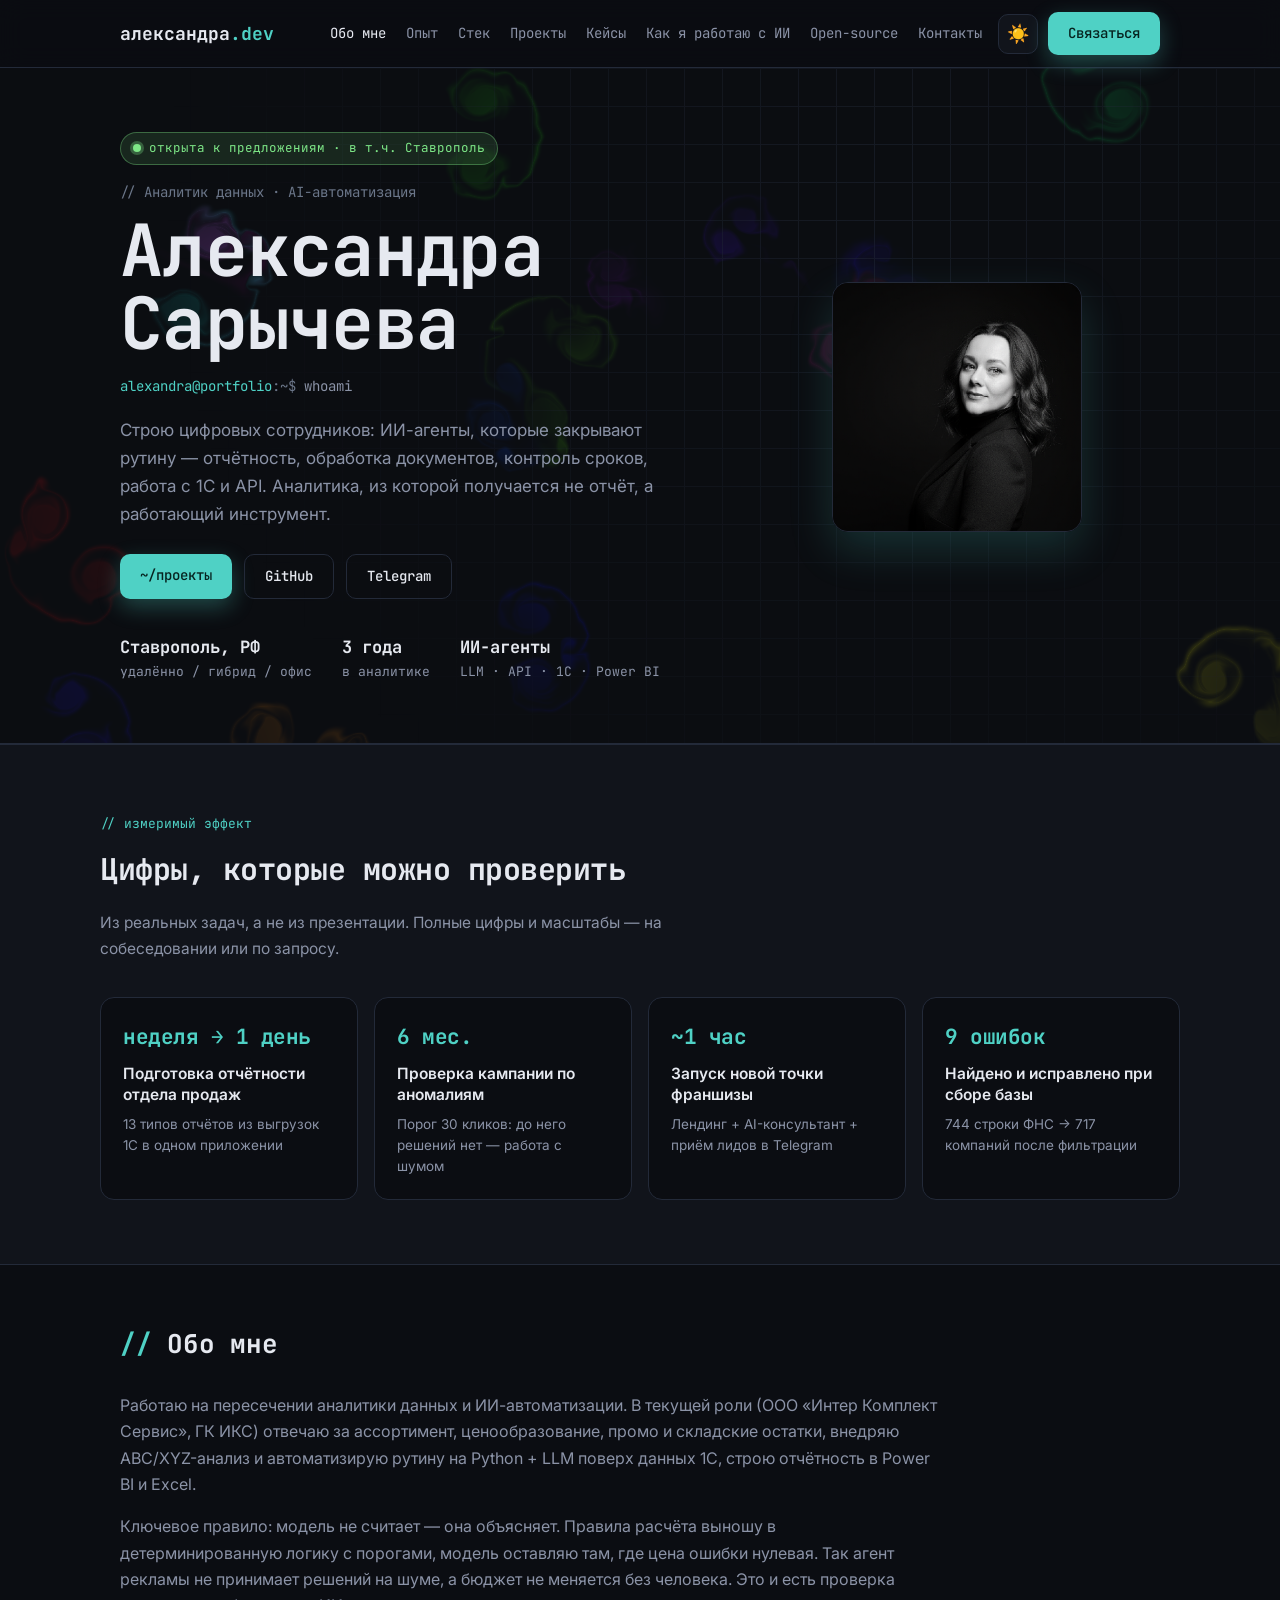
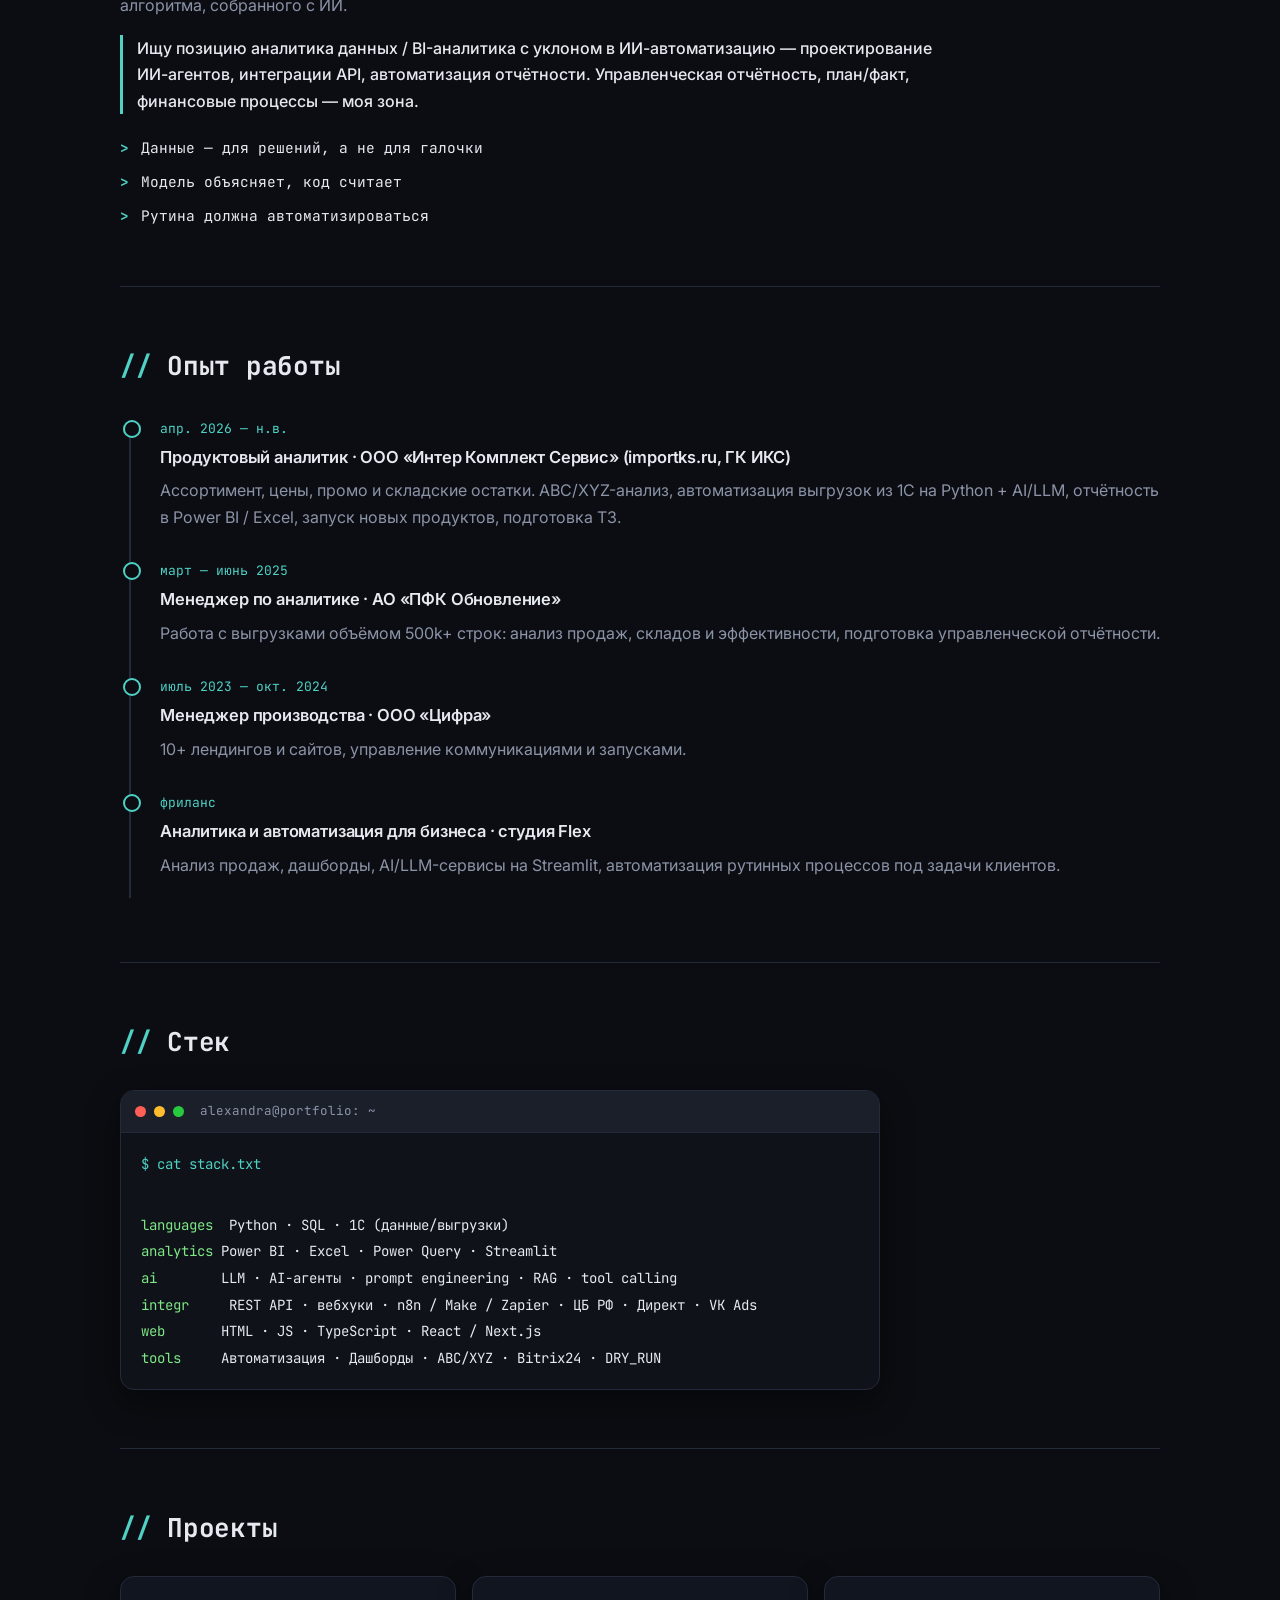
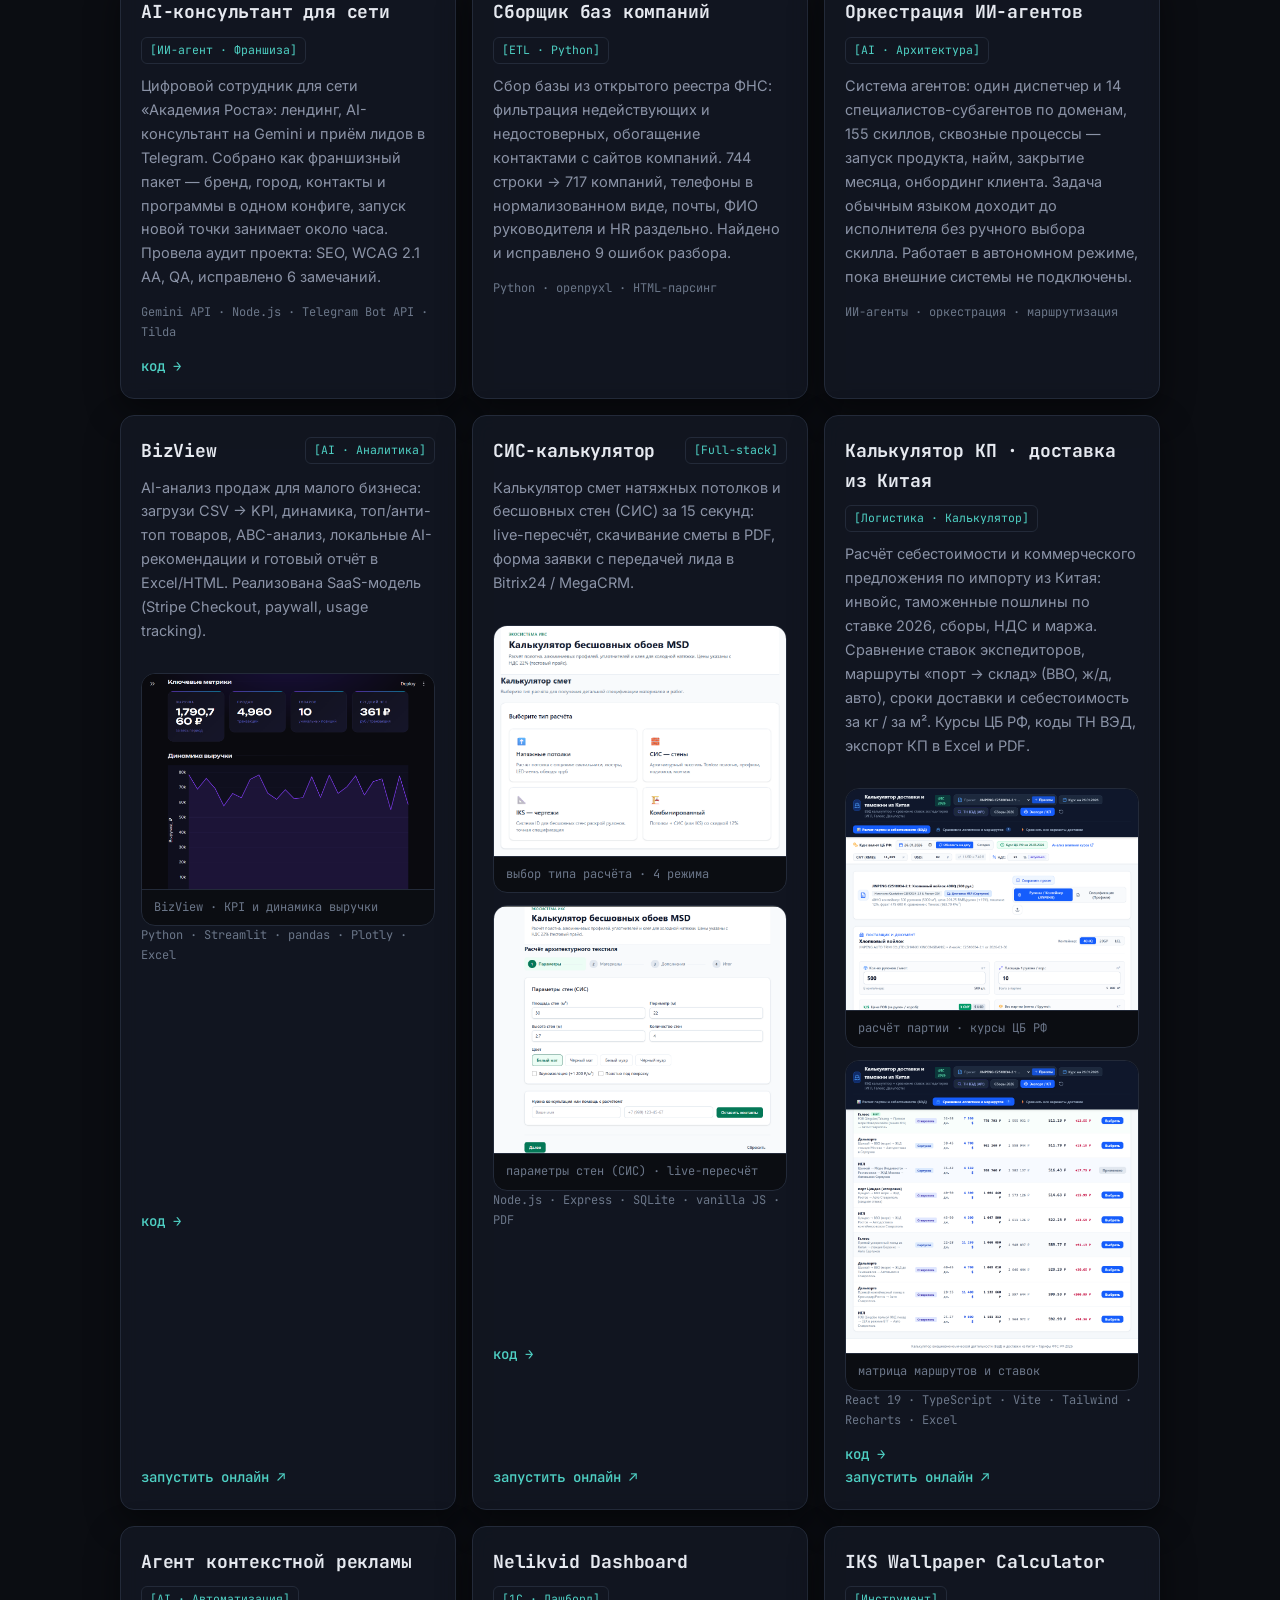
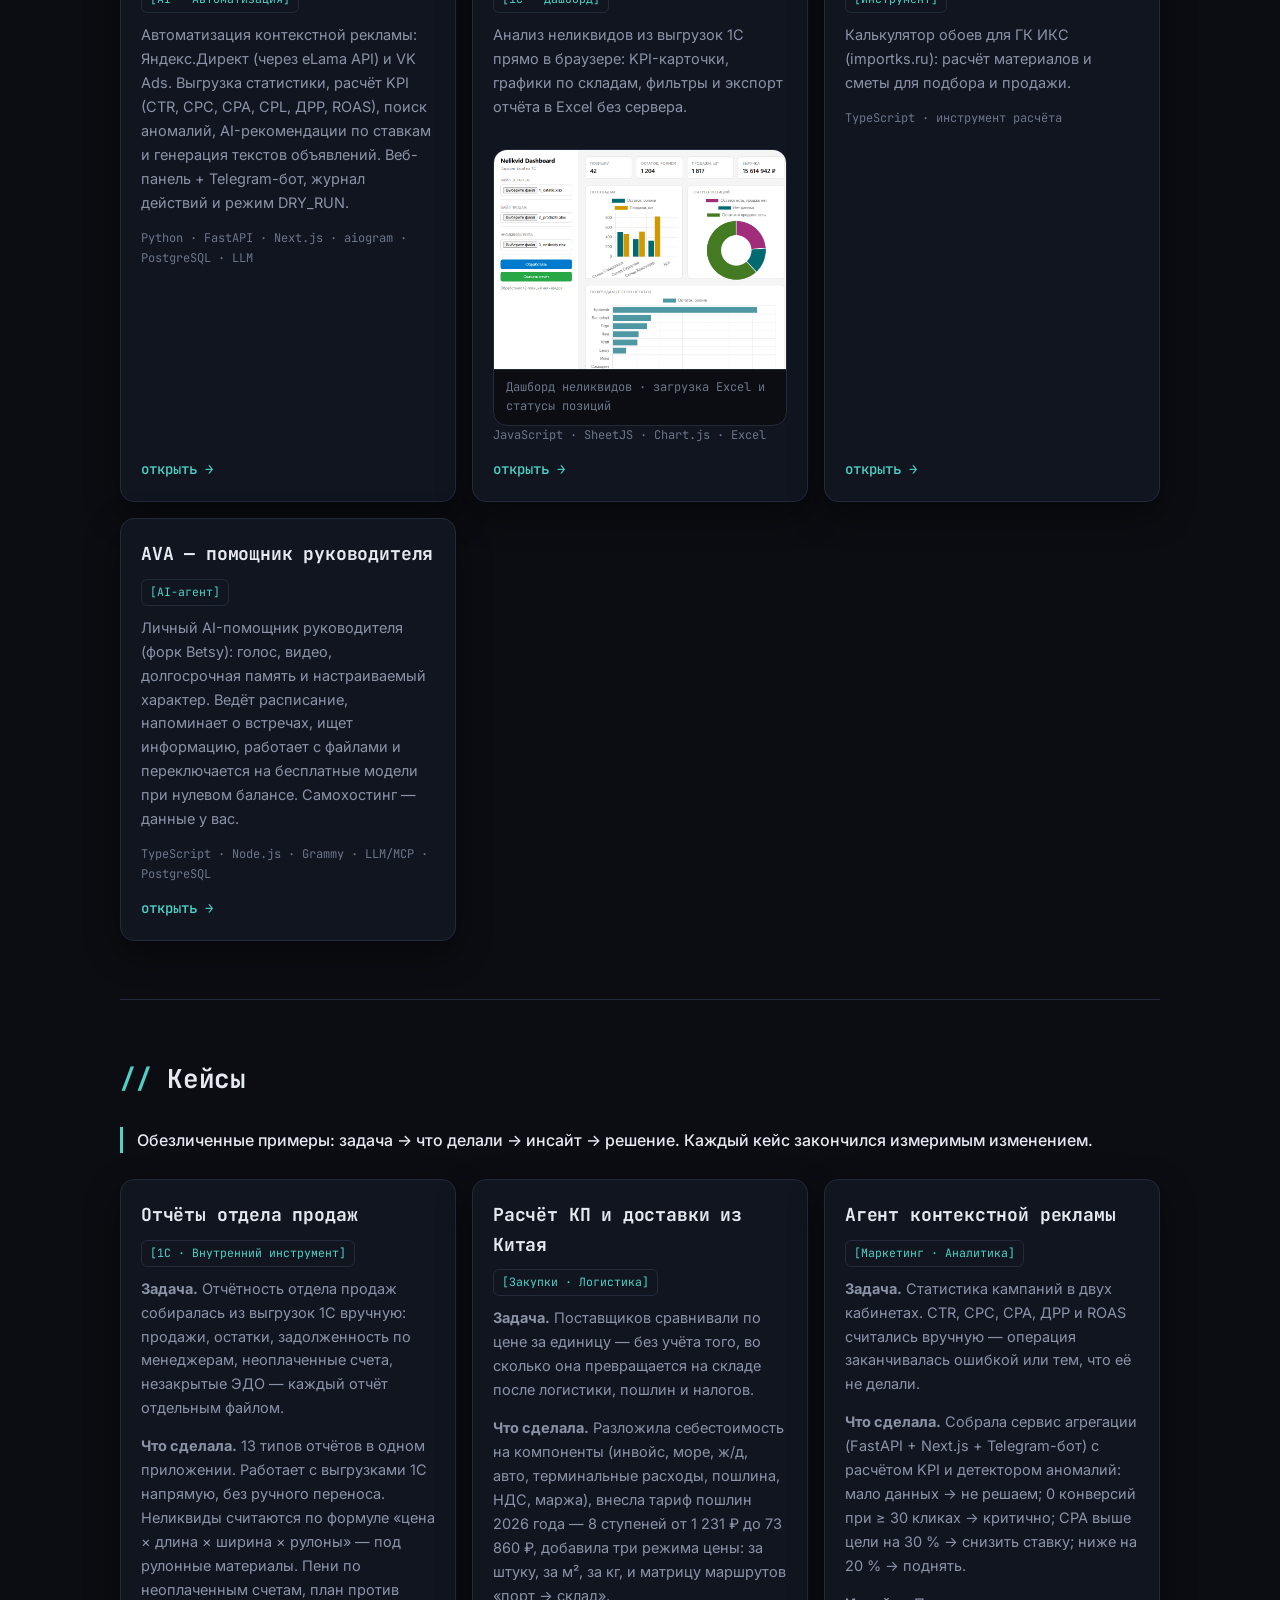
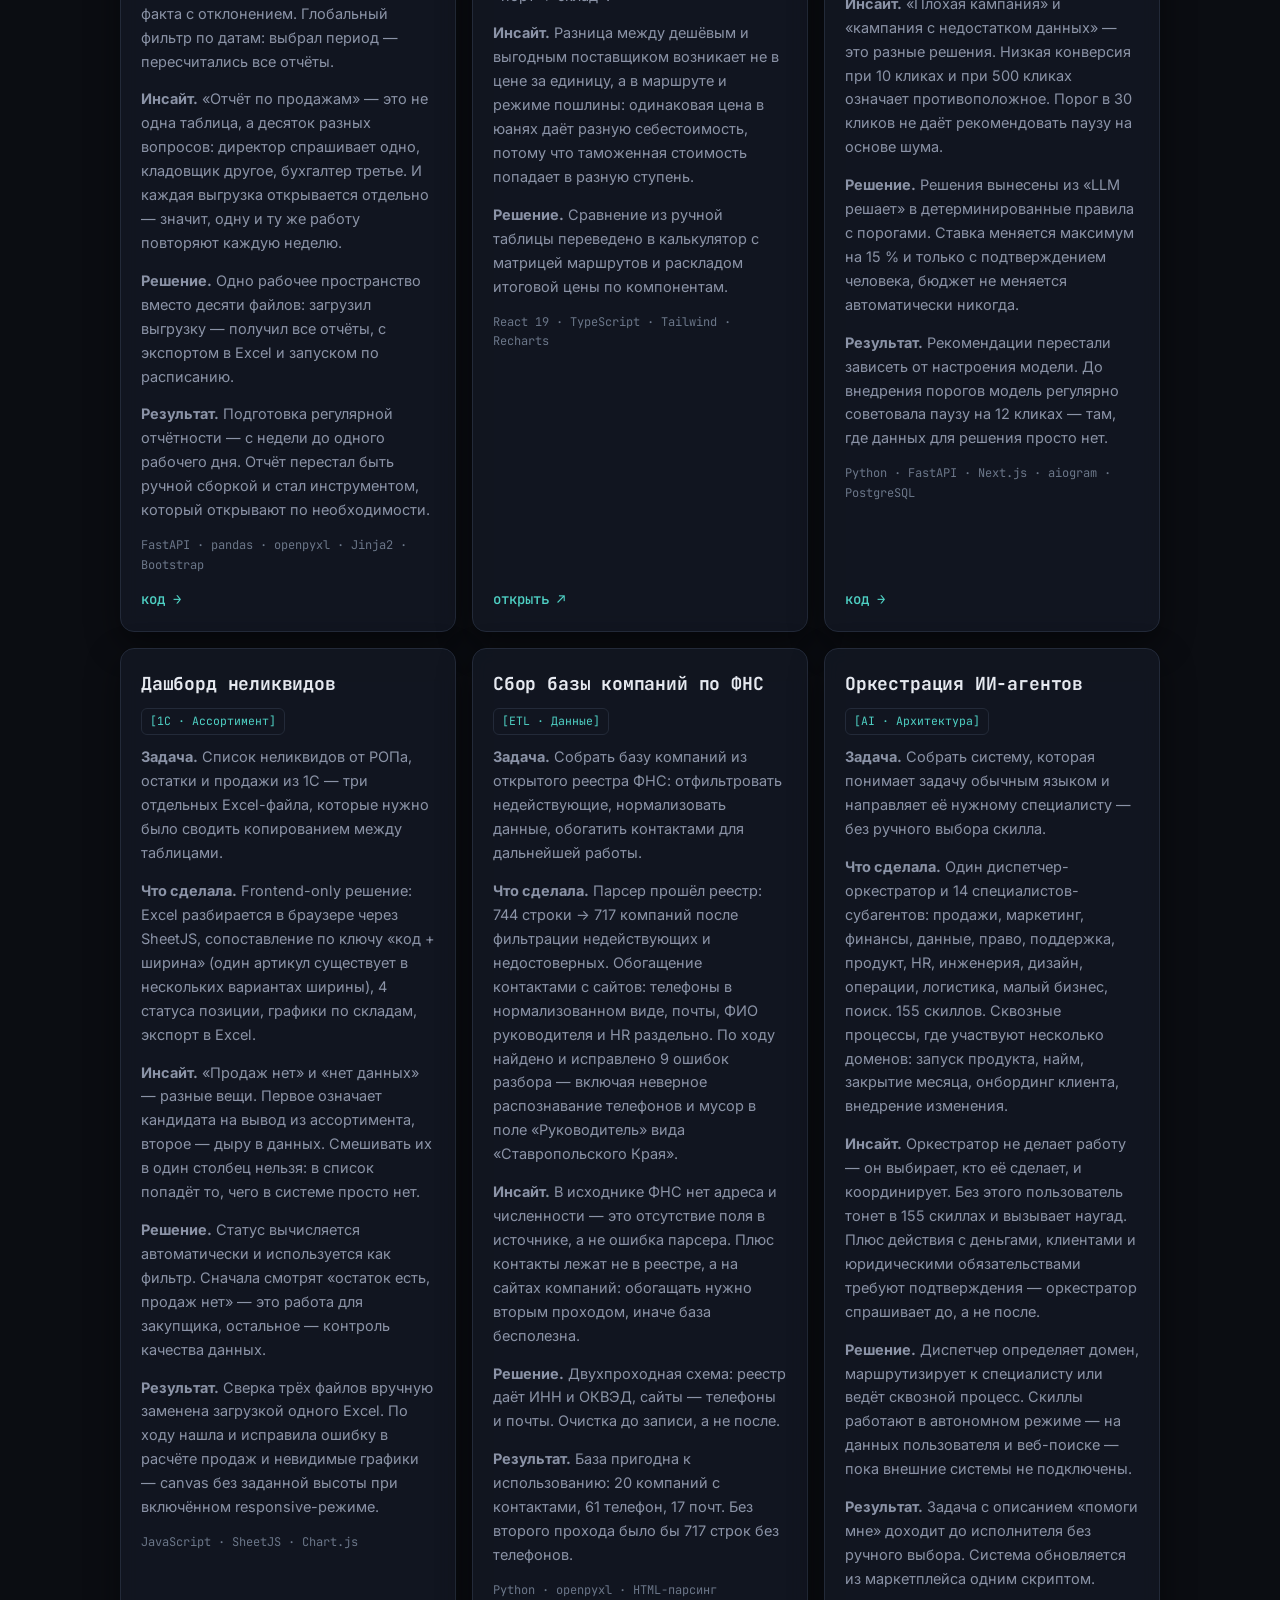
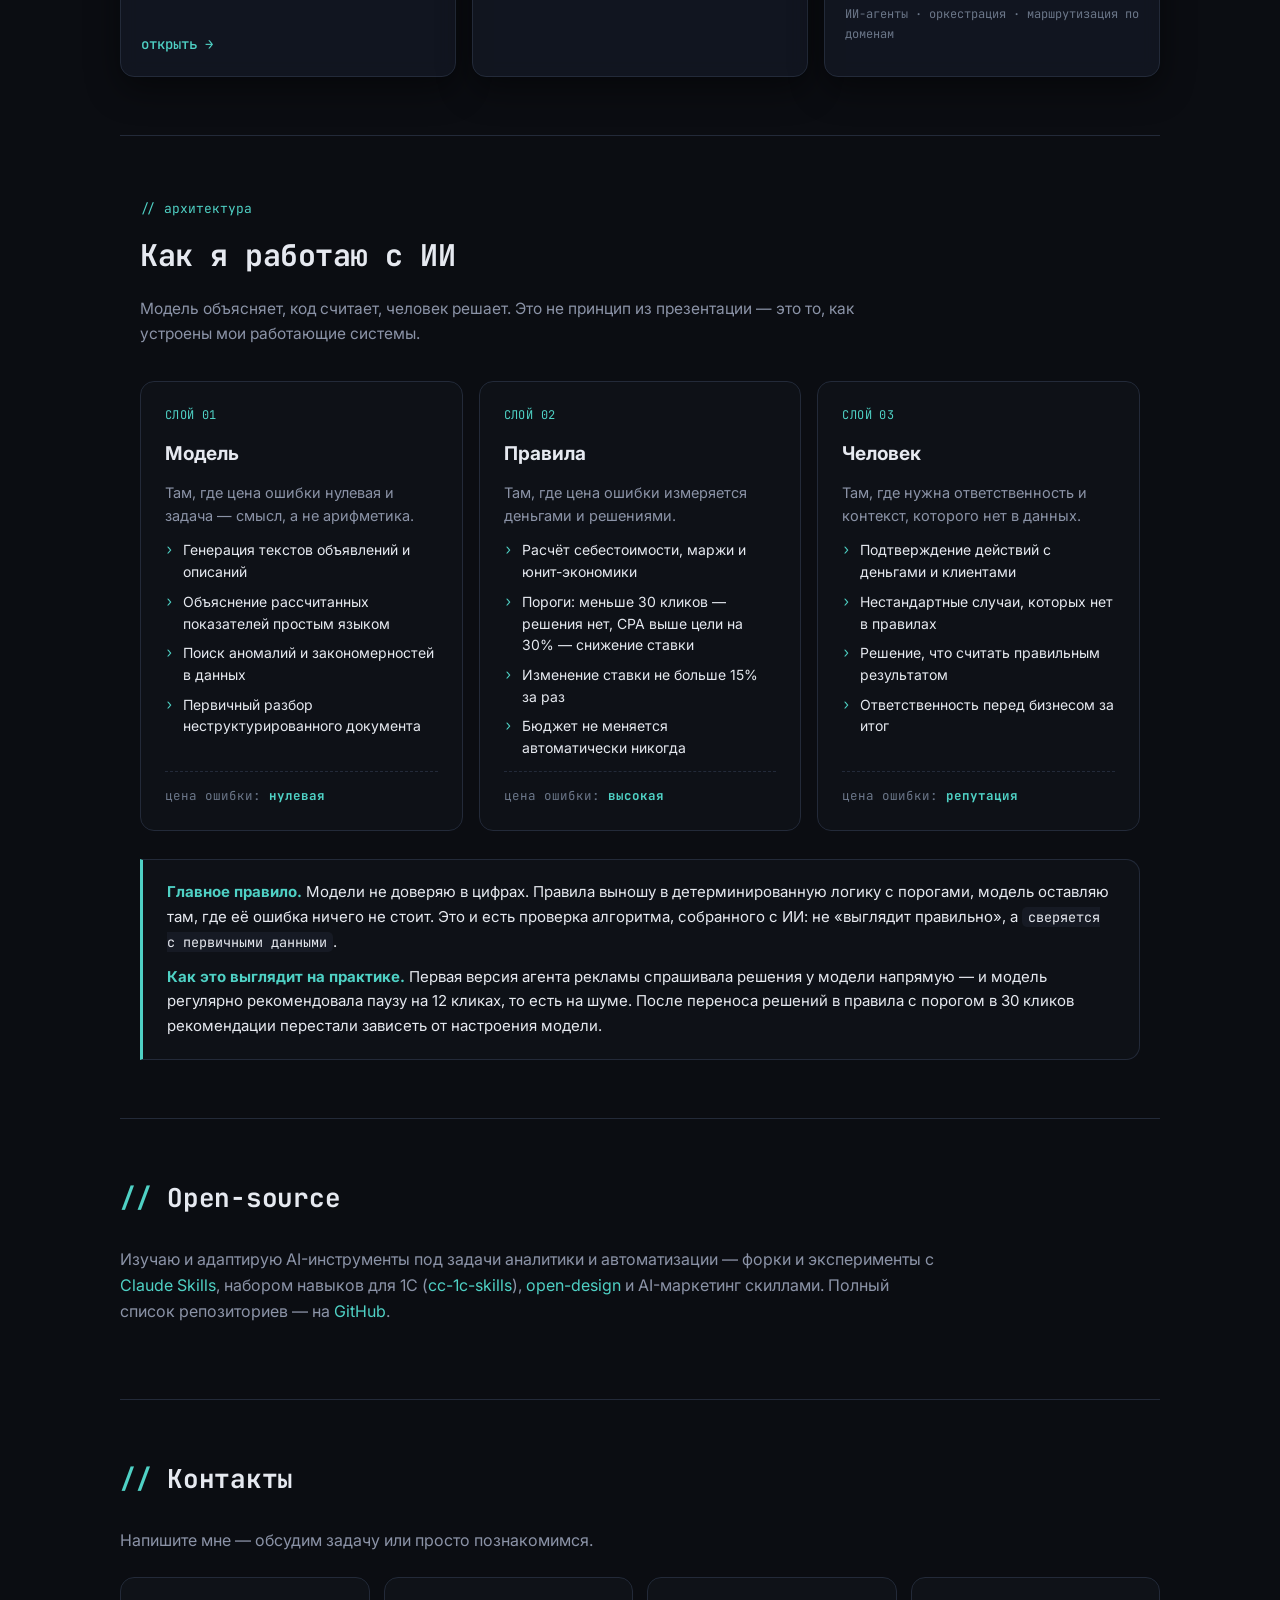
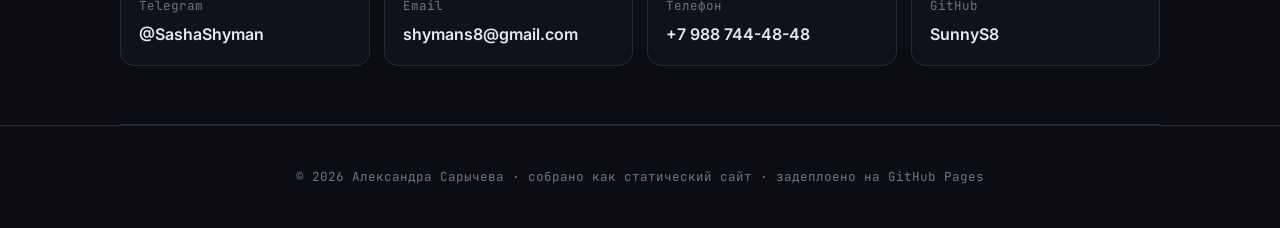
==== index.html @ 2a444028 "Add SIS calculator screenshots, stack calc shots full width" ====
<!DOCTYPE html>
<html lang="ru" data-theme="dark">
<head>
  <meta charset="UTF-8" />
  <meta name="viewport" content="width=device-width, initial-scale=1.0" />
  <title>Александра Сарычева — Аналитик данных · AI-автоматизация</title>
  <meta name="description" content="Аналитик данных и ИИ-автоматизация. Строю цифровых сотрудников: ИИ-агенты, автоматизация отчётности, интеграции API. Кейсы с измеримым эффектом: отчётность с недели до одного рабочего дня, 13 типов отчётов из 1С, калькуляторы, дашборды, AI-агент контекстной рекламы." />
  <link rel="preconnect" href="https://fonts.googleapis.com" />
  <link rel="preconnect" href="https://fonts.gstatic.com" crossorigin />
  <link href="https://fonts.googleapis.com/css2?family=Inter:wght@400;500;600;700&family=JetBrains+Mono:wght@400;500;700&display=swap" rel="stylesheet" />
  <link rel="stylesheet" href="styles.css" />
</head>
<body>
  <canvas id="fluid" aria-hidden="true"></canvas>
  <header class="nav" id="top">
    <div class="nav__inner">
      <a href="#top" class="nav__logo">александра<span>.dev</span></a>
      <nav class="nav__links" id="navLinks">
        <a href="#about">Обо мне</a>
        <a href="#experience">Опыт</a>
        <a href="#stack">Стек</a>
        <a href="#projects">Проекты</a>
        <a href="#cases">Кейсы</a>
        <a href="#ai">Как я работаю с ИИ</a>
        <a href="#opensource">Open-source</a>
        <a href="#contact">Контакты</a>
      </nav>
      <div class="nav__actions">
        <button class="theme-toggle" id="themeToggle" aria-label="Переключить тему" title="Светлая / тёмная тема">
          <span class="theme-toggle__icon">◐</span>
        </button>
        <a href="#contact" class="btn btn--primary nav__cta">Связаться</a>
        <button class="nav__burger" id="navBurger" aria-label="Меню">≡</button>
      </div>
    </div>
  </header>

  <section class="hero">
    <div class="hero__grid"></div>
    <div class="hero__inner">
      <div class="hero__text">
        <span class="badge"><span class="badge__dot"></span> открыта к предложениям · в т.ч. Ставрополь</span>
        <p class="hero__comment">// Аналитик данных · AI-автоматизация</p>
        <h1 class="hero__title">Александра<br />Сарычева</h1>
        <p class="hero__terminal"><span class="term-user">alexandra@portfolio</span><span class="term-sep">:~$</span> whoami</p>
        <p class="hero__sub">
          Строю цифровых сотрудников: ИИ-агенты, которые закрывают рутину —
          отчётность, обработка документов, контроль сроков, работа с 1С и API.
          Аналитика, из которой получается не отчёт, а работающий инструмент.
        </p>
        <div class="hero__actions">
          <a href="#projects" class="btn btn--primary">~/проекты</a>
          <a href="https://github.com/SunnyS8" target="_blank" rel="noopener" class="btn btn--ghost">GitHub</a>
          <a href="https://t.me/SashaShyman" target="_blank" rel="noopener" class="btn btn--ghost">Telegram</a>
        </div>
        <ul class="hero__facts">
          <li><strong>Ставрополь, РФ</strong><span>удалённо / гибрид / офис</span></li>
          <li><strong>3 года</strong><span>в аналитике</span></li>
          <li><strong>ИИ-агенты</strong><span>LLM · API · 1С · Power BI</span></li>
        </ul>
      </div>
      <div class="hero__media">
        <div class="photo">
          <div class="photo__fallback" aria-hidden="true">АС</div>
          <img class="photo__img" src="assets/photo.png" alt="Александра Сарычева"
               onerror="this.style.display='none'" />
        </div>
      </div>
    </div>
  </section>

  <section class="results">
    <div class="results__inner">
      <div class="results__head">
        <span class="results__label">// измеримый эффект</span>
        <h2 class="results__title">Цифры, которые можно проверить</h2>
        <p class="results__sub">Из реальных задач, а не из презентации. Полные цифры и масштабы — на собеседовании или по запросу.</p>
      </div>
      <div class="results__grid">
        <div class="result">
          <span class="result__num">неделя → 1 день</span>
          <span class="result__name">Подготовка отчётности отдела продаж</span>
          <span class="result__note">13 типов отчётов из выгрузок 1С в одном приложении</span>
        </div>
        <div class="result">
          <span class="result__num">6 мес.</span>
          <span class="result__name">Проверка кампании по аномалиям</span>
          <span class="result__note">Порог 30 кликов: до него решений нет — работа с шумом</span>
        </div>
        <div class="result">
          <span class="result__num">~1 час</span>
          <span class="result__name">Запуск новой точки франшизы</span>
          <span class="result__note">Лендинг + AI-консультант + приём лидов в Telegram</span>
        </div>
        <div class="result">
          <span class="result__num">9 ошибок</span>
          <span class="result__name">Найдено и исправлено при сборе базы</span>
          <span class="result__note">744 строки ФНС → 717 компаний после фильтрации</span>
        </div>
      </div>
    </div>
  </section>

  <main class="container">
    <section id="about" class="section">
      <h2 class="section__title">Обо мне</h2>
      <div class="about">
        <p>
          Работаю на пересечении аналитики данных и ИИ-автоматизации. В текущей роли
          (ООО «Интер Комплект Сервис», ГК ИКС) отвечаю за ассортимент, ценообразование,
          промо и складские остатки, внедряю ABC/XYZ-анализ и автоматизирую рутину
          на Python + LLM поверх данных 1С, строю отчётность в Power BI и Excel.
        </p>
        <p>
          Ключевое правило: модель не считает — она объясняет. Правила расчёта выношу
          в детерминированную логику с порогами, модель оставляю там, где цена ошибки
          нулевая. Так агент рекламы не принимает решений на шуме, а бюджет не меняется
          без человека. Это и есть проверка алгоритма, собранного с ИИ.
        </p>
        <p class="about__note">
          Ищу позицию аналитика данных / BI-аналитика с уклоном в ИИ-автоматизацию —
          проектирование ИИ-агентов, интеграции API, автоматизация отчётности.
          Управленческая отчётность, план/факт, финансовые процессы — моя зона.
        </p>
        <ul class="values">
          <li><span class="val-mark">&gt;</span> Данные — для решений, а не для галочки</li>
          <li><span class="val-mark">&gt;</span> Модель объясняет, код считает</li>
          <li><span class="val-mark">&gt;</span> Рутина должна автоматизироваться</li>
        </ul>
      </div>
    </section>

    <section id="experience" class="section">
      <h2 class="section__title">Опыт работы</h2>
      <ol class="timeline">
        <li class="timeline__item">
          <span class="timeline__date">апр. 2026 — н.в.</span>
          <h3>Продуктовый аналитик · ООО «Интер Комплект Сервис» (importks.ru, ГК ИКС)</h3>
          <p>Ассортимент, цены, промо и складские остатки. ABC/XYZ-анализ, автоматизация
            выгрузок из 1С на Python + AI/LLM, отчётность в Power BI / Excel, запуск
            новых продуктов, подготовка ТЗ.</p>
        </li>
        <li class="timeline__item">
          <span class="timeline__date">март — июнь 2025</span>
          <h3>Менеджер по аналитике · АО «ПФК Обновление»</h3>
          <p>Работа с выгрузками объёмом 500k+ строк: анализ продаж, складов и
            эффективности, подготовка управленческой отчётности.</p>
        </li>
        <li class="timeline__item">
          <span class="timeline__date">июль 2023 — окт. 2024</span>
          <h3>Менеджер производства · ООО «Цифра»</h3>
          <p>10+ лендингов и сайтов, управление коммуникациями и запусками.</p>
        </li>
        <li class="timeline__item">
          <span class="timeline__date">фриланс</span>
          <h3>Аналитика и автоматизация для бизнеса · студия Flex</h3>
          <p>Анализ продаж, дашборды, AI/LLM-сервисы на Streamlit, автоматизация
            рутинных процессов под задачи клиентов.</p>
        </li>
      </ol>
    </section>

    <section id="stack" class="section">
      <h2 class="section__title">Стек</h2>
      <div class="terminal">
        <div class="terminal__bar">
          <span class="tdot r"></span><span class="tdot y"></span><span class="tdot g"></span>
          <span class="terminal__title">alexandra@portfolio: ~</span>
        </div>
        <pre class="terminal__body"><span class="term-cmd">$ cat stack.txt</span>
<span class="k">languages</span>  Python · SQL · 1C (данные/выгрузки)
<span class="k">analytics</span> Power BI · Excel · Power Query · Streamlit
<span class="k">ai</span>        LLM · AI-агенты · prompt engineering · RAG · tool calling
<span class="k">integr</span>     REST API · вебхуки · n8n / Make / Zapier · ЦБ РФ · Директ · VK Ads
<span class="k">web</span>       HTML · JS · TypeScript · React / Next.js
<span class="k">tools</span>     Автоматизация · Дашборды · ABC/XYZ · Bitrix24 · DRY_RUN</pre>
      </div>
    </section>

    <section id="projects" class="section">
      <h2 class="section__title">Проекты</h2>
      <div class="grid">
        <article class="card">
          <div class="card__head"><h3>AI-консультант для сети</h3><span class="card__tag">[ИИ-агент · Франшиза]</span></div>
          <p>Цифровой сотрудник для сети «Академия Роста»: лендинг, AI-консультант на Gemini и приём лидов в Telegram. Собрано как франшизный пакет — бренд, город, контакты и программы в одном конфиге, запуск новой точки занимает около часа. Провела аудит проекта: SEO, WCAG 2.1 AA, QA, исправлено 6 замечаний.</p>
          <div class="card__tech">Gemini API · Node.js · Telegram Bot API · Tilda</div>
          <a class="card__link" href="https://github.com/SunnyS8/akademiya-rosta" target="_blank" rel="noopener">код →</a>
        </article>

        <article class="card">
          <div class="card__head"><h3>Сборщик баз компаний</h3><span class="card__tag">[ETL · Python]</span></div>
          <p>Сбор базы из открытого реестра ФНС: фильтрация недействующих и недостоверных, обогащение контактами с сайтов компаний. 744 строки → 717 компаний, телефоны в нормализованном виде, почты, ФИО руководителя и HR раздельно. Найдено и исправлено 9 ошибок разбора.</p>
          <div class="card__tech">Python · openpyxl · HTML-парсинг</div>
        </article>

        <article class="card">
          <div class="card__head"><h3>Оркестрация ИИ-агентов</h3><span class="card__tag">[AI · Архитектура]</span></div>
          <p>Система агентов: один диспетчер и 14 специалистов-субагентов по доменам, 155 скиллов, сквозные процессы — запуск продукта, найм, закрытие месяца, онбординг клиента. Задача обычным языком доходит до исполнителя без ручного выбора скилла. Работает в автономном режиме, пока внешние системы не подключены.</p>
          <div class="card__tech">ИИ-агенты · оркестрация · маршрутизация</div>
        </article>

        <article class="card">
          <div class="card__head"><h3>BizView</h3><span class="card__tag">[AI · Аналитика]</span></div>
          <p>AI-анализ продаж для малого бизнеса: загрузи CSV → KPI, динамика, топ/анти-топ
            товаров, ABC-анализ, локальные AI-рекомендации и готовый отчёт в Excel/HTML.
            Реализована SaaS-модель (Stripe Checkout, paywall, usage tracking).</p>
          <figure class="card__shot">
            <img src="assets/shots/bizview-kpi.png" alt="BizView — ключевые метрики и динамика выручки" loading="lazy" />
            <figcaption>BizView · KPI и динамика выручки</figcaption>
          </figure>
          <div class="card__tech">Python · Streamlit · pandas · Plotly · Excel</div>
          <a class="card__link" href="https://github.com/SunnyS8/BizView" target="_blank" rel="noopener">код →</a>
          <a class="card__link" href="https://bizview-ekjr.onrender.com/" target="_blank" rel="noopener">запустить онлайн ↗</a>
        </article>

        <article class="card">
          <div class="card__head"><h3>СИС-калькулятор</h3><span class="card__tag">[Full-stack]</span></div>
          <p>Калькулятор смет натяжных потолков и бесшовных стен (СИС) за 15 секунд:
            live-пересчёт, скачивание сметы в PDF, форма заявки с передачей лида в
            Bitrix24 / MegaCRM.</p>
          <div class="card__shots">
            <figure class="card__shot">
              <img src="assets/shots/sis-types.png" alt="Калькулятор смет — выбор типа расчёта: потолки, СИС, IKS, комбинированный" loading="lazy" />
              <figcaption>выбор типа расчёта · 4 режима</figcaption>
            </figure>
            <figure class="card__shot">
              <img src="assets/shots/sis-calc.png" alt="Расчёт архитектурного текстиля СИС — параметры стен, цвет, опции" loading="lazy" />
              <figcaption>параметры стен (СИС) · live-пересчёт</figcaption>
            </figure>
          </div>
          <div class="card__tech">Node.js · Express · SQLite · vanilla JS · PDF</div>
          <a class="card__link" href="https://github.com/SunnyS8/potolok-party" target="_blank" rel="noopener">код →</a>
          <a class="card__link" href="https://potolok-party.vercel.app" target="_blank" rel="noopener">запустить онлайн ↗</a>
        </article>

        <article class="card">
          <div class="card__head"><h3>Калькулятор КП · доставка из Китая</h3><span class="card__tag">[Логистика · Калькулятор]</span></div>
          <p>Расчёт себестоимости и коммерческого предложения по импорту из Китая: инвойс,
            таможенные пошлины по ставке 2026, сборы, НДС и маржа. Сравнение ставок
            экспедиторов, маршруты «порт → склад» (ВВО, ж/д, авто), сроки доставки и
            себестоимость за кг / за м². Курсы ЦБ РФ, коды ТН ВЭД, экспорт КП в Excel и PDF.</p>
          <div class="card__shots">
            <figure class="card__shot">
              <img src="assets/shots/calc-main.png" alt="Калькулятор КП — курсы ЦБ РФ и расчёт партии" loading="lazy" />
              <figcaption>расчёт партии · курсы ЦБ РФ</figcaption>
            </figure>
            <figure class="card__shot">
              <img src="assets/shots/calc-matrix.png" alt="Калькулятор КП — матрица маршрутов и ставок" loading="lazy" />
              <figcaption>матрица маршрутов и ставок</figcaption>
            </figure>
          </div>
          <div class="card__tech">React 19 · TypeScript · Vite · Tailwind · Recharts · Excel</div>
          <a class="card__link" href="https://github.com/SunnyS8/Tonlos" target="_blank" rel="noopener">код →</a>
          <a class="card__link" href="https://chinacalc.ai.studio/" target="_blank" rel="noopener">запустить онлайн ↗</a>
        </article>

        <article class="card">
          <div class="card__head"><h3>Агент контекстной рекламы</h3><span class="card__tag">[AI · Автоматизация]</span></div>
          <p>Автоматизация контекстной рекламы: Яндекс.Директ (через eLama API) и VK Ads.
            Выгрузка статистики, расчёт KPI (CTR, CPC, CPA, CPL, ДРР, ROAS), поиск аномалий,
            AI-рекомендации по ставкам и генерация текстов объявлений. Веб-панель + Telegram-бот,
            журнал действий и режим DRY_RUN.</p>
          <div class="card__tech">Python · FastAPI · Next.js · aiogram · PostgreSQL · LLM</div>
          <a class="card__link" href="https://github.com/SunnyS8/ads-context-agent" target="_blank" rel="noopener">открыть →</a>
        </article>

        <article class="card">
          <div class="card__head"><h3>Nelikvid Dashboard</h3><span class="card__tag">[1С · Дашборд]</span></div>
          <p>Анализ неликвидов из выгрузок 1С прямо в браузере: KPI-карточки, графики
            по складам, фильтры и экспорт отчёта в Excel без сервера.</p>
          <figure class="card__shot">
            <img src="assets/shots/nelikvid.png" alt="Дашборд неликвидов — загрузка Excel, статусы позиций, графики по складам" loading="lazy" />
            <figcaption>Дашборд неликвидов · загрузка Excel и статусы позиций</figcaption>
          </figure>
          <div class="card__tech">JavaScript · SheetJS · Chart.js · Excel</div>
          <a class="card__link" href="https://github.com/SunnyS8/nelikvid-dashboard" target="_blank" rel="noopener">открыть →</a>
        </article>

        <article class="card">
          <div class="card__head"><h3>IKS Wallpaper Calculator</h3><span class="card__tag">[Инструмент]</span></div>
          <p>Калькулятор обоев для ГК ИКС (importks.ru): расчёт материалов и сметы
            для подбора и продажи.</p>
          <div class="card__tech">TypeScript · инструмент расчёта</div>
          <a class="card__link" href="https://github.com/SunnyS8/iks-wallpaper-calculator" target="_blank" rel="noopener">открыть →</a>
        </article>

        <article class="card">
            <div class="card__head"><h3>AVA — помощник руководителя</h3><span class="card__tag">[AI-агент]</span></div>
            <p>Личный AI-помощник руководителя (форк Betsy): голос, видео, долгосрочная память
              и настраиваемый характер. Ведёт расписание, напоминает о встречах, ищет информацию,
              работает с файлами и переключается на бесплатные модели при нулевом балансе. Самохостинг — данные у вас.</p>
            <div class="card__tech">TypeScript · Node.js · Grammy · LLM/MCP · PostgreSQL</div>
            <a class="card__link" href="https://github.com/SunnyS8/AVA" target="_blank" rel="noopener">открыть →</a>
          </article>
        </div>
    </section>

    <section id="cases" class="section">
      <h2 class="section__title">Кейсы</h2>
      <p class="about__note" style="margin-bottom: 26px;">
        Обезличенные примеры: задача → что делали → инсайт → решение.
        Каждый кейс закончился измеримым изменением.
      </p>
      <div class="grid">

        <article class="card">
          <div class="card__head"><h3>Отчёты отдела продаж</h3><span class="card__tag">[1С · Внутренний инструмент]</span></div>
          <p><strong>Задача.</strong> Отчётность отдела продаж собиралась из выгрузок 1С вручную:
            продажи, остатки, задолженность по менеджерам, неоплаченные счета, незакрытые ЭДО —
            каждый отчёт отдельным файлом.</p>
          <p><strong>Что сделала.</strong> 13 типов отчётов в одном приложении. Работает с выгрузками
            1С напрямую, без ручного переноса. Неликвиды считаются по формуле
            «цена × длина × ширина × рулоны» — под рулонные материалы. Пени по неоплаченным
            счетам, план против факта с отклонением. Глобальный фильтр по датам: выбрал период —
            пересчитались все отчёты.</p>
          <p><strong>Инсайт.</strong> «Отчёт по продажам» — это не одна таблица, а десяток разных
            вопросов: директор спрашивает одно, кладовщик другое, бухгалтер третье. И каждая
            выгрузка открывается отдельно — значит, одну и ту же работу повторяют каждую неделю.</p>
          <p><strong>Решение.</strong> Одно рабочее пространство вместо десяти файлов: загрузил
            выгрузку — получил все отчёты, с экспортом в Excel и запуском по расписанию.</p>
          <p><strong>Результат.</strong> Подготовка регулярной отчётности — с недели
            до одного рабочего дня. Отчёт перестал быть ручной сборкой и стал инструментом,
            который открывают по необходимости.</p>
          <div class="card__tech">FastAPI · pandas · openpyxl · Jinja2 · Bootstrap</div>
          <a class="card__link" href="https://github.com/SunnyS8/-kapitan-reports" target="_blank" rel="noopener">код →</a>
        </article>

        <article class="card">
          <div class="card__head"><h3>Расчёт КП и доставки из Китая</h3><span class="card__tag">[Закупки · Логистика]</span></div>
          <p><strong>Задача.</strong> Поставщиков сравнивали по цене за единицу — без учёта того,
            во сколько она превращается на складе после логистики, пошлин и налогов.</p>
          <p><strong>Что сделала.</strong> Разложила себестоимость на компоненты (инвойс, море, ж/д,
            авто, терминальные расходы, пошлина, НДС, маржа), внесла тариф пошлин 2026 года —
            8 ступеней от 1 231 ₽ до 73 860 ₽, добавила три режима цены: за штуку, за м², за кг,
            и матрицу маршрутов «порт → склад».</p>
          <p><strong>Инсайт.</strong> Разница между дешёвым и выгодным поставщиком возникает
            не в цене за единицу, а в маршруте и режиме пошлины: одинаковая цена в юанях даёт
            разную себестоимость, потому что таможенная стоимость попадает в разную ступень.</p>
          <p><strong>Решение.</strong> Сравнение из ручной таблицы переведено в калькулятор
            с матрицей маршрутов и раскладом итоговой цены по компонентам.</p>
          <div class="card__tech">React 19 · TypeScript · Tailwind · Recharts</div>
          <a class="card__link" href="https://chinacalc.ai.studio/" target="_blank" rel="noopener">открыть ↗</a>
        </article>

        <article class="card">
          <div class="card__head"><h3>Агент контекстной рекламы</h3><span class="card__tag">[Маркетинг · Аналитика]</span></div>
          <p><strong>Задача.</strong> Статистика кампаний в двух кабинетах. CTR, CPC, CPA, ДРР и ROAS
            считались вручную — операция заканчивалась ошибкой или тем, что её не делали.</p>
          <p><strong>Что сделала.</strong> Собрала сервис агрегации (FastAPI + Next.js + Telegram-бот)
            с расчётом KPI и детектором аномалий: мало данных → не решаем; 0 конверсий при ≥ 30 кликах
            → критично; CPA выше цели на 30 % → снизить ставку; ниже на 20 % → поднять.</p>
          <p><strong>Инсайт.</strong> «Плохая кампания» и «кампания с недостатком данных» —
            это разные решения. Низкая конверсия при 10 кликах и при 500 кликах означает
            противоположное. Порог в 30 кликов не даёт рекомендовать паузу на основе шума.</p>
          <p><strong>Решение.</strong> Решения вынесены из «LLM решает» в детерминированные правила
            с порогами. Ставка меняется максимум на 15 % и только с подтверждением человека,
            бюджет не меняется автоматически никогда.</p>
          <p><strong>Результат.</strong> Рекомендации перестали зависеть от настроения модели.
            До внедрения порогов модель регулярно советовала паузу на 12 кликах —
            там, где данных для решения просто нет.</p>
          <div class="card__tech">Python · FastAPI · Next.js · aiogram · PostgreSQL</div>
          <a class="card__link" href="https://github.com/SunnyS8/ads-context-agent" target="_blank" rel="noopener">код →</a>
        </article>

        <article class="card">
          <div class="card__head"><h3>Дашборд неликвидов</h3><span class="card__tag">[1С · Ассортимент]</span></div>
          <p><strong>Задача.</strong> Список неликвидов от РОПа, остатки и продажи из 1С —
            три отдельных Excel-файла, которые нужно было сводить копированием между таблицами.</p>
          <p><strong>Что сделала.</strong> Frontend-only решение: Excel разбирается в браузере через
            SheetJS, сопоставление по ключу «код + ширина» (один артикул существует в нескольких
            вариантах ширины), 4 статуса позиции, графики по складам, экспорт в Excel.</p>
          <p><strong>Инсайт.</strong> «Продаж нет» и «нет данных» — разные вещи. Первое означает
            кандидата на вывод из ассортимента, второе — дыру в данных. Смешивать их в один
            столбец нельзя: в список попадёт то, чего в системе просто нет.</p>
          <p><strong>Решение.</strong> Статус вычисляется автоматически и используется как фильтр.
            Сначала смотрят «остаток есть, продаж нет» — это работа для закупщика, остальное —
            контроль качества данных.</p>
          <p><strong>Результат.</strong> Сверка трёх файлов вручную заменена загрузкой одного Excel.
            По ходу нашла и исправила ошибку в расчёте продаж и невидимые графики —
            canvas без заданной высоты при включённом responsive-режиме.</p>
          <div class="card__tech">JavaScript · SheetJS · Chart.js</div>
          <a class="card__link" href="https://github.com/SunnyS8/nelikvid-dashboard" target="_blank" rel="noopener">открыть →</a>
        </article>

        <article class="card">
          <div class="card__head"><h3>Сбор базы компаний по ФНС</h3><span class="card__tag">[ETL · Данные]</span></div>
          <p><strong>Задача.</strong> Собрать базу компаний из открытого реестра ФНС: отфильтровать недействующие, нормализовать данные, обогатить контактами для дальнейшей работы.</p>
          <p><strong>Что сделала.</strong> Парсер прошёл реестр: 744 строки → 717 компаний после фильтрации недействующих и недостоверных. Обогащение контактами с сайтов: телефоны в нормализованном виде, почты, ФИО руководителя и HR раздельно. По ходу найдено и исправлено 9 ошибок разбора — включая неверное распознавание телефонов и мусор в поле «Руководитель» вида «Ставропольского Края».</p>
          <p><strong>Инсайт.</strong> В исходнике ФНС нет адреса и численности — это отсутствие поля в источнике, а не ошибка парсера. Плюс контакты лежат не в реестре, а на сайтах компаний: обогащать нужно вторым проходом, иначе база бесполезна.</p>
          <p><strong>Решение.</strong> Двухпроходная схема: реестр даёт ИНН и ОКВЭД, сайты — телефоны и почты. Очистка до записи, а не после.</p>
          <p><strong>Результат.</strong> База пригодна к использованию: 20 компаний с контактами, 61 телефон, 17 почт. Без второго прохода было бы 717 строк без телефонов.</p>
          <div class="card__tech">Python · openpyxl · HTML-парсинг</div>
        </article>

        <article class="card">
          <div class="card__head"><h3>Оркестрация ИИ-агентов</h3><span class="card__tag">[AI · Архитектура]</span></div>
          <p><strong>Задача.</strong> Собрать систему, которая понимает задачу обычным языком и направляет её нужному специалисту — без ручного выбора скилла.</p>
          <p><strong>Что сделала.</strong> Один диспетчер-оркестратор и 14 специалистов-субагентов: продажи, маркетинг, финансы, данные, право, поддержка, продукт, HR, инженерия, дизайн, операции, логистика, малый бизнес, поиск. 155 скиллов. Сквозные процессы, где участвуют несколько доменов: запуск продукта, найм, закрытие месяца, онбординг клиента, внедрение изменения.</p>
          <p><strong>Инсайт.</strong> Оркестратор не делает работу — он выбирает, кто её сделает, и координирует. Без этого пользователь тонет в 155 скиллах и вызывает наугад. Плюс действия с деньгами, клиентами и юридическими обязательствами требуют подтверждения — оркестратор спрашивает до, а не после.</p>
          <p><strong>Решение.</strong> Диспетчер определяет домен, маршрутизирует к специалисту или ведёт сквозной процесс. Скиллы работают в автономном режиме — на данных пользователя и веб-поиске — пока внешние системы не подключены.</p>
          <p><strong>Результат.</strong> Задача с описанием «помоги мне» доходит до исполнителя без ручного выбора. Система обновляется из маркетплейса одним скриптом.</p>
          <div class="card__tech">ИИ-агенты · оркестрация · маршрутизация по доменам</div>
        </article>

      </div>
    </section>

    <section id="ai" class="ai">
      <div class="container">
        <div class="ai__head">
          <span class="ai__label">// архитектура</span>
          <h2 class="ai__title">Как я работаю с ИИ</h2>
          <p class="ai__sub">Модель объясняет, код считает, человек решает. Это не принцип из презентации — это то, как устроены мои работающие системы.</p>
        </div>

        <div class="ai__layers">
          <div class="layer">
            <span class="layer__tag">слой 01</span>
            <span class="layer__name">Модель</span>
            <span class="layer__role">Там, где цена ошибки нулевая и задача — смысл, а не арифметика.</span>
            <ul class="layer__list">
              <li>Генерация текстов объявлений и описаний</li>
              <li>Объяснение рассчитанных показателей простым языком</li>
              <li>Поиск аномалий и закономерностей в данных</li>
              <li>Первичный разбор неструктурированного документа</li>
            </ul>
            <span class="layer__cost">цена ошибки: <b>нулевая</b></span>
          </div>

          <div class="layer">
            <span class="layer__tag">слой 02</span>
            <span class="layer__name">Правила</span>
            <span class="layer__role">Там, где цена ошибки измеряется деньгами и решениями.</span>
            <ul class="layer__list">
              <li>Расчёт себестоимости, маржи и юнит-экономики</li>
              <li>Пороги: меньше 30 кликов — решения нет, CPA выше цели на 30% — снижение ставки</li>
              <li>Изменение ставки не больше 15% за раз</li>
              <li>Бюджет не меняется автоматически никогда</li>
            </ul>
            <span class="layer__cost">цена ошибки: <b>высокая</b></span>
          </div>

          <div class="layer">
            <span class="layer__tag">слой 03</span>
            <span class="layer__name">Человек</span>
            <span class="layer__role">Там, где нужна ответственность и контекст, которого нет в данных.</span>
            <ul class="layer__list">
              <li>Подтверждение действий с деньгами и клиентами</li>
              <li>Нестандартные случаи, которых нет в правилах</li>
              <li>Решение, что считать правильным результатом</li>
              <li>Ответственность перед бизнесом за итог</li>
            </ul>
            <span class="layer__cost">цена ошибки: <b>репутация</b></span>
          </div>
        </div>

        <div class="ai__rule">
          <p><strong>Главное правило.</strong> Модели не доверяю в цифрах. Правила выношу в детерминированную логику с порогами, модель оставляю там, где её ошибка ничего не стоит. Это и есть проверка алгоритма, собранного с ИИ: не «выглядит правильно», а <code>сверяется с первичными данными</code>.</p>
          <p><strong>Как это выглядит на практике.</strong> Первая версия агента рекламы спрашивала решения у модели напрямую — и модель регулярно рекомендовала паузу на 12 кликах, то есть на шуме. После переноса решений в правила с порогом в 30 кликов рекомендации перестали зависеть от настроения модели.</p>
        </div>
      </div>
    </section>

    <section id="opensource" class="section">
      <h2 class="section__title">Open-source</h2>
      <p class="opensource__text">
        Изучаю и адаптирую AI-инструменты под задачи аналитики и автоматизации —
        форки и эксперименты с <a href="https://github.com/SunnyS8/claude-skills" target="_blank" rel="noopener">Claude Skills</a>,
        набором навыков для 1С (<a href="https://github.com/SunnyS8/cc-1c-skills" target="_blank" rel="noopener">cc-1c-skills</a>),
        <a href="https://github.com/SunnyS8/open-design" target="_blank" rel="noopener">open-design</a> и AI-маркетинг скиллами.
        Полный список репозиториев — на
        <a href="https://github.com/SunnyS8?tab=repositories" target="_blank" rel="noopener">GitHub</a>.
      </p>
    </section>

    <section id="contact" class="section contact">
      <h2 class="section__title">Контакты</h2>
      <p class="contact__lead">Напишите мне — обсудим задачу или просто познакомимся.</p>
      <div class="contact__grid">
        <a class="contact__item" href="https://t.me/SashaShyman" target="_blank" rel="noopener">
          <span class="contact__label">Telegram</span><span class="contact__value">@SashaShyman</span>
        </a>
        <a class="contact__item" href="mailto:shymans8@gmail.com">
          <span class="contact__label">Email</span><span class="contact__value">shymans8@gmail.com</span>
        </a>
        <a class="contact__item" href="tel:+79887444848">
          <span class="contact__label">Телефон</span><span class="contact__value">+7 988 744-48-48</span>
        </a>
        <a class="contact__item" href="https://github.com/SunnyS8" target="_blank" rel="noopener">
          <span class="contact__label">GitHub</span><span class="contact__value">SunnyS8</span>
        </a>
      </div>
    </section>
  </main>

  <footer class="footer">
    <p>© 2026 Александра Сарычева · собрано как статический сайт · задеплоено на GitHub Pages</p>
  </footer>

  <script src="main.js"></script>
  <script>window.ga = function () {};</script>
  <script src="assets/fluid.js"></script>
  <script src="assets/fluid-init.js"></script>
</body>
</html>
---- styles.css ----
﻿:root {
  --bg: #0b0d12;
  --bg-soft: #11141b;
  --card: #141925;
  --text: #e6e9f0;
  --muted: #8b93a7;
  --accent: #4fd1c5;
  --accent-2: #7ee787;
  --comment: #6b7689;
  --line: #232a39;
  --shadow: 0 12px 34px rgba(0, 0, 0, 0.45);
  --shadow-hover: 0 18px 44px rgba(79, 209, 197, 0.18);
  --radius: 14px;
  --maxw: 1080px;
  --font-head: "JetBrains Mono", ui-monospace, "Cascadia Code", Consolas, monospace;
  --font-body: "Inter", -apple-system, BlinkMacSystemFont, "Segoe UI", Roboto, Arial, sans-serif;
  --font-mono: "JetBrains Mono", ui-monospace, Consolas, monospace;
}

[data-theme="light"] {
  --bg: #f4f6f8;
  --bg-soft: #ffffff;
  --card: #ffffff;
  --text: #1b1f27;
  --muted: #5a6275;
  --accent: #0d9488;
  --accent-2: #15803d;
  --comment: #8a93a6;
  --line: #e3e7ec;
  --shadow: 0 10px 30px rgba(20, 30, 50, 0.08);
  --shadow-hover: 0 18px 40px rgba(13, 148, 136, 0.16);
}

* { box-sizing: border-box; }
html { scroll-behavior: smooth; }
body {
  margin: 0;
  font-family: var(--font-body);
  background: var(--bg);
  color: var(--text);
  line-height: 1.65;
  -webkit-font-smoothing: antialiased;
  transition: background 0.35s ease, color 0.35s ease;
}

/* ---------- WebGL fluid background ---------- */
#fluid {
  position: fixed;
  inset: 0;
  width: 100%;
  height: 100%;
  z-index: -2;
  display: block;
  pointer-events: none;
}
body::before {
  content: "";
  position: fixed;
  inset: 0;
  z-index: -1;
  pointer-events: none;
  background: color-mix(in srgb, var(--bg) 72%, transparent);
}
@media (prefers-reduced-motion: reduce) {
  #fluid { display: none; }
  body::before { background: transparent; }
}
a { color: inherit; text-decoration: none; }
h1, h2, h3 { font-family: var(--font-head); letter-spacing: -0.01em; }

/* ---------- Nav ---------- */
.nav {
  position: sticky; top: 0; z-index: 50;
  backdrop-filter: blur(12px);
  background: color-mix(in srgb, var(--bg) 84%, transparent);
  border-bottom: 1px solid var(--line);
}
.nav__inner { max-width: var(--maxw); margin: 0 auto; padding: 12px 20px; display: flex; align-items: center; gap: 16px; }
.nav__logo { font-family: var(--font-mono); font-weight: 700; font-size: 18px; }
.nav__logo span { color: var(--accent); }
.nav__links { display: flex; gap: 20px; margin-left: auto; font-family: var(--font-mono); font-size: 14px; color: var(--muted); }
.nav__links a { transition: color 0.15s ease; }
.nav__links a:hover { color: var(--text); }
.nav__actions { display: flex; align-items: center; gap: 10px; }
.theme-toggle {
  border: 1px solid var(--line); background: var(--bg-soft); color: var(--text);
  width: 40px; height: 40px; border-radius: 10px; cursor: pointer; font-size: 18px;
  display: grid; place-items: center; transition: transform 0.15s ease, border-color 0.15s ease;
}
.theme-toggle:hover { transform: rotate(-15deg); border-color: var(--accent); }
.nav__burger { display: none; border: 1px solid var(--line); background: var(--bg-soft); color: var(--text); width: 40px; height: 40px; border-radius: 10px; font-size: 20px; cursor: pointer; }

/* ---------- Buttons ---------- */
.btn {
  display: inline-block; padding: 10px 20px; border-radius: 10px;
  font-family: var(--font-mono); font-weight: 500; font-size: 14px;
  transition: transform 0.15s ease, opacity 0.15s ease, box-shadow 0.15s ease; cursor: pointer;
}
.btn:hover { transform: translateY(-2px); }
.btn--primary { background: var(--accent); color: #06231f; box-shadow: 0 8px 22px rgba(79, 209, 197, 0.3); }
.btn--ghost { border: 1px solid var(--line); color: var(--text); }
.btn--ghost:hover { border-color: var(--accent); color: var(--accent); }

/* ---------- Hero ---------- */
.hero { position: relative; overflow: hidden; border-bottom: 1px solid var(--line); }
.hero__grid {
  position: absolute; inset: 0; z-index: 0; opacity: 0.5;
  background-image:
    linear-gradient(to right, var(--line) 1px, transparent 1px),
    linear-gradient(to bottom, var(--line) 1px, transparent 1px);
  background-size: 38px 38px;
  -webkit-mask-image: radial-gradient(circle at 70% 20%, #000, transparent 70%);
          mask-image: radial-gradient(circle at 70% 20%, #000, transparent 70%);
}
.hero__inner {
  position: relative; z-index: 1;
  max-width: var(--maxw); margin: 0 auto; padding: 64px 20px 60px;
  display: grid; grid-template-columns: 1.3fr 0.9fr; gap: 48px; align-items: center;
}
.badge {
  display: inline-flex; align-items: center; gap: 8px; font-family: var(--font-mono);
  font-size: 12.5px; color: var(--accent-2);
  background: color-mix(in srgb, var(--accent-2) 12%, transparent);
  border: 1px solid color-mix(in srgb, var(--accent-2) 35%, transparent);
  padding: 5px 12px; border-radius: 999px; margin-bottom: 16px;
}
.badge__dot { width: 8px; height: 8px; border-radius: 50%; background: var(--accent-2); box-shadow: 0 0 0 3px color-mix(in srgb, var(--accent-2) 30%, transparent); }
.hero__comment { font-family: var(--font-mono); color: var(--comment); font-size: 14px; margin: 0 0 10px; }
.hero__title { font-size: clamp(40px, 7vw, 72px); line-height: 1.02; margin: 0 0 14px; font-weight: 700; }
.hero__terminal { font-family: var(--font-mono); font-size: 14px; color: var(--muted); margin: 0 0 18px; }
.term-user { color: var(--accent); }
.term-sep { color: var(--comment); }
.hero__sub { color: var(--muted); font-size: 17px; margin: 0 0 26px; max-width: 560px; }
.hero__actions { display: flex; flex-wrap: wrap; gap: 12px; margin-bottom: 34px; }
.hero__facts { list-style: none; display: flex; flex-wrap: wrap; gap: 30px; padding: 0; margin: 0; font-family: var(--font-mono); }
.hero__facts li { display: flex; flex-direction: column; }
.hero__facts strong { font-size: 17px; }
.hero__facts span { color: var(--muted); font-size: 13px; }

/* ---------- Hero photo ---------- */
.hero__media { display: flex; flex-direction: column; align-items: center; gap: 12px; }
.photo { position: relative; width: 250px; height: 250px; border-radius: 16px; overflow: hidden; box-shadow: var(--shadow-hover); border: 1px solid var(--line); }
.photo__fallback, .photo__img { position: absolute; inset: 0; width: 100%; height: 100%; object-fit: cover; }
.photo__fallback { display: grid; place-items: center; background: var(--bg-soft); color: var(--accent); font-family: var(--font-mono); font-size: 84px; font-weight: 700; }
.photo__caption { font-family: var(--font-mono); color: var(--comment); font-size: 13px; margin: 0; }

/* ---------- Layout ---------- */
.container { max-width: var(--maxw); margin: 0 auto; padding: 0 20px; }
.section { padding: 58px 0; border-bottom: 1px solid var(--line); }
.section__title { font-size: 26px; margin: 0 0 26px; font-weight: 700; }
.section__title::before { content: "// "; color: var(--accent); }

/* ---------- About ---------- */
.about { max-width: 820px; color: var(--muted); }
.about p { margin: 0 0 16px; }
.about__note { color: var(--text); border-left: 3px solid var(--accent); padding-left: 14px; font-weight: 500; }
.values { list-style: none; padding: 0; margin: 22px 0 0; display: grid; gap: 10px; font-family: var(--font-mono); }
.values li { display: flex; align-items: center; gap: 12px; color: var(--text); font-size: 14.5px; }
.val-mark { color: var(--accent); font-weight: 700; }

/* ---------- Timeline ---------- */
.timeline { list-style: none; margin: 0; padding: 0; position: relative; }
.timeline::before { content: ""; position: absolute; left: 9px; top: 6px; bottom: 6px; width: 2px; background: var(--line); }
.timeline__item { position: relative; padding: 0 0 26px 40px; }
.timeline__item::before { content: ""; position: absolute; left: 3px; top: 6px; width: 14px; height: 14px; border-radius: 50%; background: var(--bg); border: 2px solid var(--accent); }
.timeline__date { font-family: var(--font-mono); color: var(--accent); font-size: 13px; }
.timeline__item h3 { margin: 4px 0 6px; font-size: 16.5px; font-family: var(--font-body); font-weight: 600; }
.timeline__item p { margin: 0; color: var(--muted); }

/* ---------- Terminal / Stack ---------- */
.terminal { border: 1px solid var(--line); border-radius: var(--radius); overflow: hidden; background: color-mix(in srgb, var(--bg-soft) 80%, transparent); backdrop-filter: blur(9px); -webkit-backdrop-filter: blur(9px); box-shadow: var(--shadow); max-width: 760px; }
.terminal__bar { display: flex; align-items: center; gap: 8px; padding: 10px 14px; background: color-mix(in srgb, var(--line) 50%, var(--bg-soft)); border-bottom: 1px solid var(--line); }
.tdot { width: 11px; height: 11px; border-radius: 50%; }
.tdot.r { background: #ff5f56; } .tdot.y { background: #ffbd2e; } .tdot.g { background: #27c93f; }
.terminal__title { font-family: var(--font-mono); font-size: 12.5px; color: var(--muted); margin-left: 8px; }
.terminal__body { margin: 0; padding: 18px 20px; font-family: var(--font-mono); font-size: 14px; line-height: 1.9; color: var(--text); overflow-x: auto; }
.term-cmd { color: var(--accent); display: block; margin-bottom: 8px; }
.terminal__body .k { color: var(--accent-2); }

/* ---------- Projects grid ---------- */
.grid { display: grid; grid-template-columns: repeat(auto-fill, minmax(300px, 1fr)); gap: 16px; }
.card {
  background: color-mix(in srgb, var(--card) 78%, transparent);
  backdrop-filter: blur(9px); -webkit-backdrop-filter: blur(9px);
  border: 1px solid var(--line); border-radius: var(--radius);
  padding: 20px; display: flex; flex-direction: column; box-shadow: var(--shadow);
  transition: transform 0.18s ease, border-color 0.18s ease, box-shadow 0.18s ease;
}
.card:hover { transform: translateY(-4px); border-color: var(--accent); box-shadow: var(--shadow-hover); }
.card__head { display: flex; align-items: center; justify-content: space-between; gap: 10px; margin-bottom: 10px; flex-wrap: wrap; }
.card__head h3 { margin: 0; font-size: 18px; min-width: 0; }
.card__tag { font-family: var(--font-mono); font-size: 11.5px; color: var(--accent); border: 1px solid var(--line); padding: 3px 8px; border-radius: 6px; white-space: nowrap; }
.card p { color: var(--muted); margin: 0 0 14px; font-size: 14.5px; }
.card__tech { font-family: var(--font-mono); font-size: 12px; color: var(--comment); margin-bottom: 12px; }
.card__link { margin-top: auto; font-family: var(--font-mono); color: var(--accent); font-weight: 500; font-size: 14px; }
.card__link:hover { color: var(--accent-2); }

/* ---------- Open source ---------- */
.opensource__text { max-width: 820px; color: var(--muted); }
.opensource__text a { color: var(--accent); }
.opensource__text a:hover { color: var(--accent-2); }

/* ---------- Contact ---------- */
.contact__lead { color: var(--muted); margin: 0 0 24px; }
.contact__grid { display: grid; grid-template-columns: repeat(auto-fit, minmax(200px, 1fr)); gap: 14px; }
.contact__item { border: 1px solid var(--line); background: color-mix(in srgb, var(--bg-soft) 80%, transparent); backdrop-filter: blur(9px); -webkit-backdrop-filter: blur(9px); border-radius: var(--radius); padding: 18px; display: flex; flex-direction: column; gap: 4px; transition: border-color 0.18s ease, transform 0.18s ease; }
.contact__item:hover { border-color: var(--accent); transform: translateY(-3px); }
.contact__label { font-family: var(--font-mono); color: var(--comment); font-size: 12.5px; }
.contact__value { font-weight: 600; font-size: 16px; }

/* ---------- Footer ---------- */
.footer { text-align: center; font-family: var(--font-mono); color: var(--comment); font-size: 12.5px; padding: 28px 20px; border-top: 1px solid var(--line); }

/* ---------- Reveal ---------- */
.reveal { opacity: 0; transform: translateY(20px); }
.reveal.in-view { opacity: 1; transform: none; transition: opacity 0.6s ease, transform 0.6s ease; }

/* ---------- Responsive ---------- */
@media (max-width: 860px) {
  .hero__inner { grid-template-columns: 1fr; text-align: center; gap: 30px; }
  .hero__text { order: 2; }
  .hero__media { order: 1; }
  .hero__actions, .hero__facts { justify-content: center; }
  .hero__sub { margin-left: auto; margin-right: auto; }
  .hero__grid { display: none; }
}
@media (max-width: 720px) {
  .nav__links { position: absolute; top: 100%; left: 0; right: 0; flex-direction: column; gap: 0; background: var(--bg-soft); border-bottom: 1px solid var(--line); padding: 8px 20px 14px; display: none; font-family: var(--font-mono); }
  .nav__links.open { display: flex; }
  .nav__links a { padding: 10px 0; border-bottom: 1px solid var(--line); }
  .nav__cta { display: none; }
  .nav__burger { display: grid; place-items: center; }
}


/* ---------- Results ---------- */
.results { padding: 64px 20px; background: var(--bg-soft); border-top: 1px solid var(--line); border-bottom: 1px solid var(--line); }
.results__inner { max-width: 1080px; margin: 0 auto; }
.results__head { margin-bottom: 36px; }
.results__label { font-family: var(--font-mono); font-size: 13px; color: var(--accent); }
.results__title { font-size: 30px; font-weight: 700; margin: 10px 0 8px; letter-spacing: -0.5px; }
.results__sub { color: var(--muted); font-size: 15.5px; max-width: 640px; }
.results__grid { display: grid; grid-template-columns: repeat(auto-fit, minmax(230px, 1fr)); gap: 16px; }
.result {
  background: var(--bg); border: 1px solid var(--line); border-radius: var(--radius);
  padding: 22px; display: flex; flex-direction: column; gap: 8px;
  transition: border-color .18s ease, transform .18s ease;
}
.result:hover { border-color: var(--accent); transform: translateY(-3px); }
.result__num { font-family: var(--font-mono); font-size: 21px; font-weight: 700; color: var(--accent); letter-spacing: -0.5px; }
.result__name { font-size: 15.5px; font-weight: 600; line-height: 1.4; }
.result__note { font-size: 13.5px; color: var(--muted); line-height: 1.55; }


/* ---------- How I work with AI ---------- */
.ai { padding: 58px 0; border-bottom: 1px solid var(--line); }
.ai__head { max-width: 720px; margin-bottom: 34px; }
.ai__label { font-family: var(--font-mono); font-size: 13px; color: var(--accent); }
.ai__title { font-size: 30px; font-weight: 700; margin: 10px 0 8px; letter-spacing: -0.5px; }
.ai__sub { color: var(--muted); font-size: 15.5px; }
.ai__layers { display: grid; grid-template-columns: repeat(auto-fit, minmax(250px, 1fr)); gap: 16px; }
.layer {
  border: 1px solid var(--line); border-radius: var(--radius);
  background: color-mix(in srgb, var(--bg-soft) 70%, transparent);
  padding: 24px; display: flex; flex-direction: column; gap: 12px;
  transition: border-color .18s ease, transform .18s ease;
}
.layer:hover { border-color: var(--accent); transform: translateY(-3px); }
.layer__tag { font-family: var(--font-mono); font-size: 12px; color: var(--accent); letter-spacing: .4px; text-transform: uppercase; }
.layer__name { font-size: 19px; font-weight: 700; }
.layer__role { font-size: 14.5px; color: var(--muted); line-height: 1.6; }
.layer__list { list-style: none; margin: 0; padding: 0; display: flex; flex-direction: column; gap: 8px; }
.layer__list li { font-size: 14px; line-height: 1.55; color: var(--text); padding-left: 18px; position: relative; }
.layer__list li::before { content: "›"; position: absolute; left: 0; color: var(--accent); font-family: var(--font-mono); }
.layer__cost { margin-top: auto; padding-top: 14px; border-top: 1px dashed var(--line); font-family: var(--font-mono); font-size: 12.5px; color: var(--comment); }
.layer__cost b { color: var(--accent); font-weight: 700; }
.ai__rule {
  margin-top: 28px; border: 1px solid var(--line); border-left: 3px solid var(--accent);
  border-radius: 0 var(--radius) var(--radius) 0; padding: 20px 24px;
  background: color-mix(in srgb, var(--bg-soft) 70%, transparent);
}
.ai__rule p { margin: 0 0 10px; font-size: 15px; line-height: 1.65; color: var(--text); }
.ai__rule p:last-child { margin-bottom: 0; }
.ai__rule strong { color: var(--accent); }
.ai__rule code { font-family: var(--font-mono); font-size: 13.5px; background: color-mix(in srgb, var(--line) 40%, transparent); padding: 1px 6px; border-radius: 5px; }


/* ---------- Project screenshots ---------- */
.card__shot { margin: 16px 0 0; border: 1px solid var(--line); border-radius: var(--radius); overflow: hidden; background: var(--bg); }
.card__shot img { display: block; width: 100%; height: auto; }
.card__shot figcaption { font-family: var(--font-mono); font-size: 12px; color: var(--comment); padding: 8px 12px; border-top: 1px solid var(--line); }
.card__shots { display: grid; gap: 12px; margin-top: 16px; }
.card__shots--2 { grid-template-columns: 1fr 1fr; }
.card__shots .card__shot { margin: 0; }
@media (max-width: 640px) { .card__shots--2 { grid-template-columns: 1fr; } }
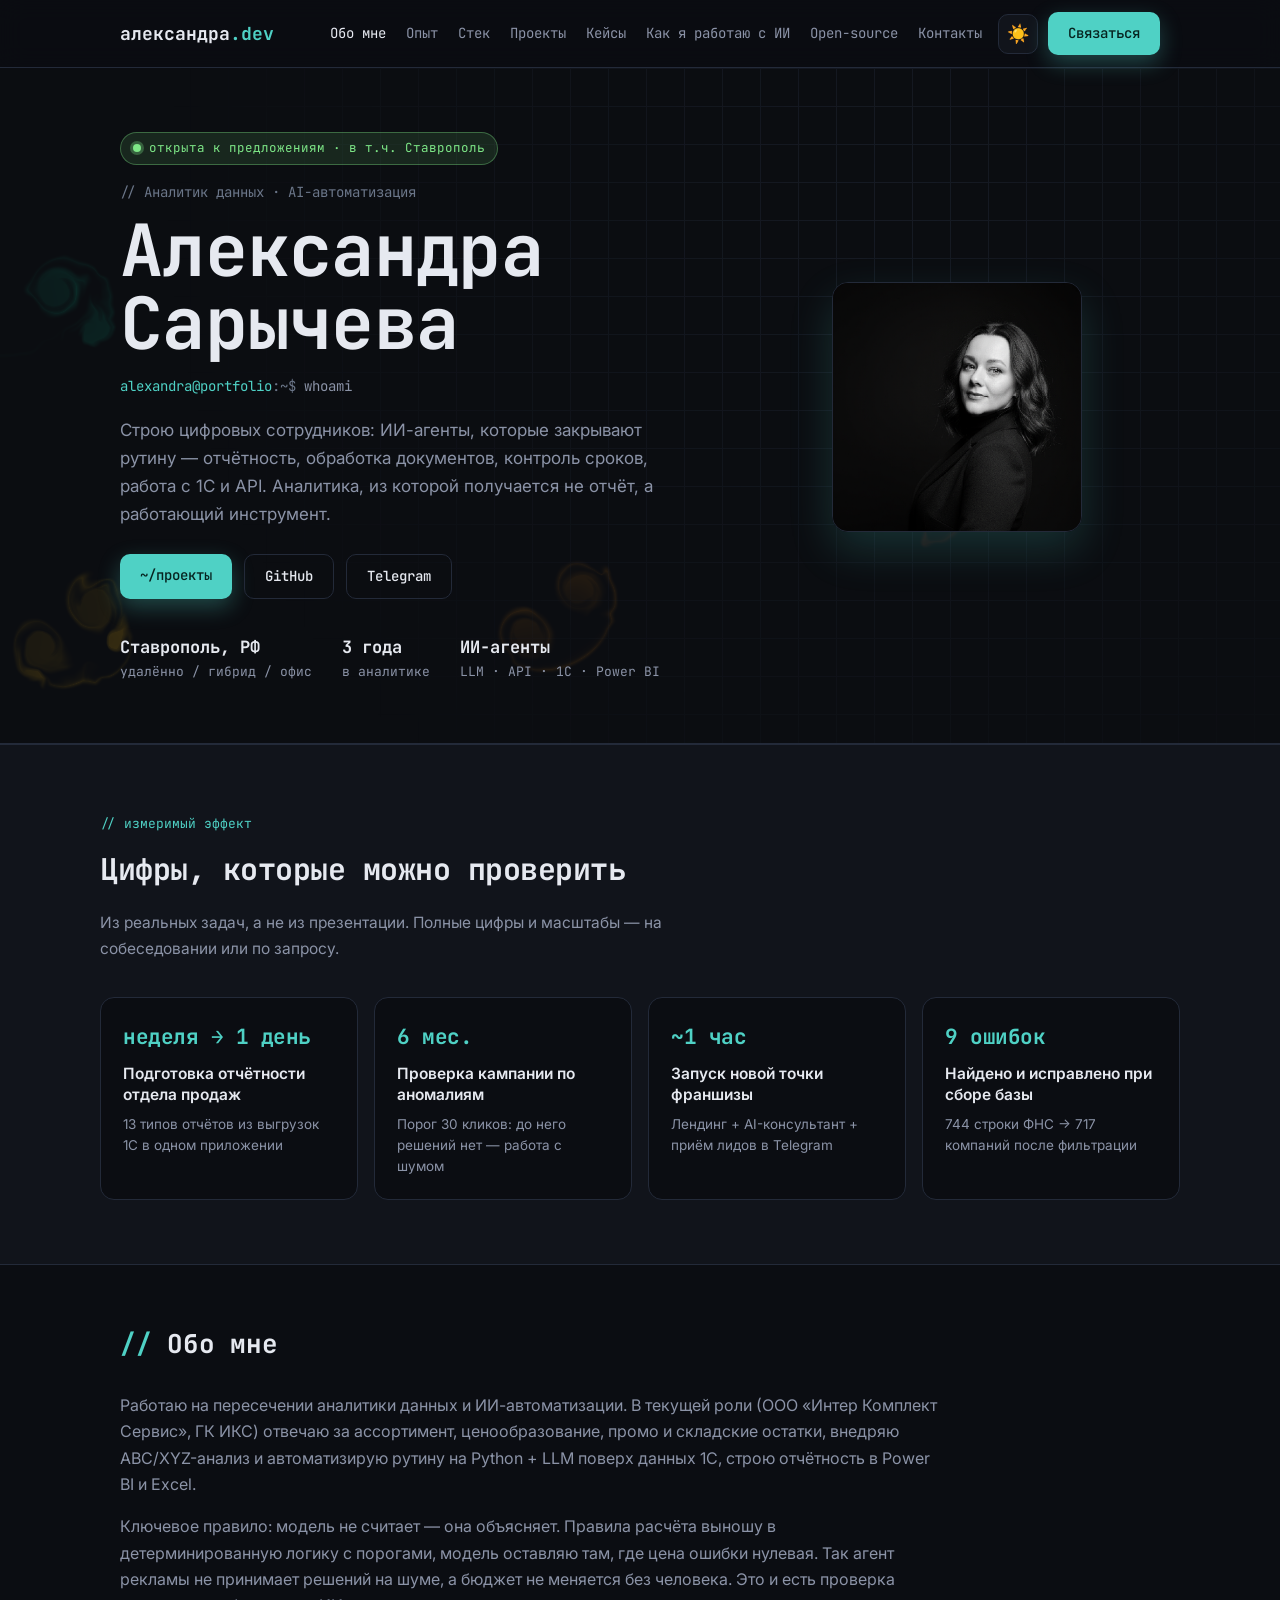
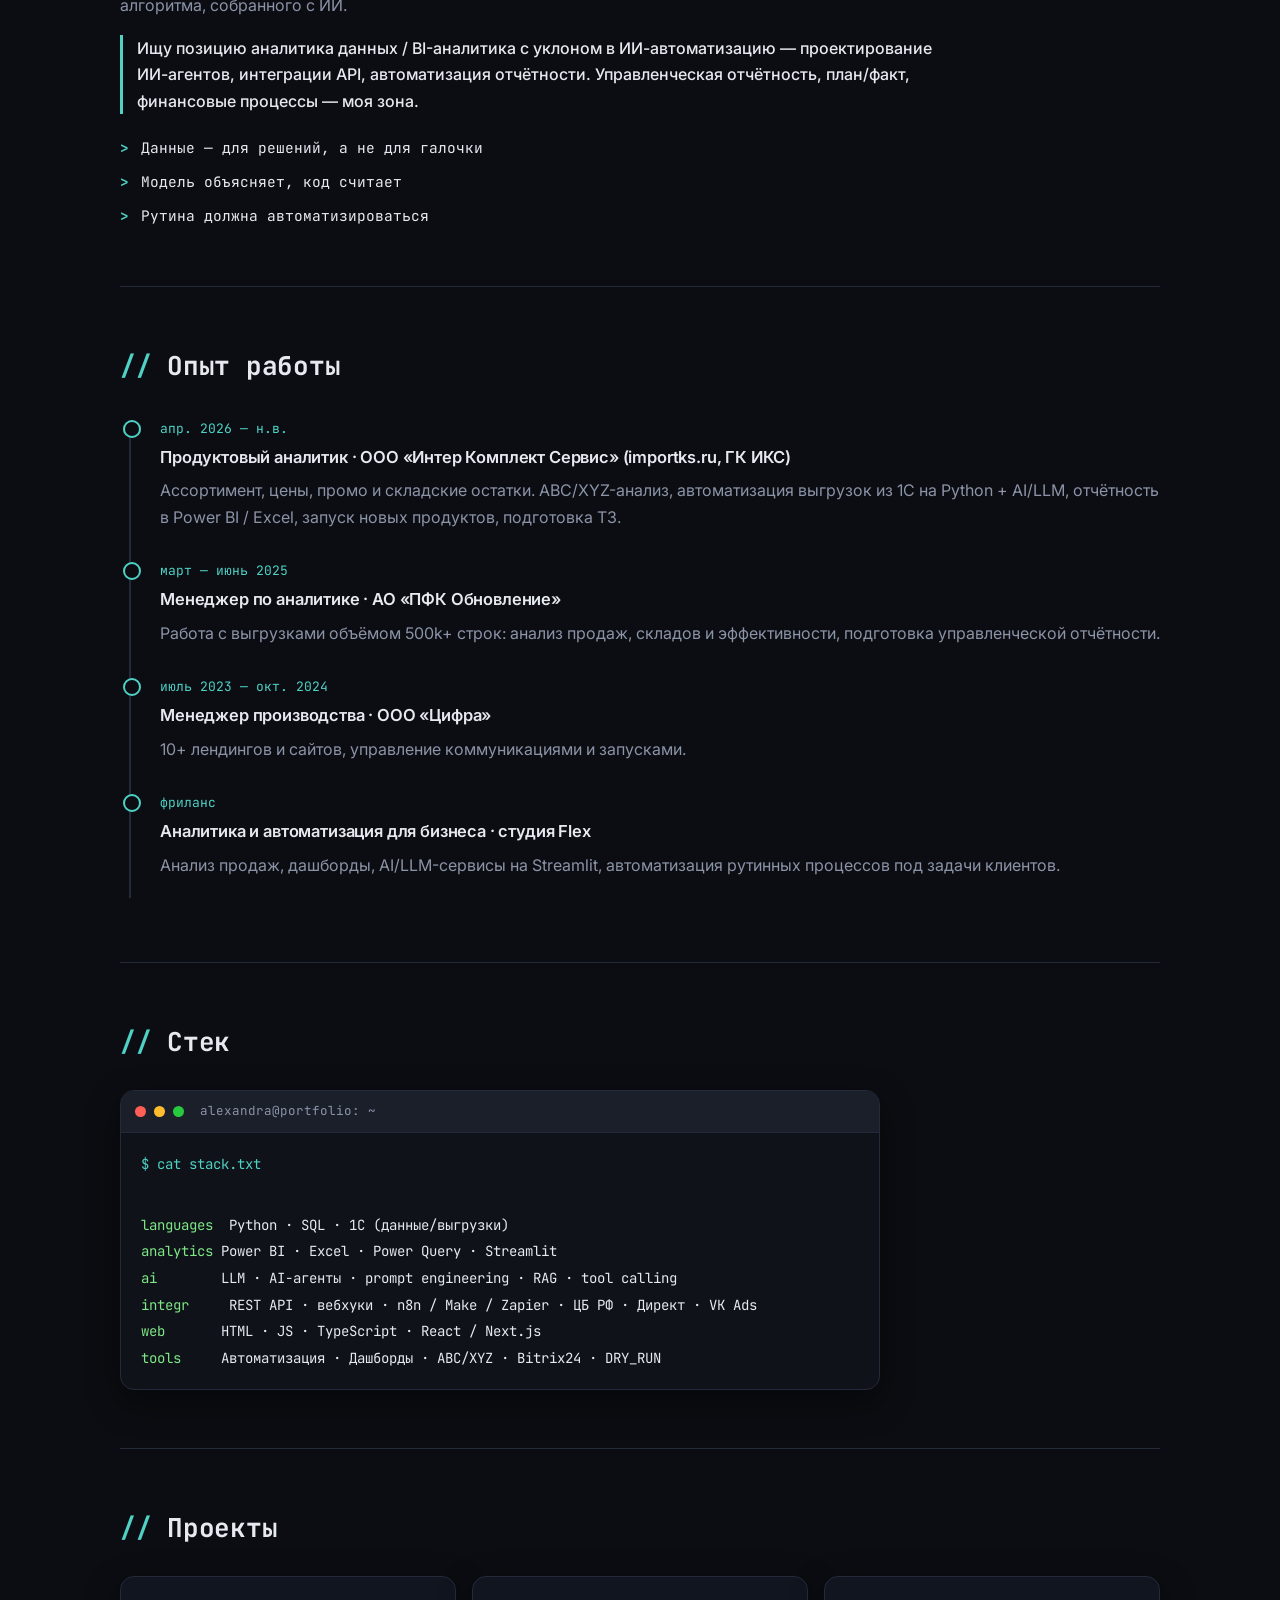
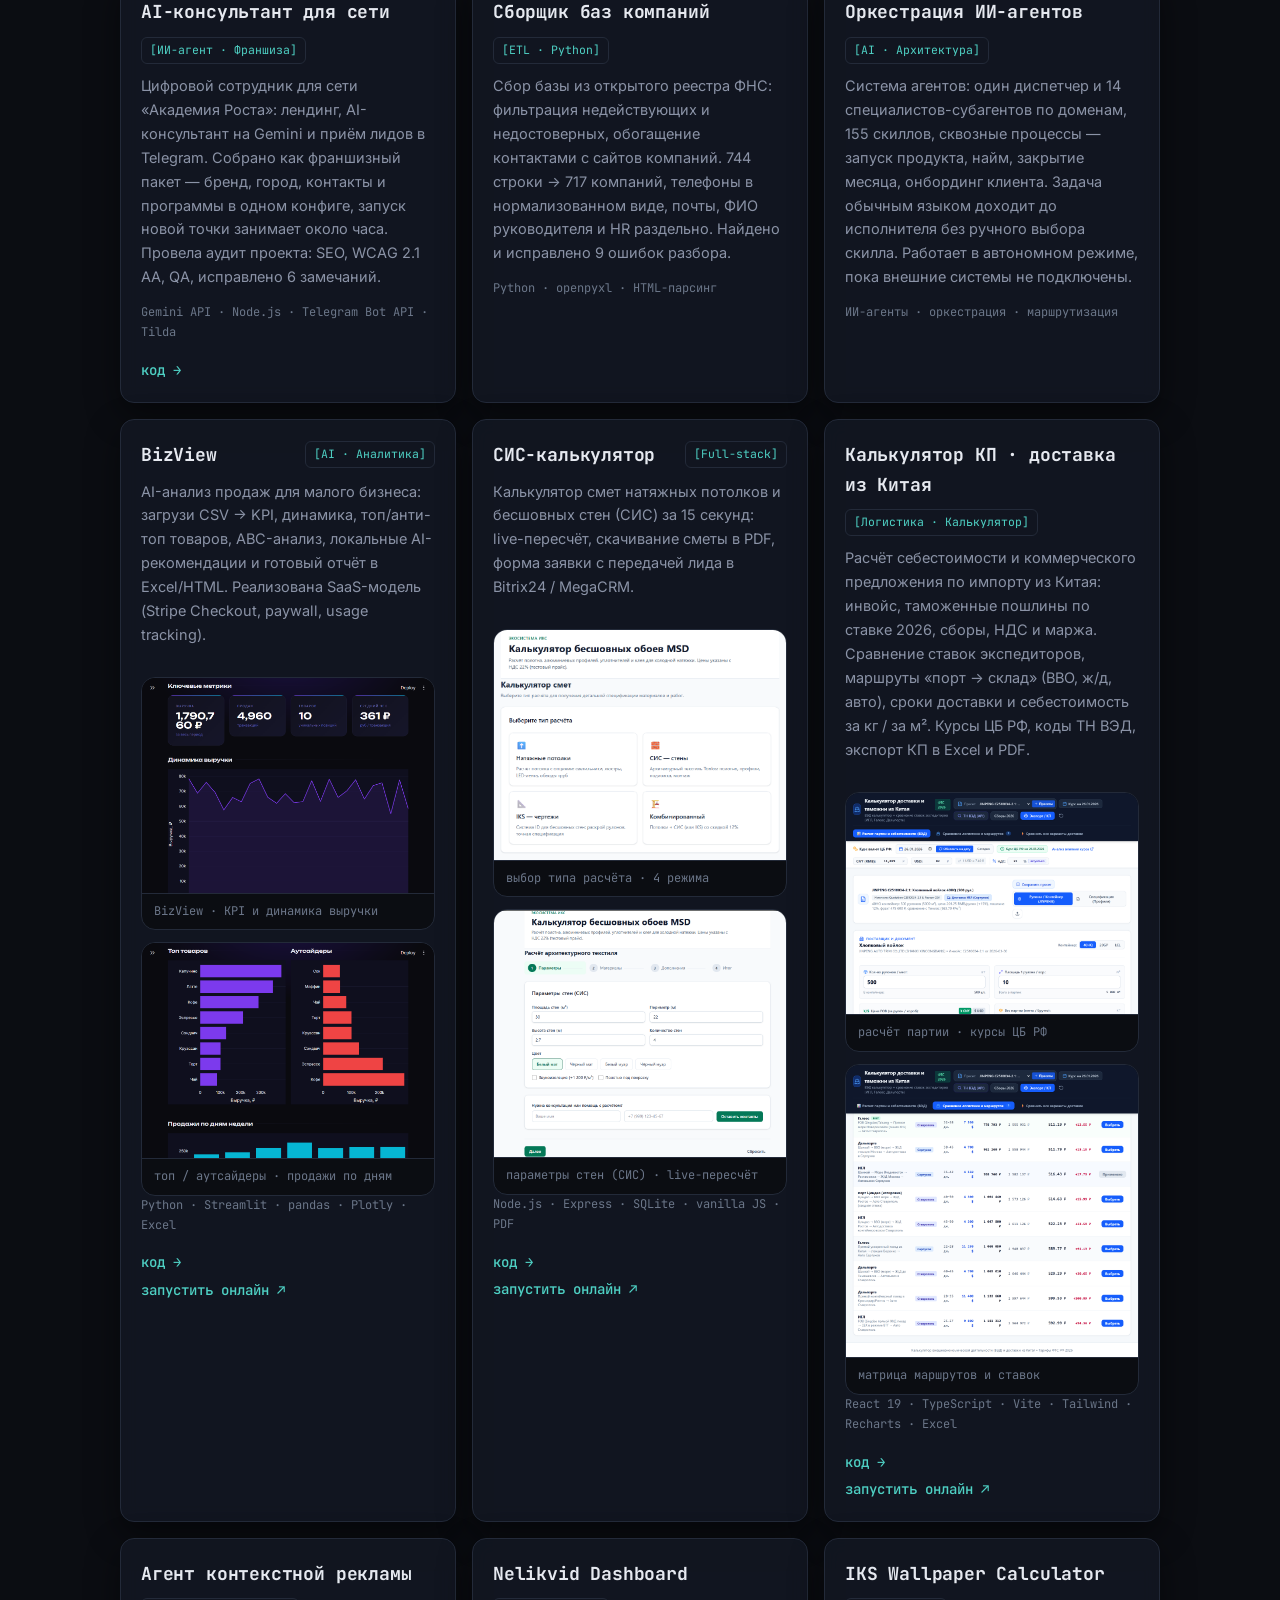
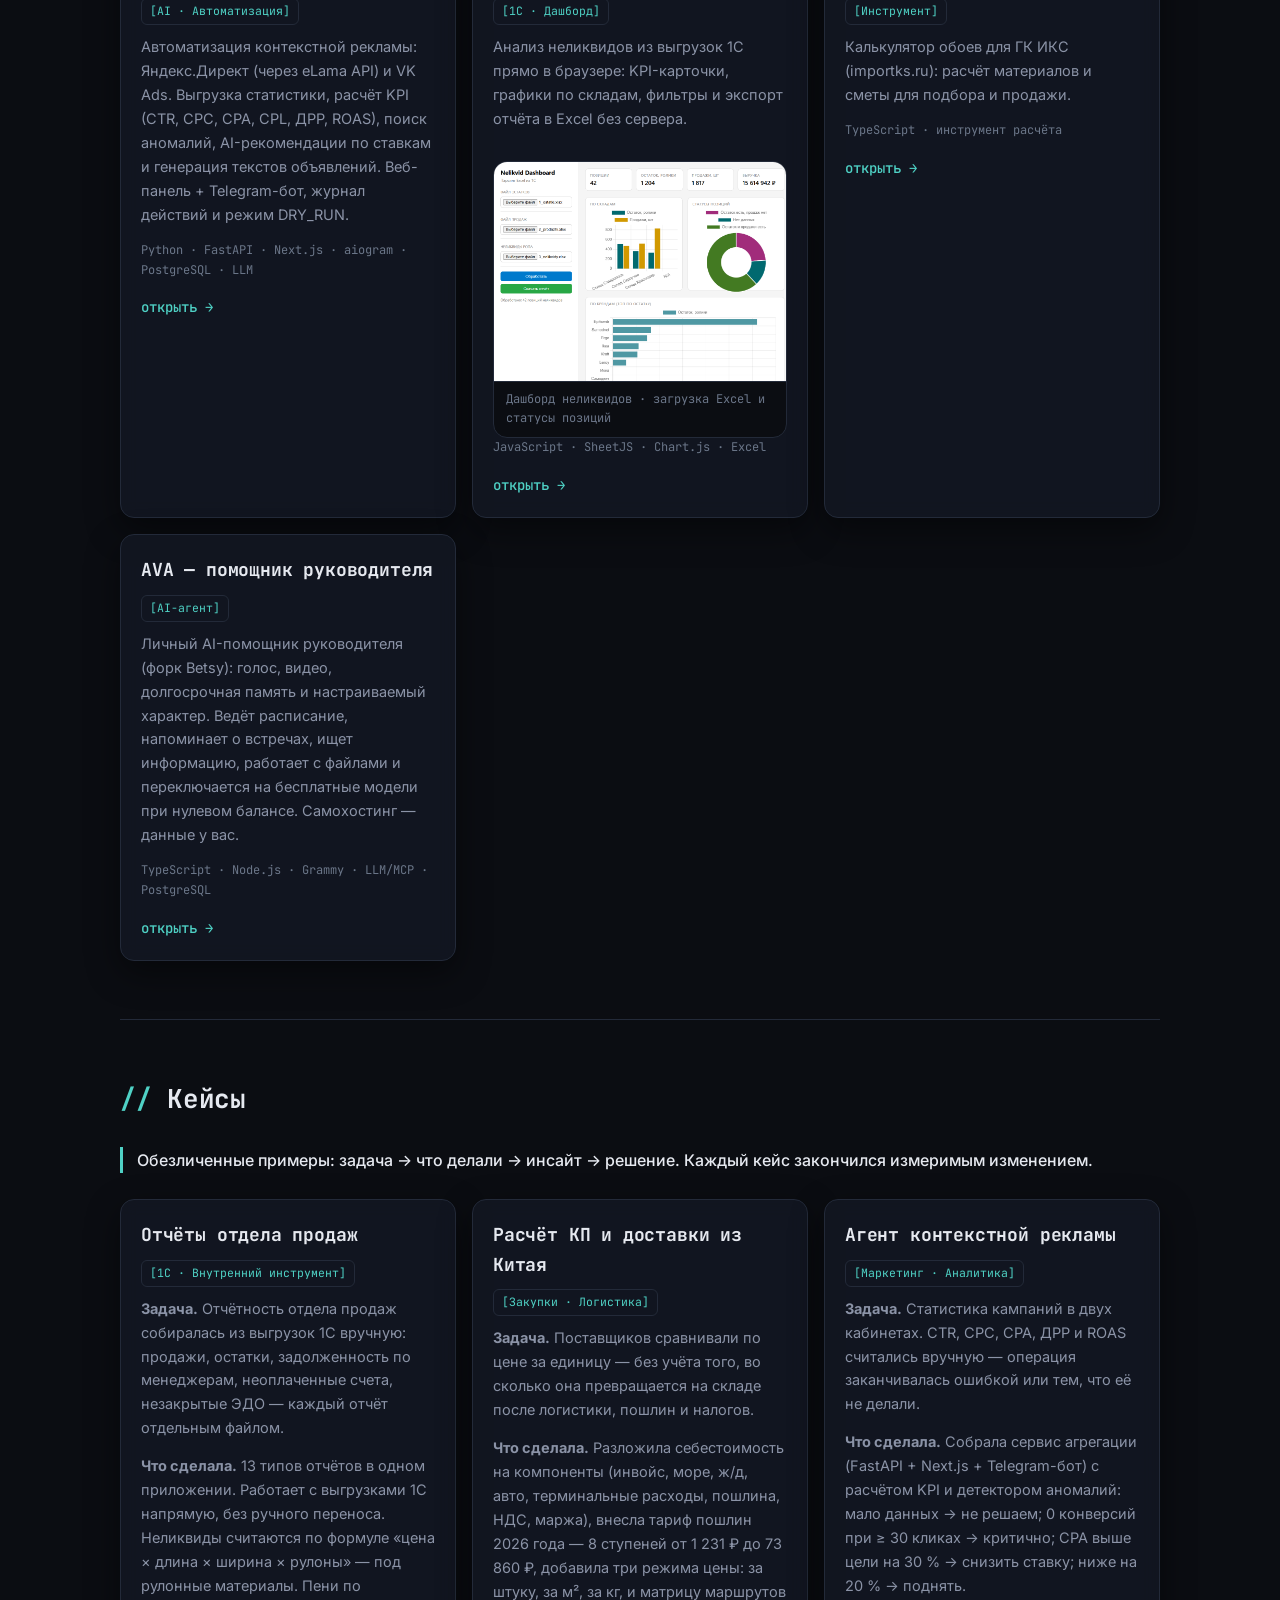
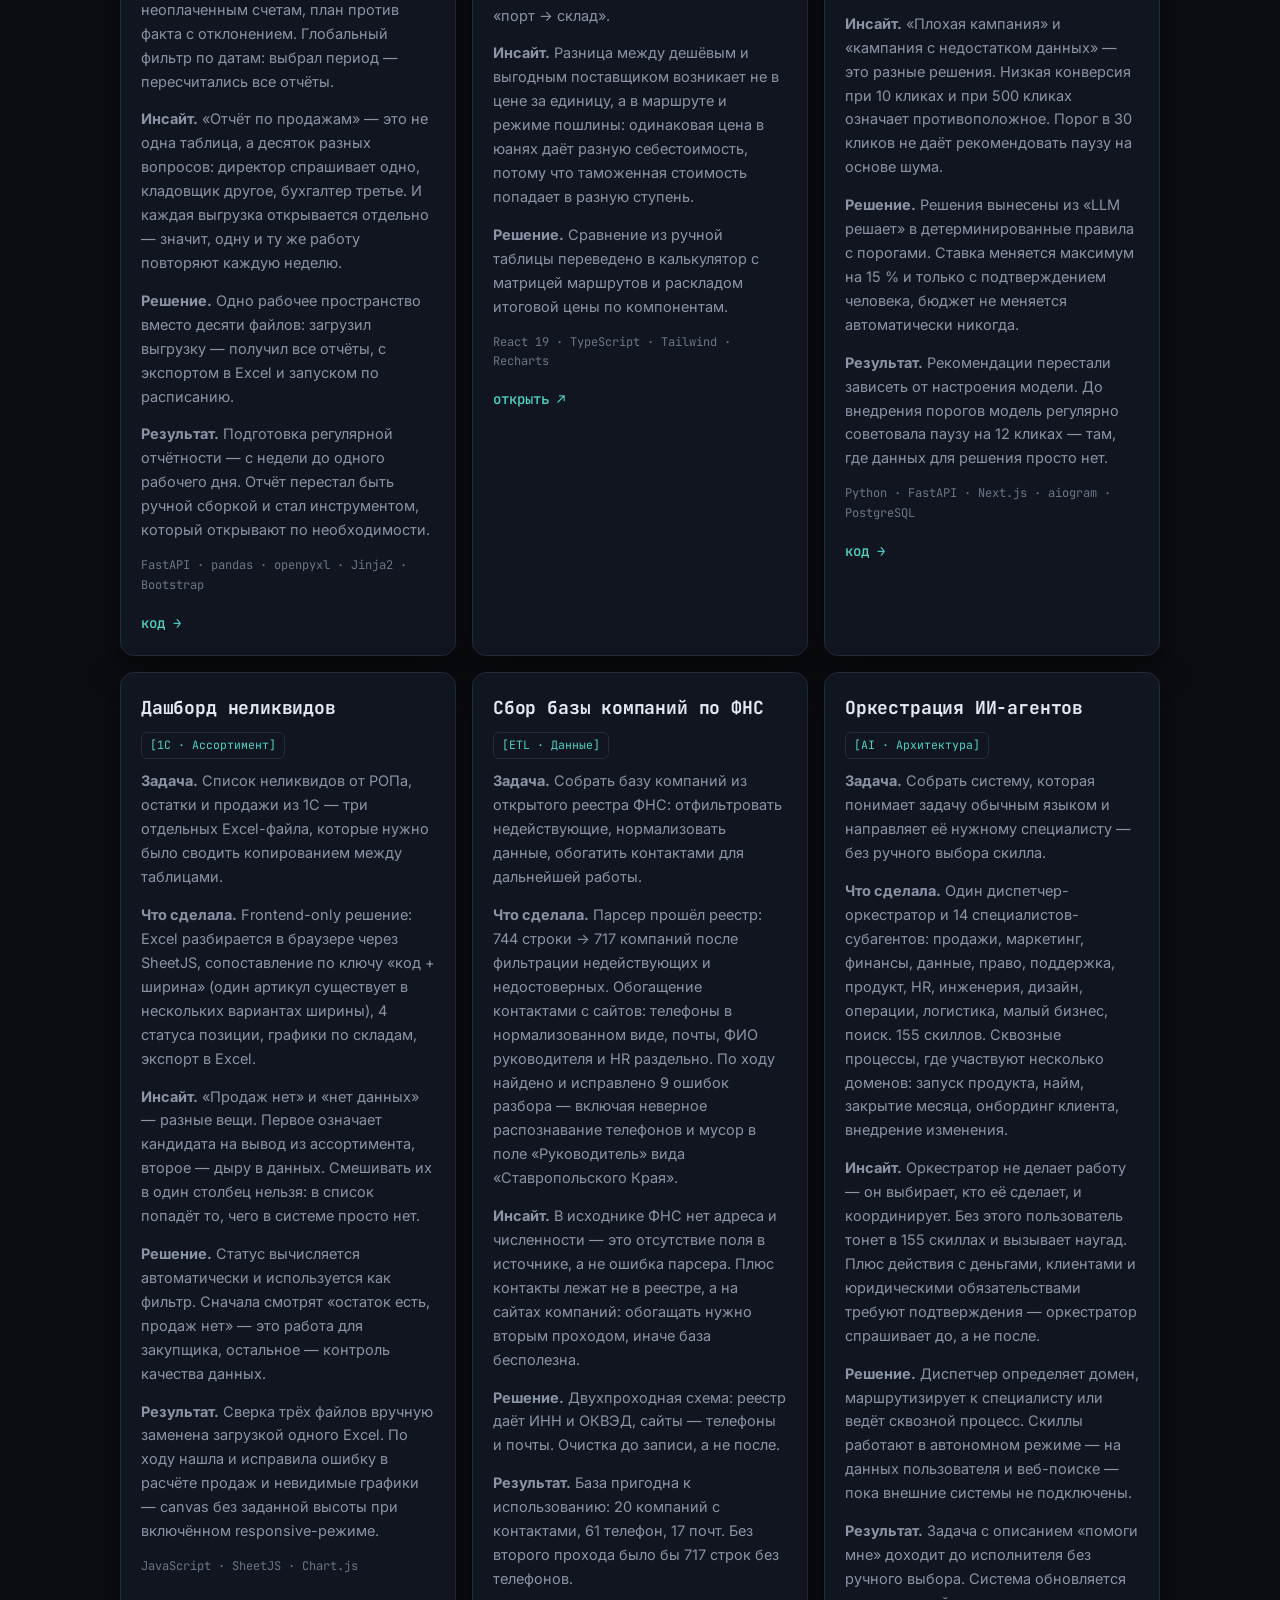
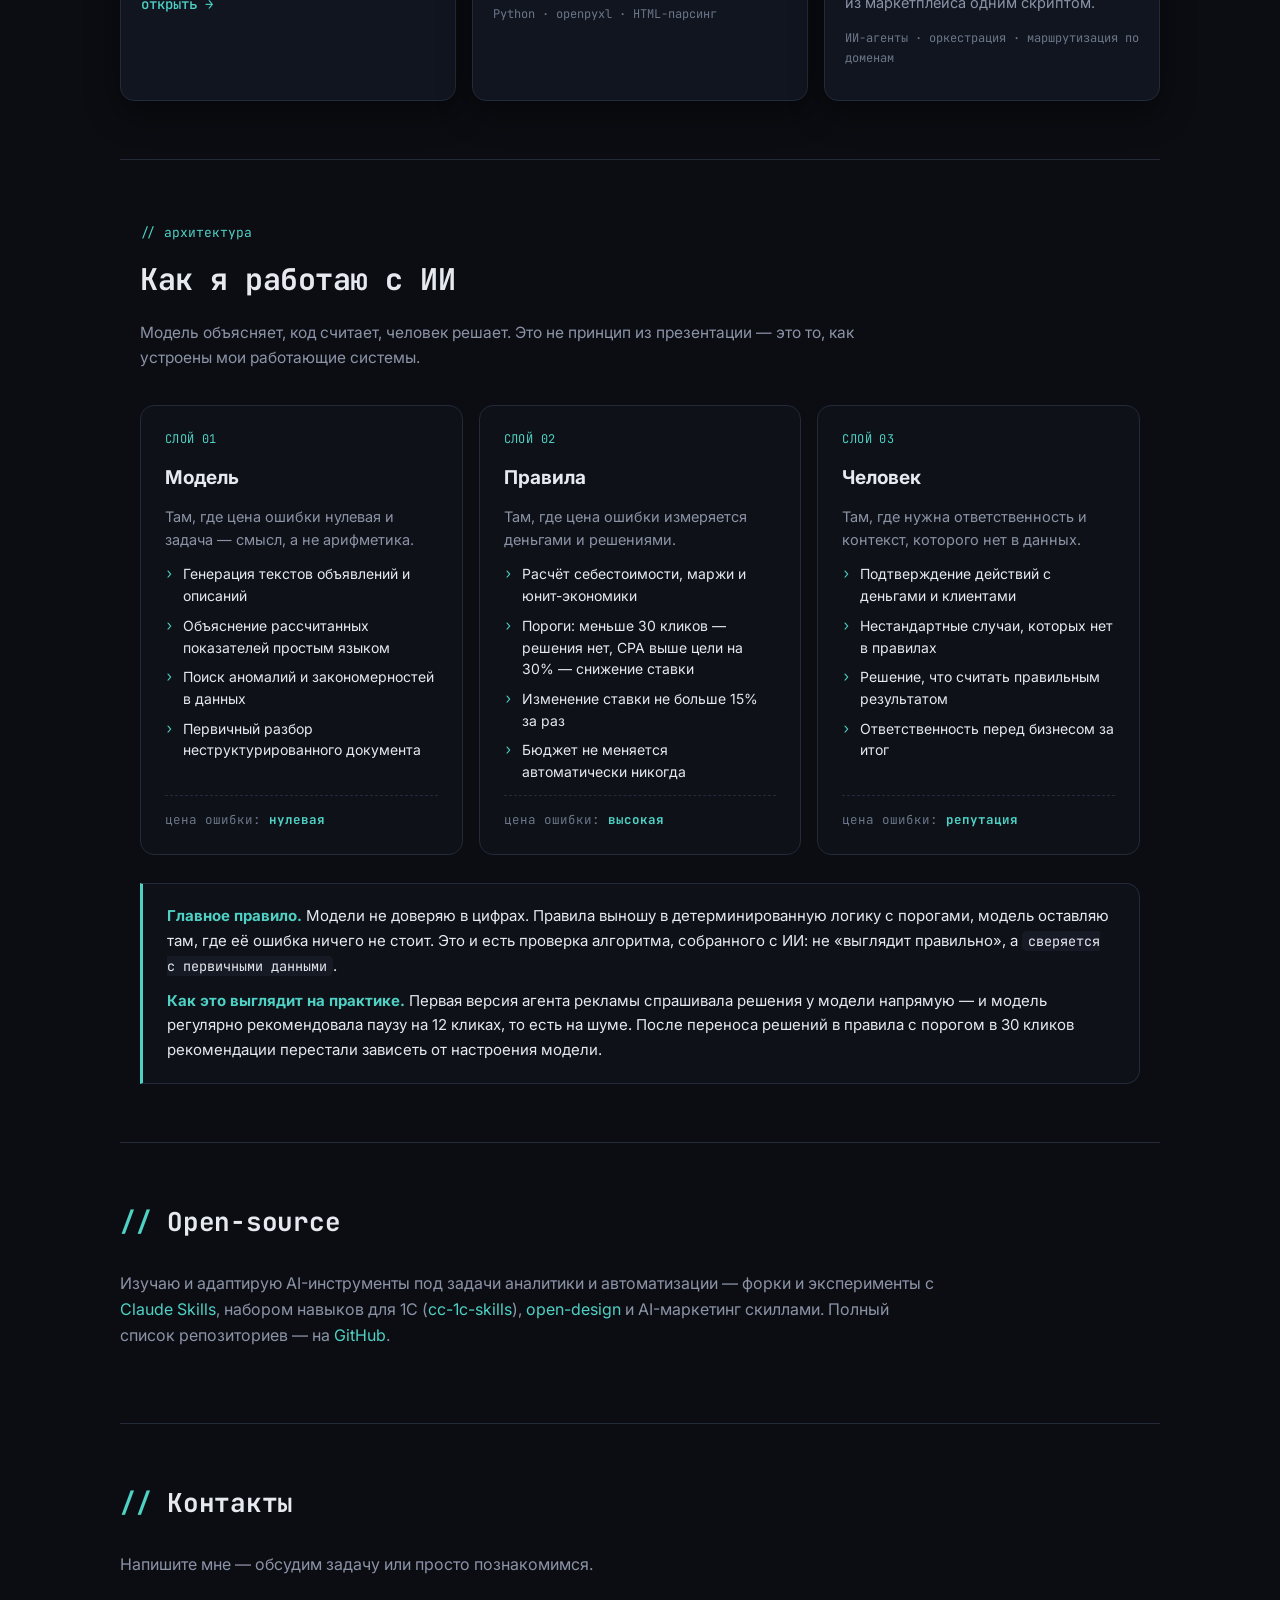
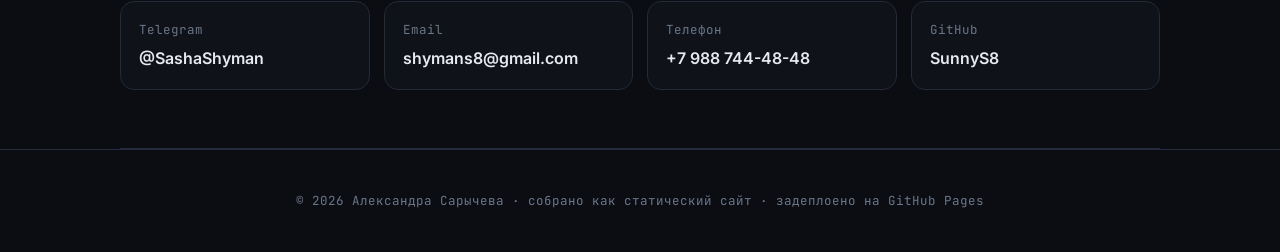
==== commit b565a3fa: "Stack card links naturally, add BizView second shot" ====
--- a/index.html
+++ b/index.html
@@ -204,10 +204,16 @@
           <p>AI-анализ продаж для малого бизнеса: загрузи CSV → KPI, динамика, топ/анти-топ
             товаров, ABC-анализ, локальные AI-рекомендации и готовый отчёт в Excel/HTML.
             Реализована SaaS-модель (Stripe Checkout, paywall, usage tracking).</p>
-          <figure class="card__shot">
-            <img src="assets/shots/bizview-kpi.png" alt="BizView — ключевые метрики и динамика выручки" loading="lazy" />
-            <figcaption>BizView · KPI и динамика выручки</figcaption>
-          </figure>
+          <div class="card__shots">
+            <figure class="card__shot">
+              <img src="assets/shots/bizview-kpi.png" alt="BizView — ключевые метрики и динамика выручки" loading="lazy" />
+              <figcaption>BizView · KPI и динамика выручки</figcaption>
+            </figure>
+            <figure class="card__shot">
+              <img src="assets/shots/bizview-top.png" alt="BizView — топ и аутсайдеры товаров, продажи по дням недели" loading="lazy" />
+              <figcaption>топ / аутсайдеры · продажи по дням</figcaption>
+            </figure>
+          </div>
           <div class="card__tech">Python · Streamlit · pandas · Plotly · Excel</div>
           <a class="card__link" href="https://github.com/SunnyS8/BizView" target="_blank" rel="noopener">код →</a>
           <a class="card__link" href="https://bizview-ekjr.onrender.com/" target="_blank" rel="noopener">запустить онлайн ↗</a>
--- a/styles.css
+++ b/styles.css
@@ -192,7 +192,7 @@
 .card__tag { font-family: var(--font-mono); font-size: 11.5px; color: var(--accent); border: 1px solid var(--line); padding: 3px 8px; border-radius: 6px; white-space: nowrap; }
 .card p { color: var(--muted); margin: 0 0 14px; font-size: 14.5px; }
 .card__tech { font-family: var(--font-mono); font-size: 12px; color: var(--comment); margin-bottom: 12px; }
-.card__link { margin-top: auto; font-family: var(--font-mono); color: var(--accent); font-weight: 500; font-size: 14px; }
+.card__link { margin-top: 4px; font-family: var(--font-mono); color: var(--accent); font-weight: 500; font-size: 14px; }
 .card__link:hover { color: var(--accent-2); }
 
 /* ---------- Open source ---------- */
@@ -290,6 +290,5 @@
 .card__shot img { display: block; width: 100%; height: auto; }
 .card__shot figcaption { font-family: var(--font-mono); font-size: 12px; color: var(--comment); padding: 8px 12px; border-top: 1px solid var(--line); }
 .card__shots { display: grid; gap: 12px; margin-top: 16px; }
-.card__shots--2 { grid-template-columns: 1fr 1fr; }
 .card__shots .card__shot { margin: 0; }
 @media (max-width: 640px) { .card__shots--2 { grid-template-columns: 1fr; } }
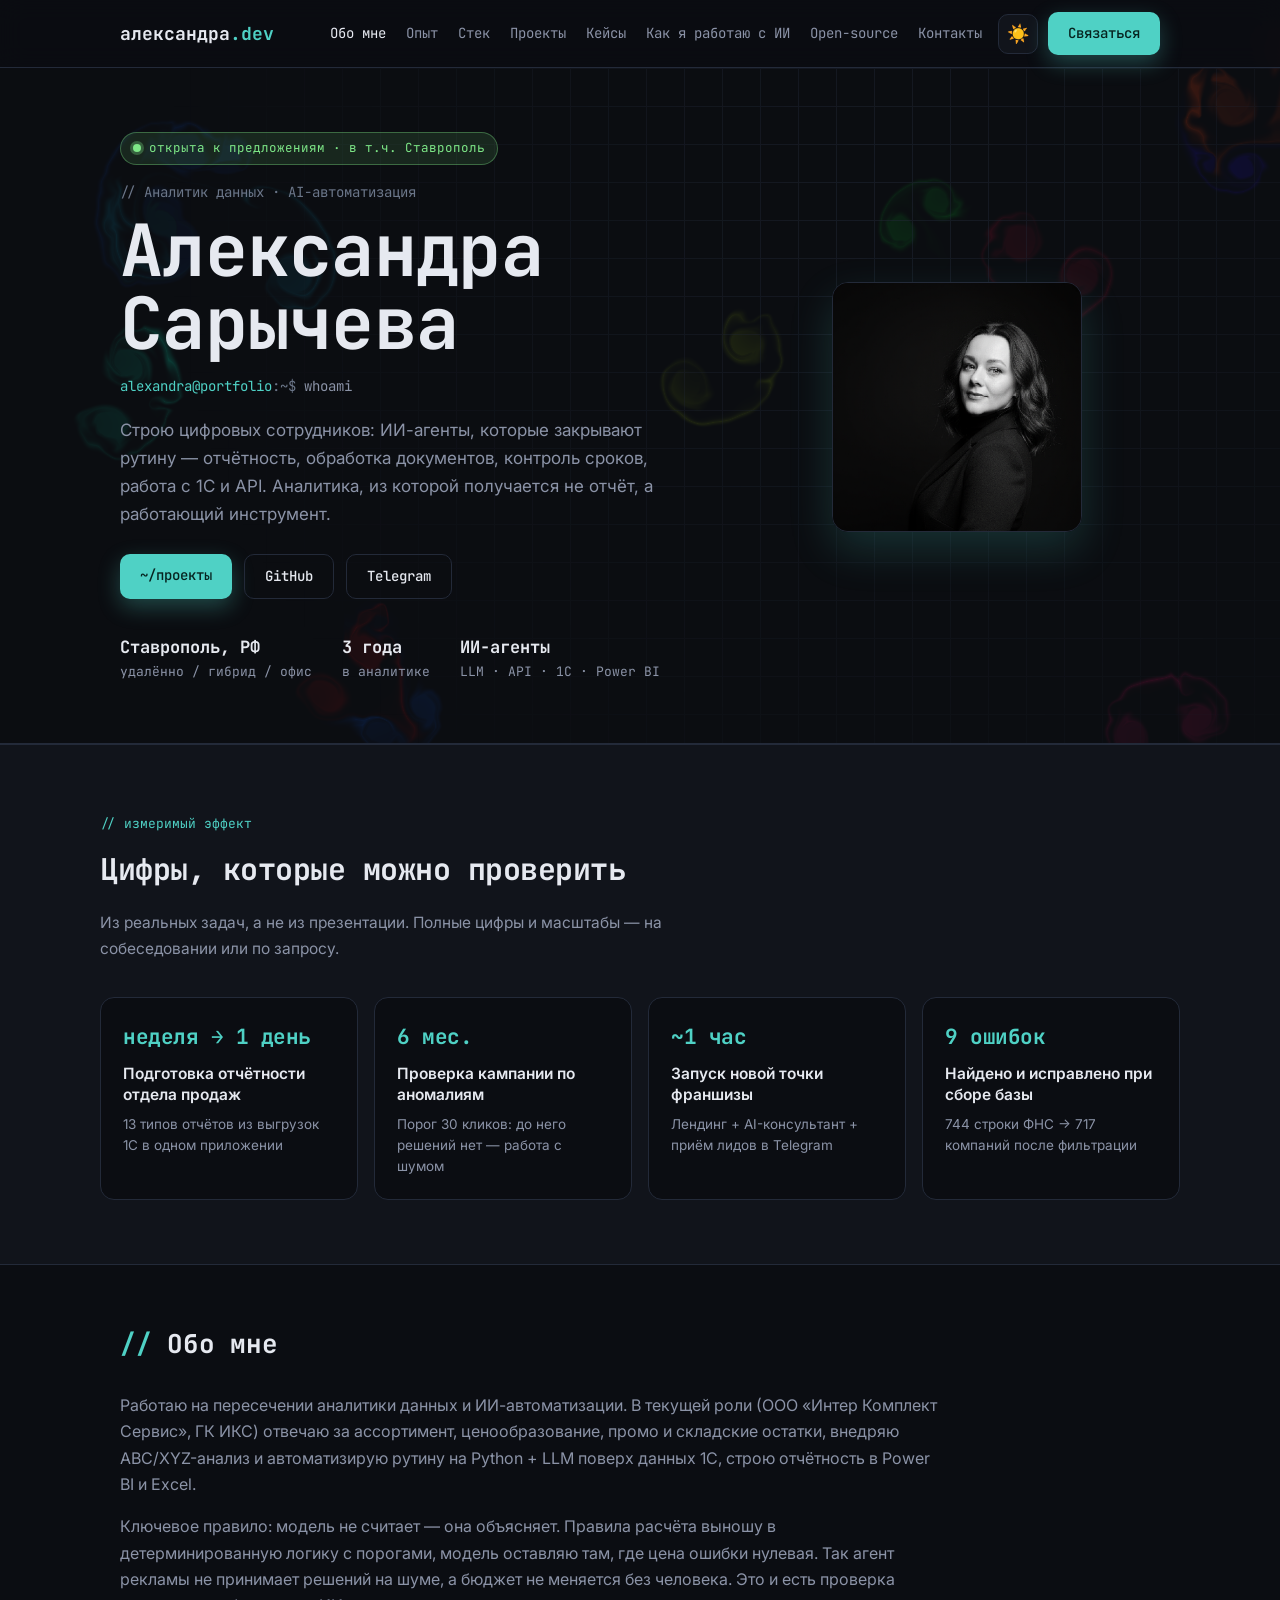
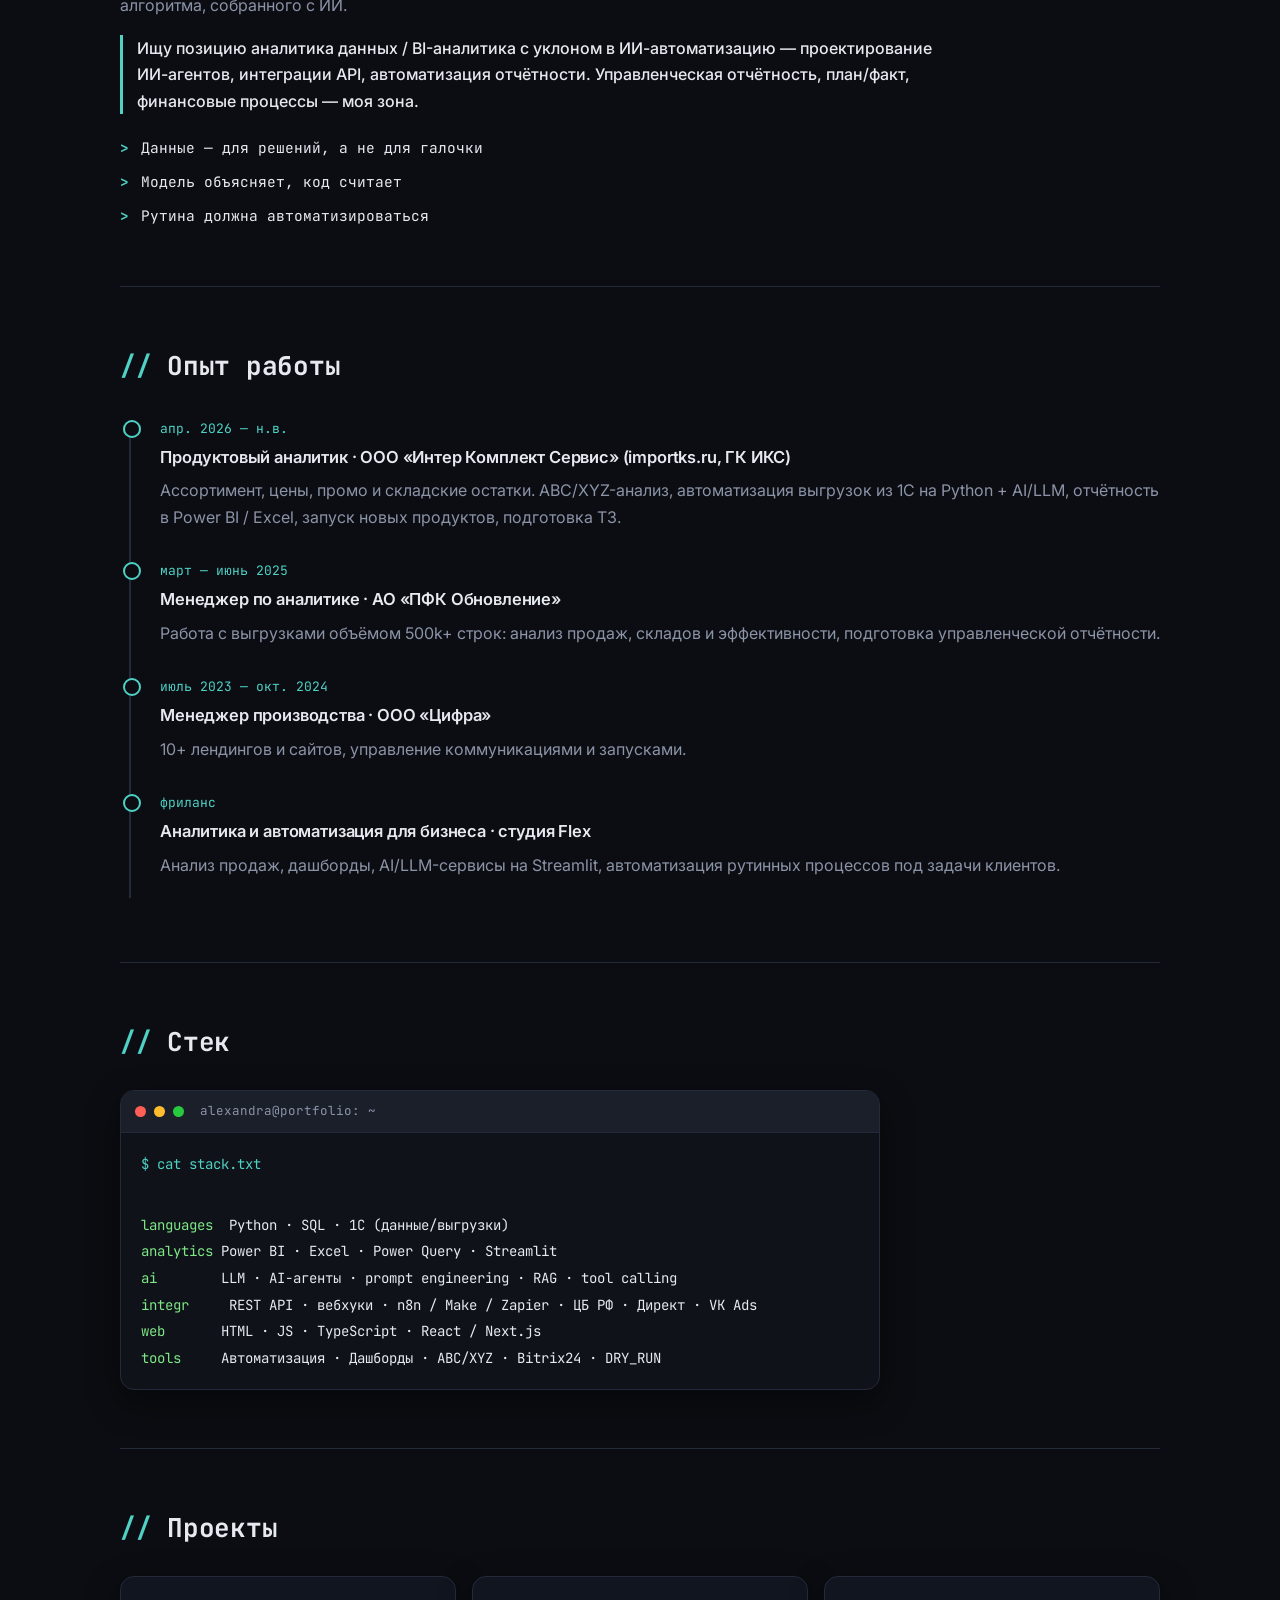
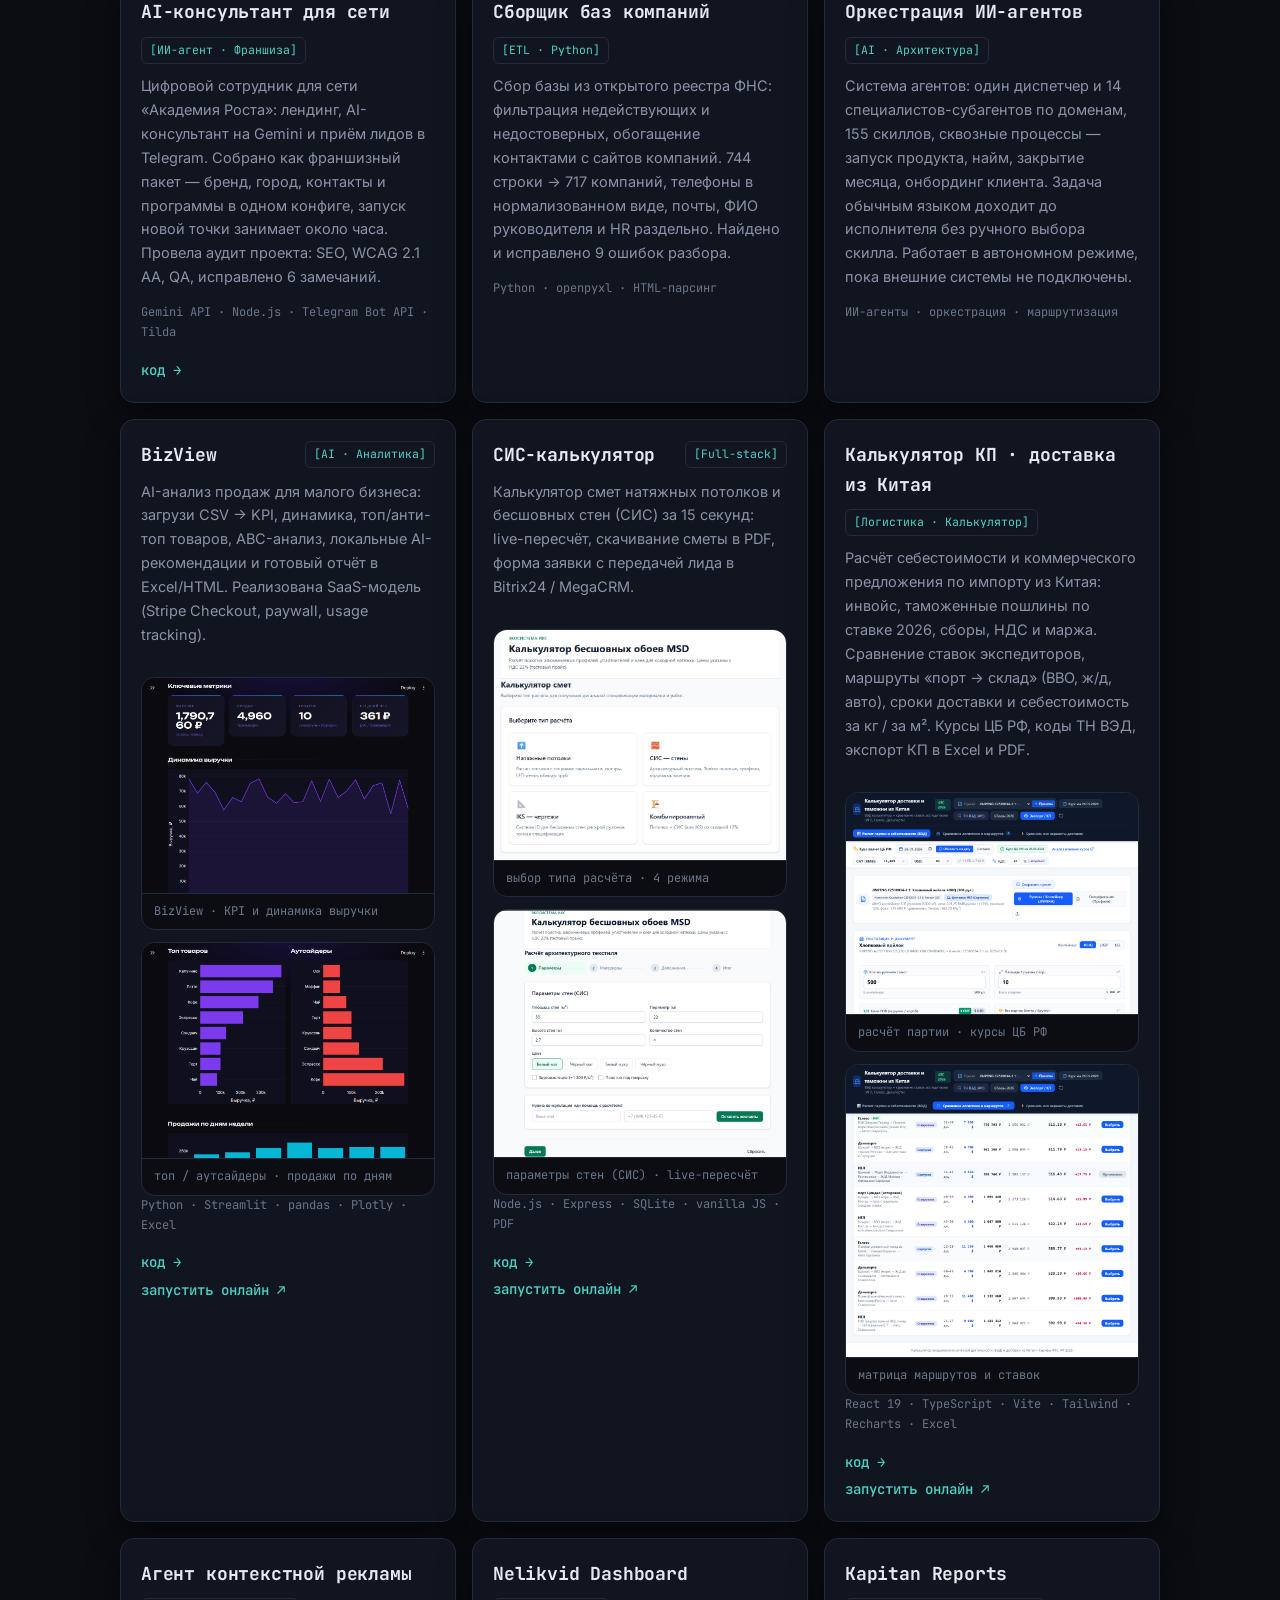
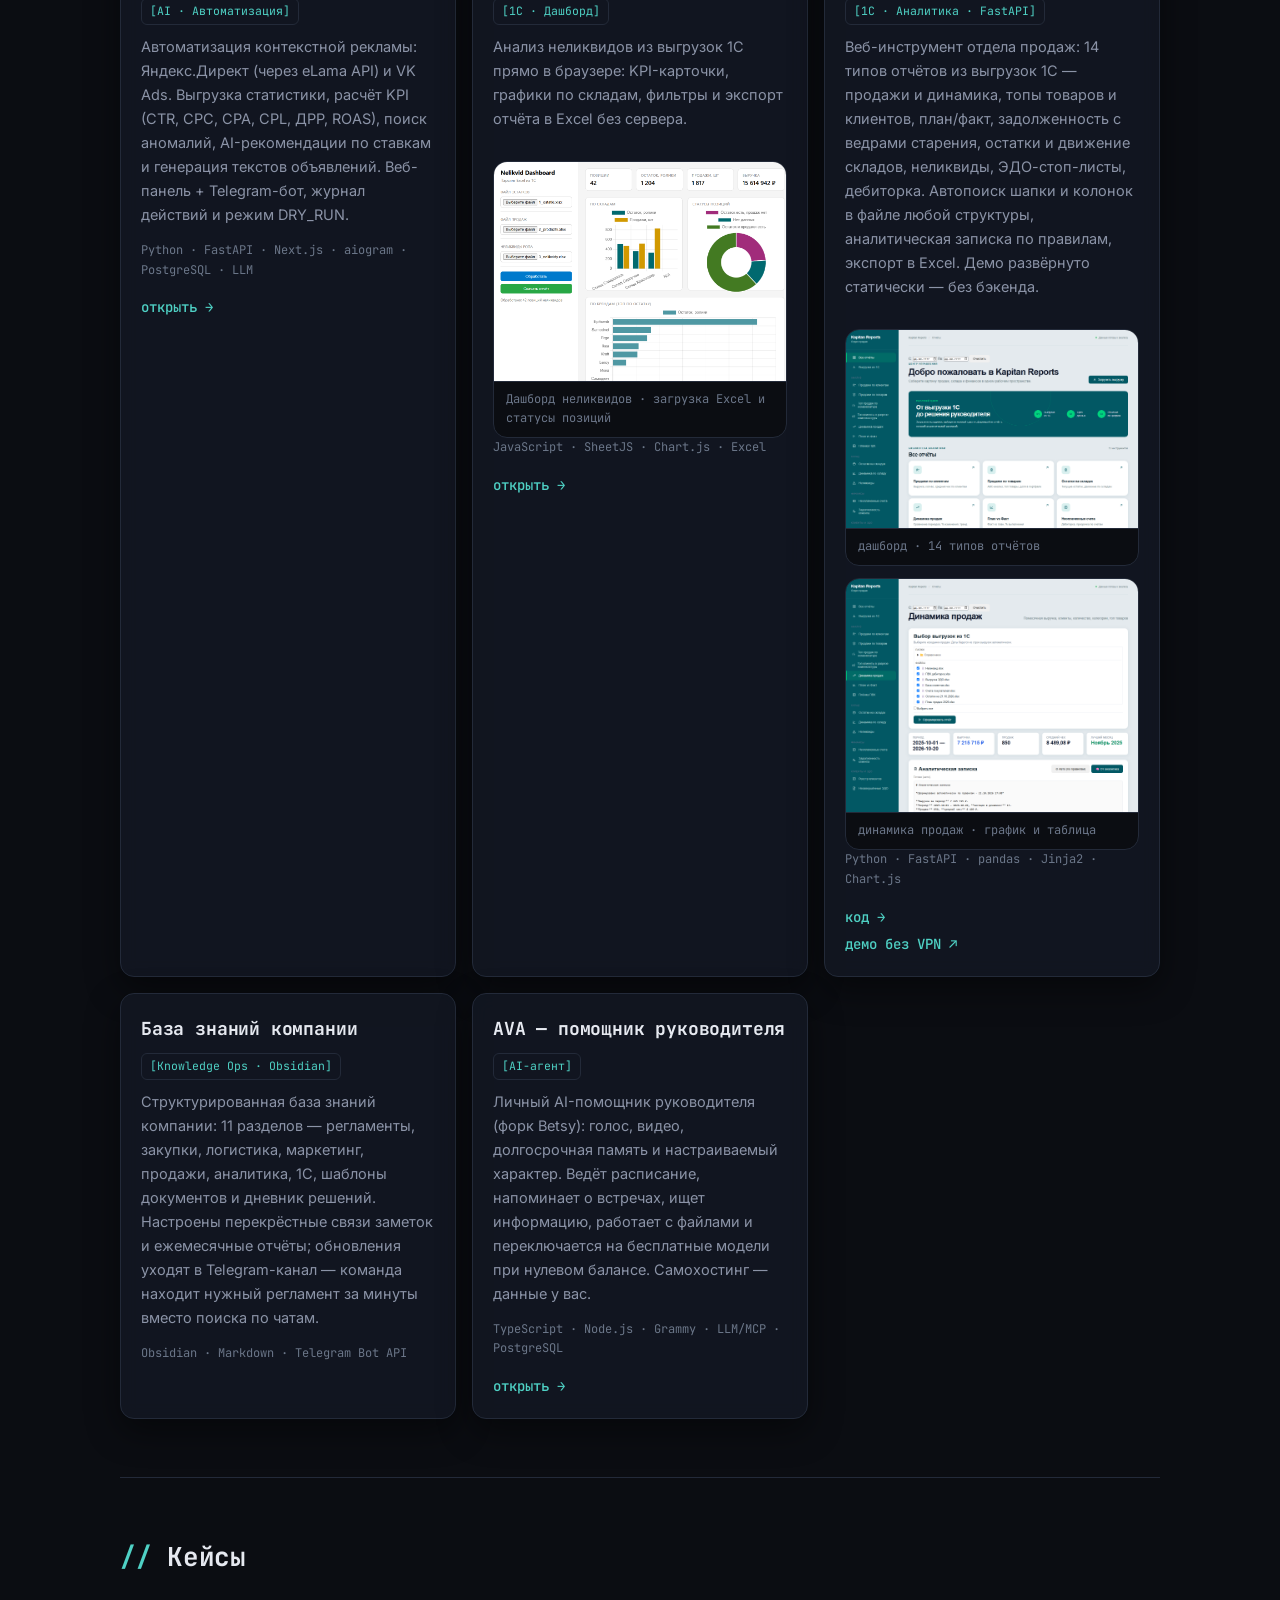
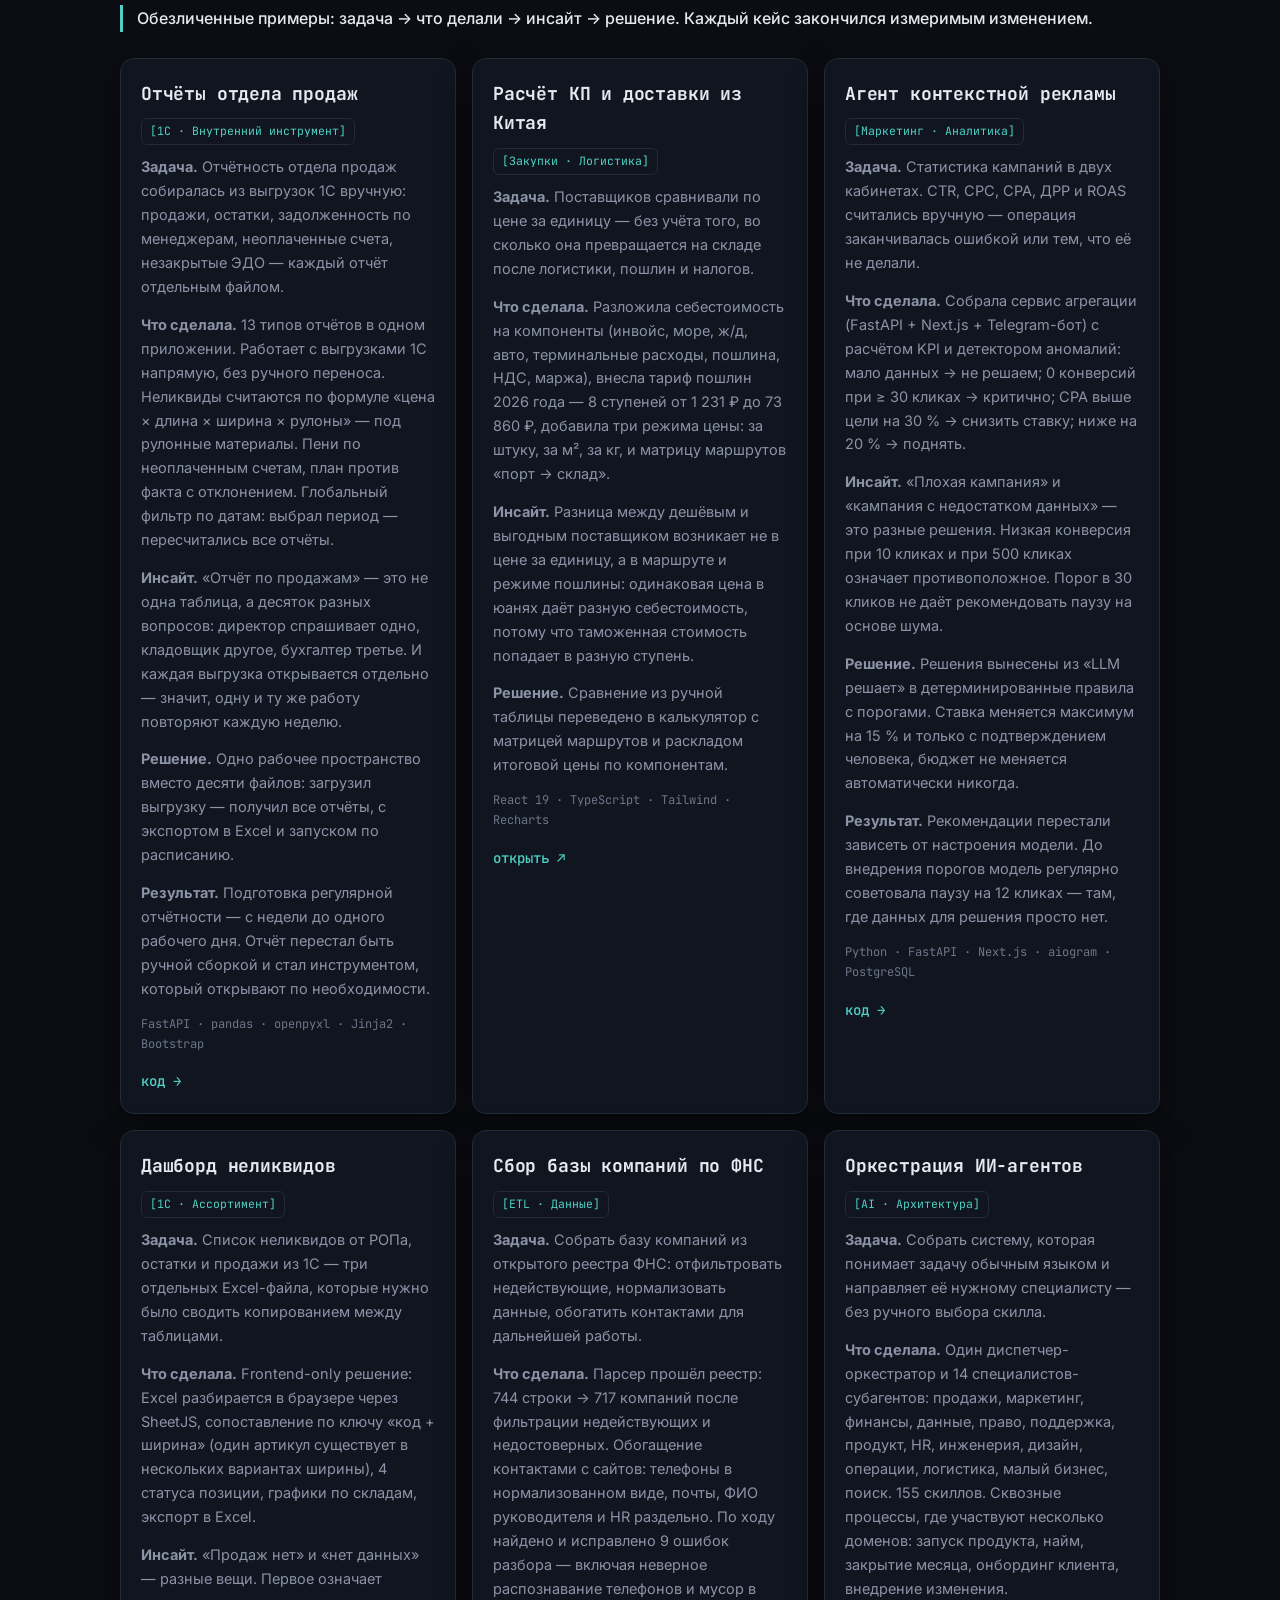
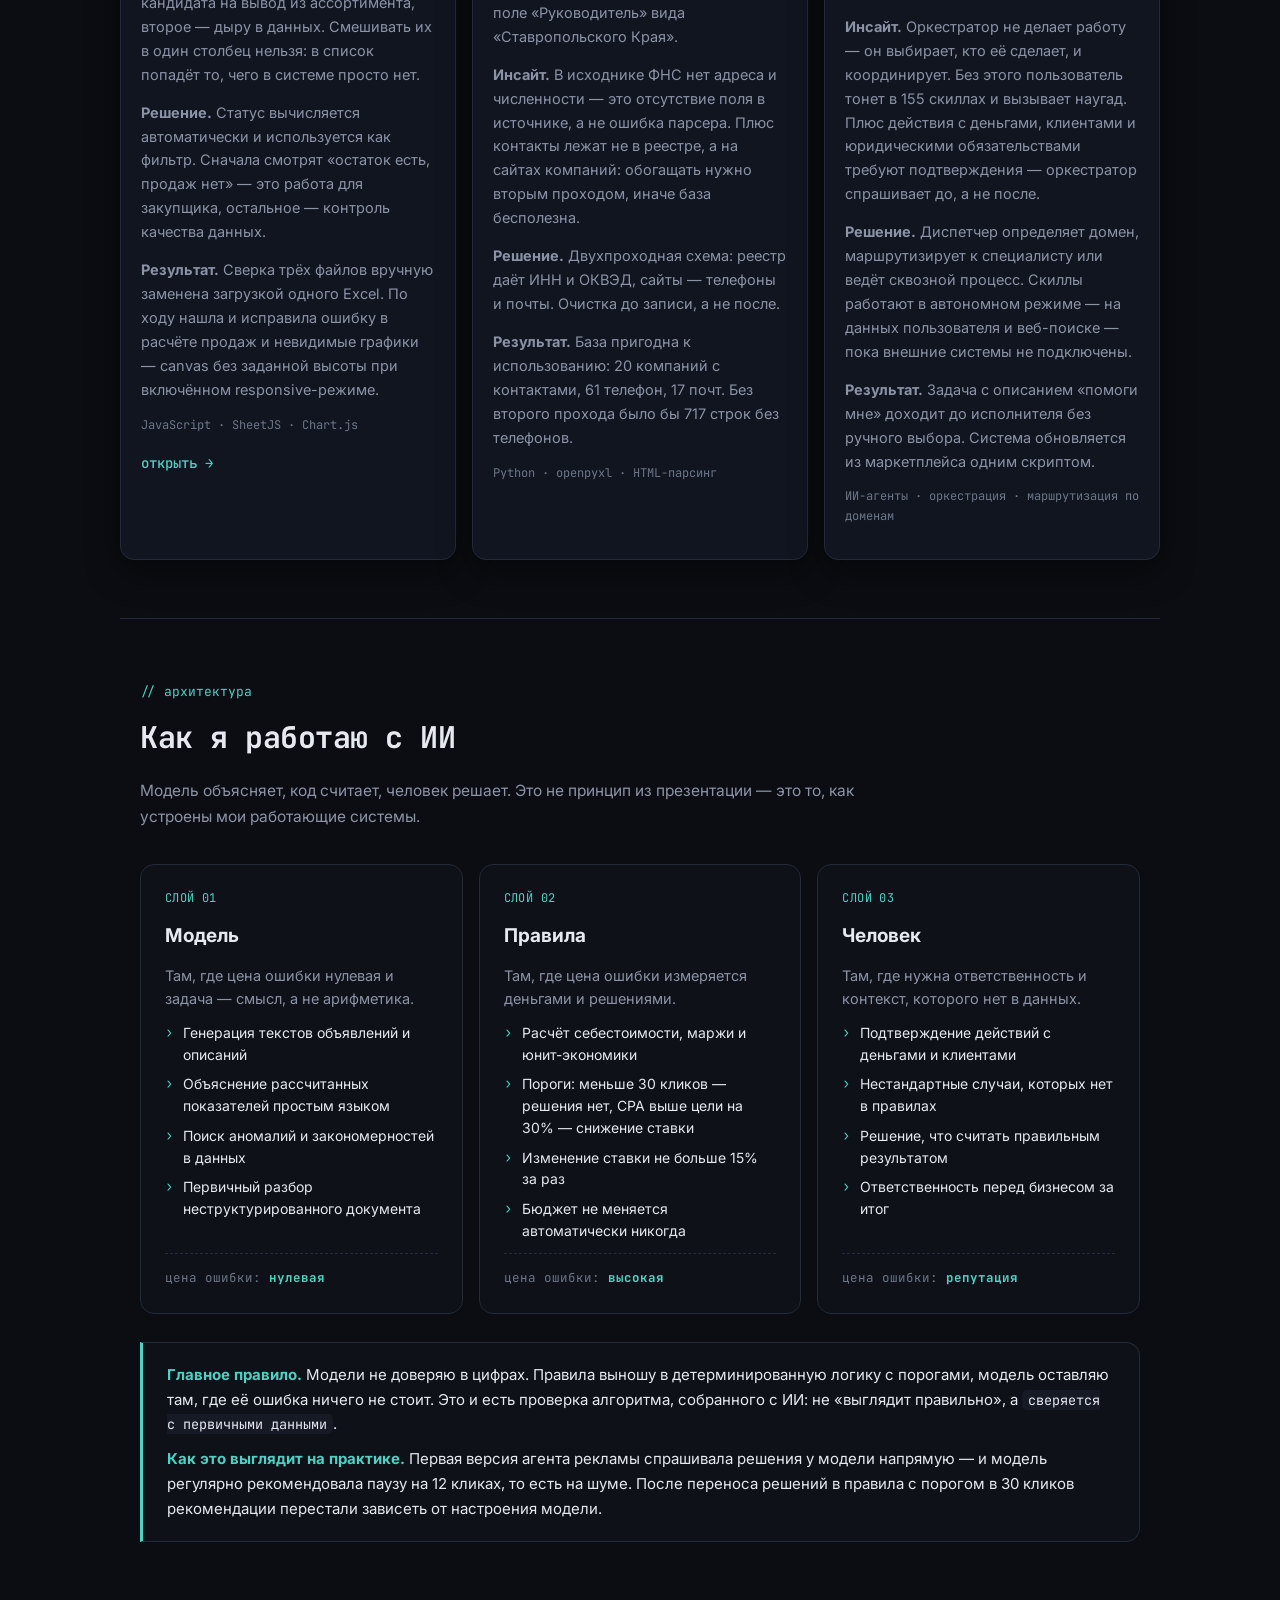
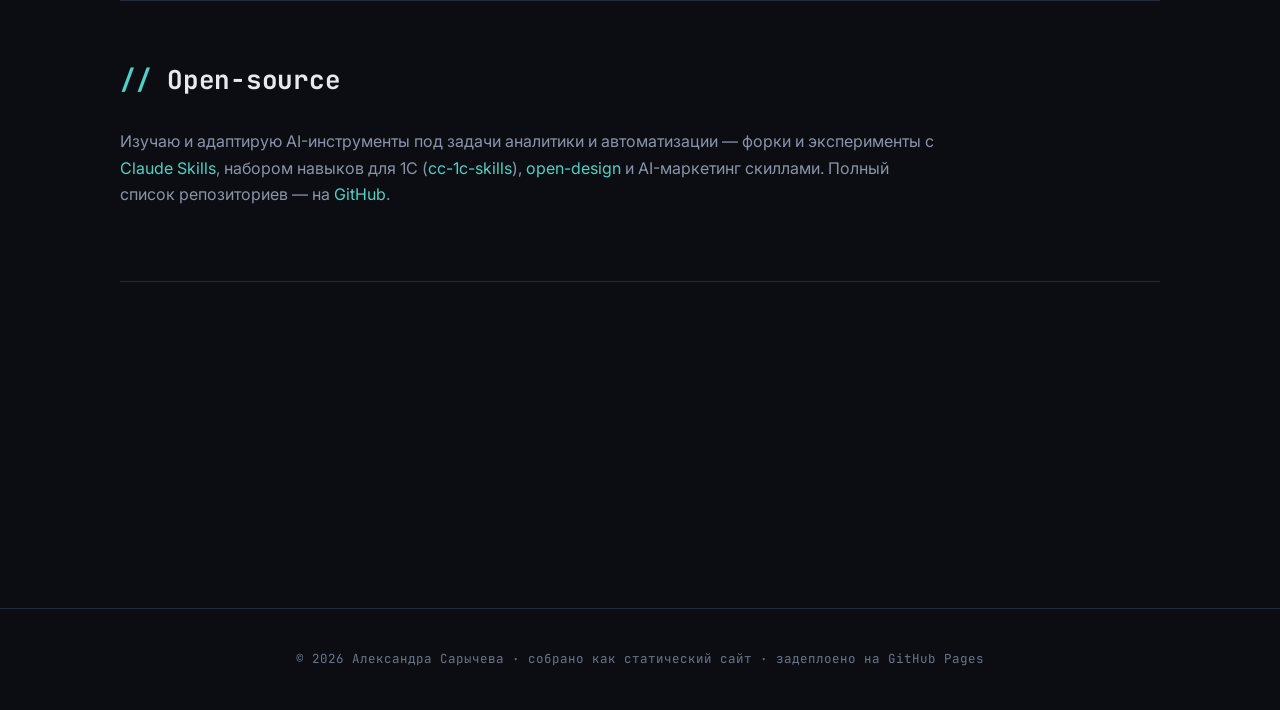
==== commit 41e1e640: "Portfolio: remove IKS Wallpaper, add Kapitan Reports (with demo) and knowledge base card" ====
--- a/index.html
+++ b/index.html
@@ -283,11 +283,35 @@
         </article>
 
         <article class="card">
-          <div class="card__head"><h3>IKS Wallpaper Calculator</h3><span class="card__tag">[Инструмент]</span></div>
-          <p>Калькулятор обоев для ГК ИКС (importks.ru): расчёт материалов и сметы
-            для подбора и продажи.</p>
-          <div class="card__tech">TypeScript · инструмент расчёта</div>
-          <a class="card__link" href="https://github.com/SunnyS8/iks-wallpaper-calculator" target="_blank" rel="noopener">открыть →</a>
+          <div class="card__head"><h3>Kapitan Reports</h3><span class="card__tag">[1С · Аналитика · FastAPI]</span></div>
+          <p>Веб-инструмент отдела продаж: 14 типов отчётов из выгрузок 1С — продажи
+            и динамика, топы товаров и клиентов, план/факт, задолженность с ведрами
+            старения, остатки и движение складов, неликвиды, ЭДО-стоп-листы, дебиторка.
+            Автопоиск шапки и колонок в файле любой структуры, аналитическая записка
+            по правилам, экспорт в Excel. Демо развёрнуто статически — без бэкенда.</p>
+          <div class="card__shots">
+            <figure class="card__shot">
+              <img src="assets/shots/kapitan-dash.png" alt="Kapitan Reports — дашборд: KPI и список отчётов из 1С" loading="lazy" />
+              <figcaption>дашборд · 14 типов отчётов</figcaption>
+            </figure>
+            <figure class="card__shot">
+              <img src="assets/shots/kapitan-dynamics.png" alt="Kapitan Reports — динамика продаж: график и детализация по месяцам" loading="lazy" />
+              <figcaption>динамика продаж · график и таблица</figcaption>
+            </figure>
+          </div>
+          <div class="card__tech">Python · FastAPI · pandas · Jinja2 · Chart.js</div>
+          <a class="card__link" href="https://github.com/SunnyS8/-kapitan-reports" target="_blank" rel="noopener">код →</a>
+          <a class="card__link" href="https://sunnys8.github.io/-kapitan-reports/" target="_blank" rel="noopener">демо без VPN ↗</a>
+        </article>
+
+        <article class="card">
+          <div class="card__head"><h3>База знаний компании</h3><span class="card__tag">[Knowledge Ops · Obsidian]</span></div>
+          <p>Структурированная база знаний компании: 11 разделов — регламенты, закупки,
+            логистика, маркетинг, продажи, аналитика, 1С, шаблоны документов и дневник
+            решений. Настроены перекрёстные связи заметок и ежемесячные отчёты;
+            обновления уходят в Telegram-канал — команда находит нужный регламент
+            за минуты вместо поиска по чатам.</p>
+          <div class="card__tech">Obsidian · Markdown · Telegram Bot API</div>
         </article>
 
         <article class="card">
--- a/styles.css
+++ b/styles.css
@@ -290,5 +290,4 @@
 .card__shot img { display: block; width: 100%; height: auto; }
 .card__shot figcaption { font-family: var(--font-mono); font-size: 12px; color: var(--comment); padding: 8px 12px; border-top: 1px solid var(--line); }
 .card__shots { display: grid; gap: 12px; margin-top: 16px; }
-.card__shots .card__shot { margin: 0; }
-@media (max-width: 640px) { .card__shots--2 { grid-template-columns: 1fr; } }+.card__shots .card__shot { margin: 0; }
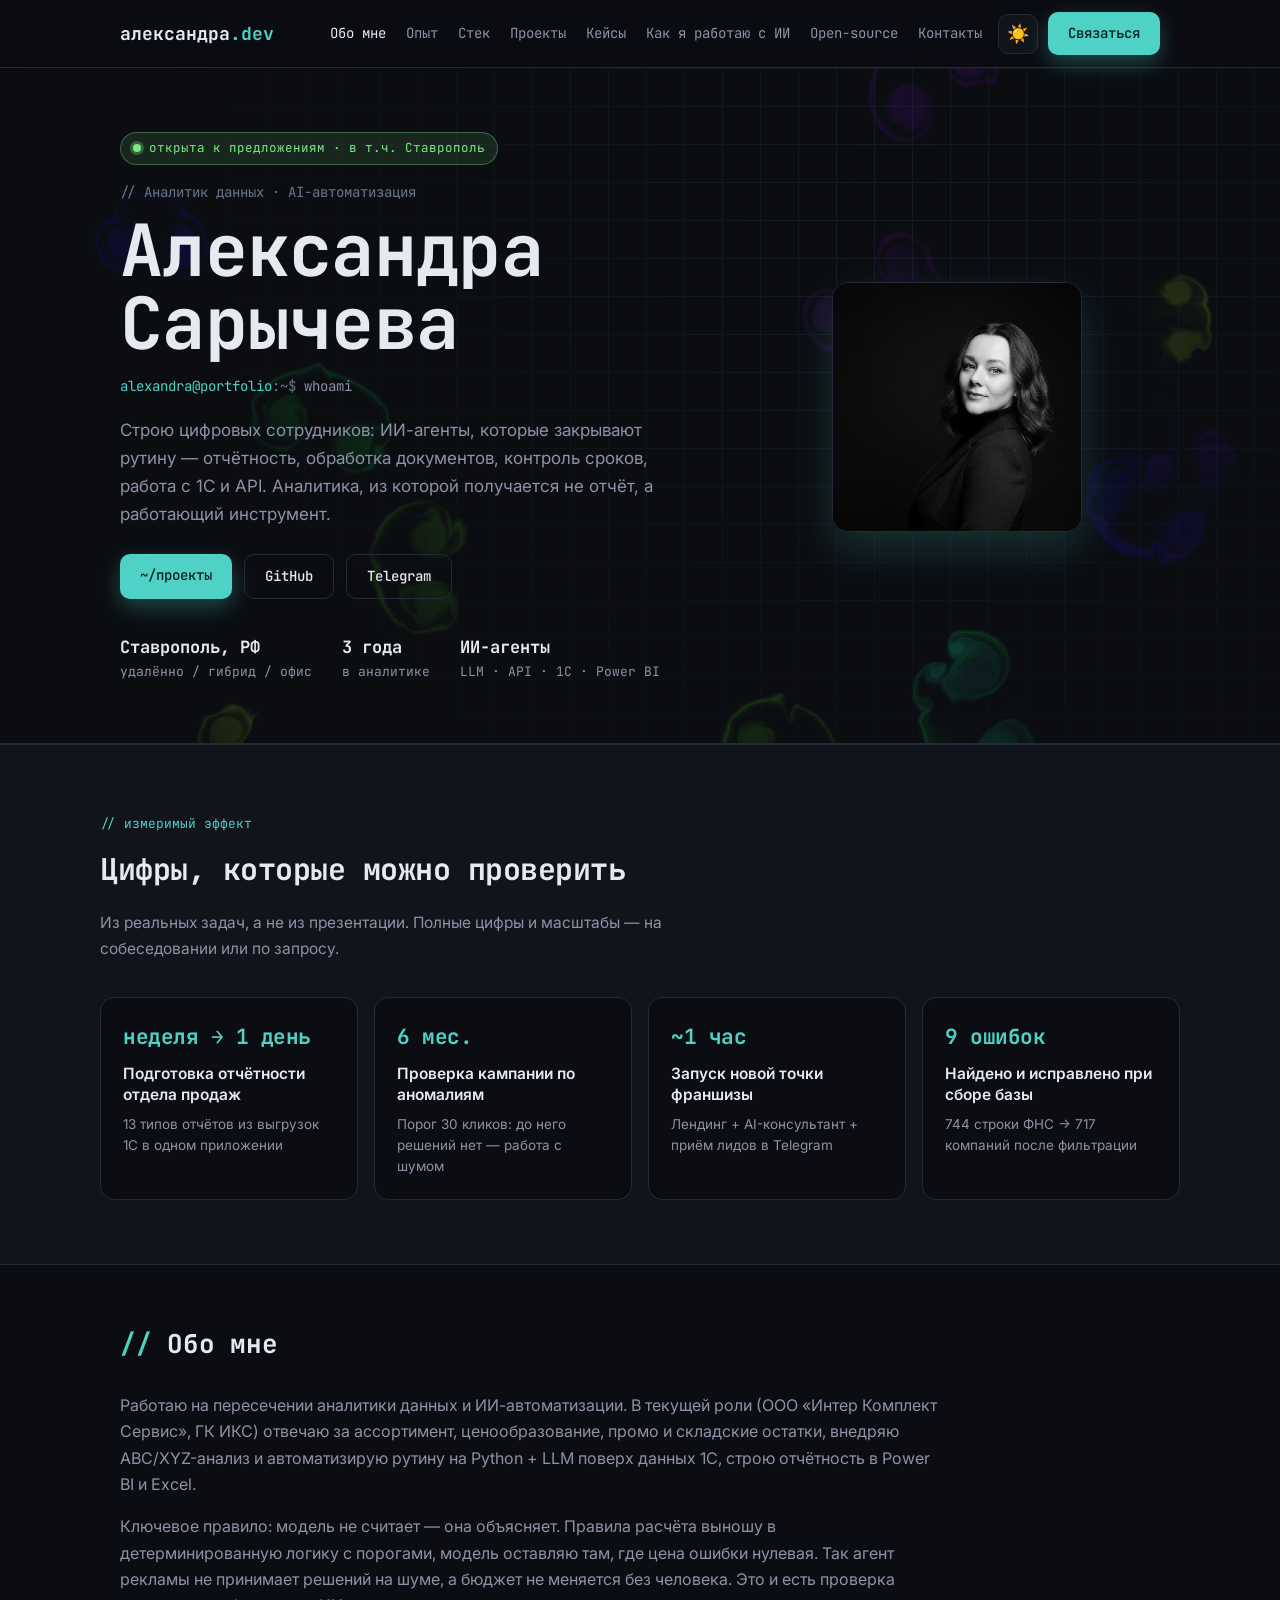
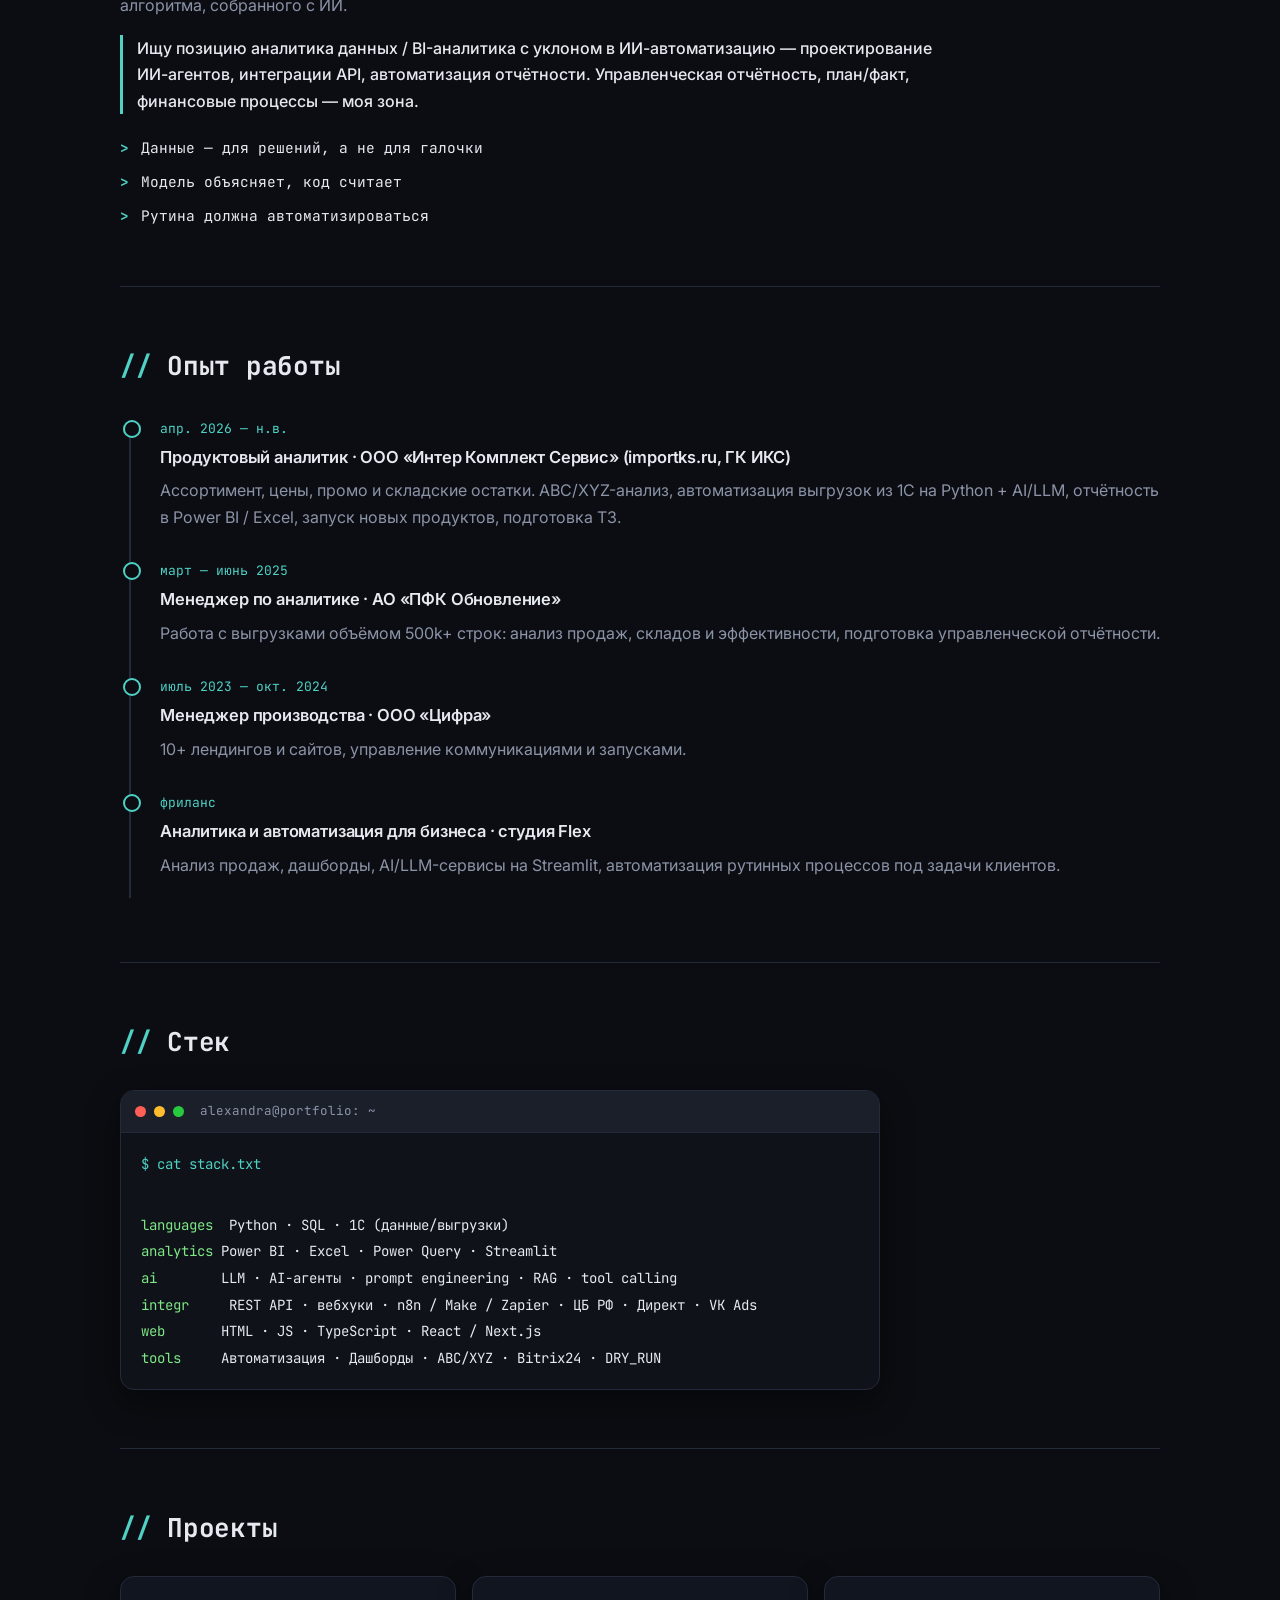
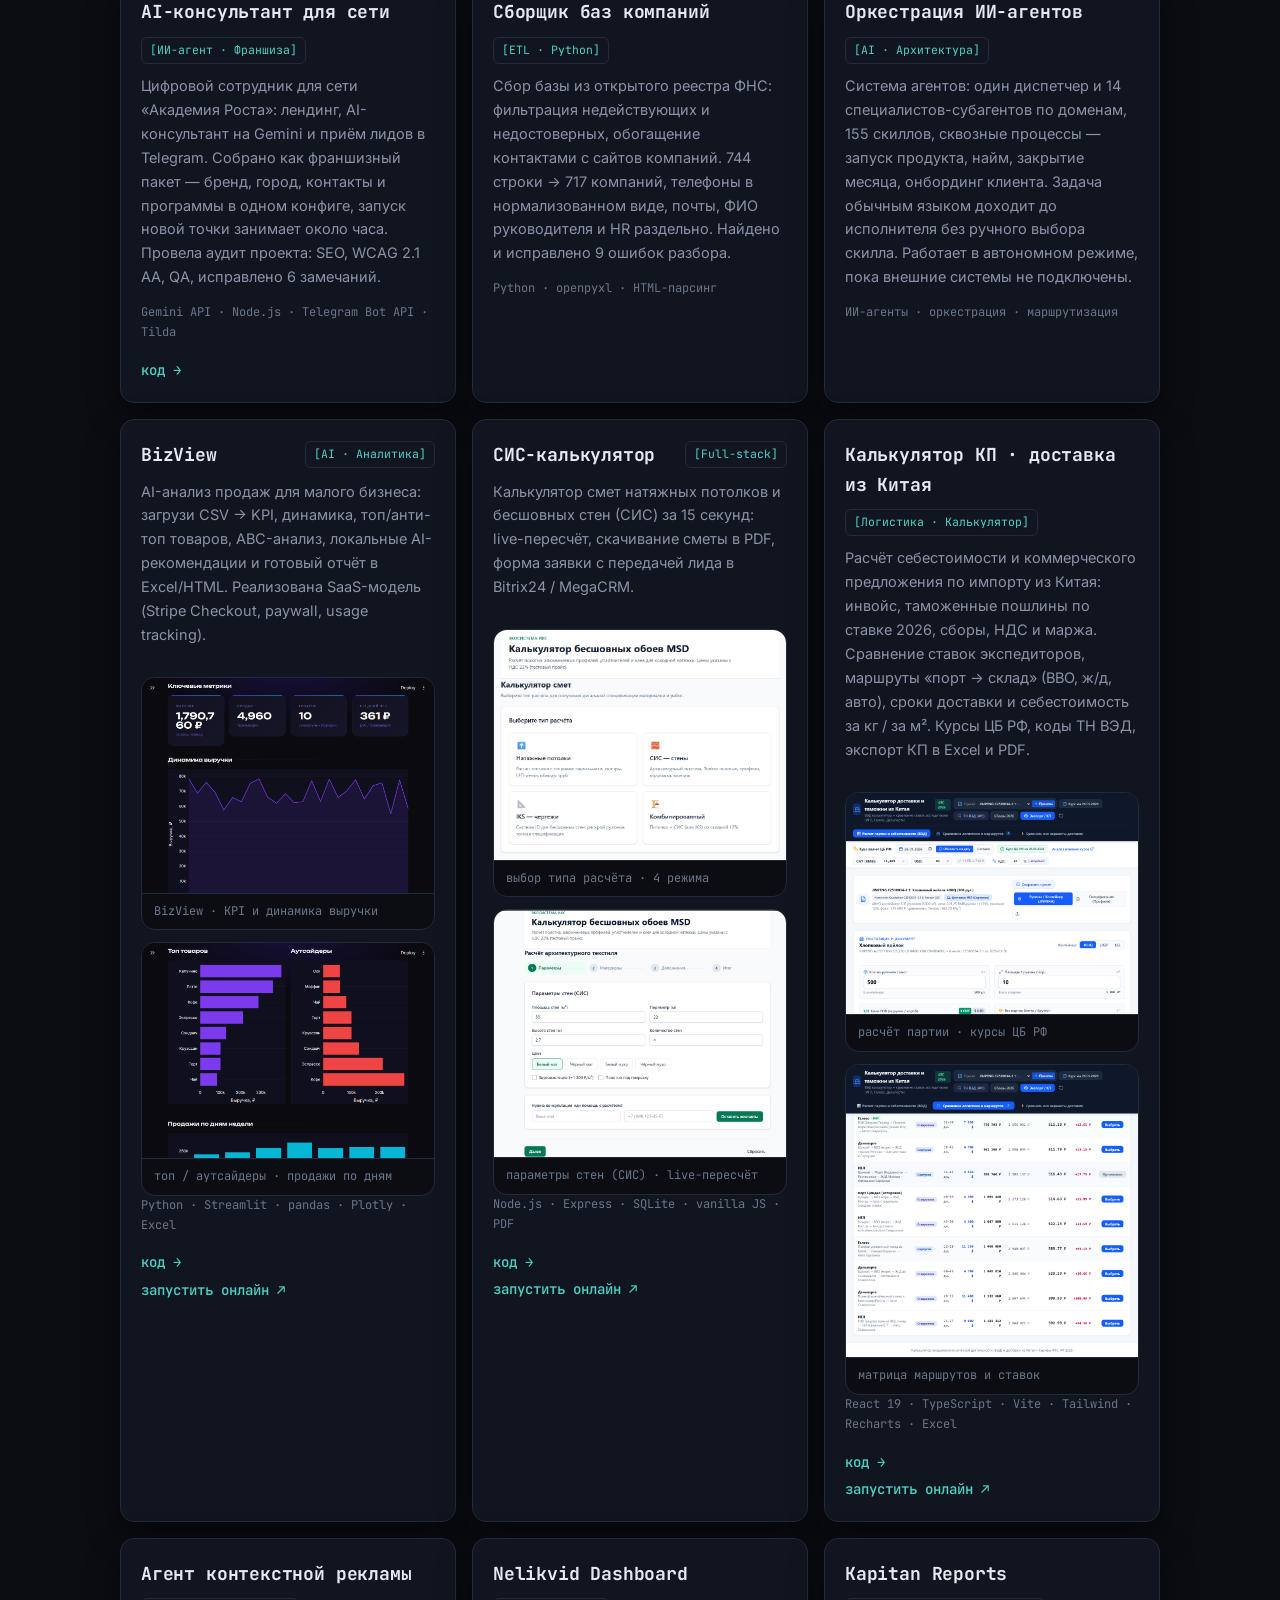
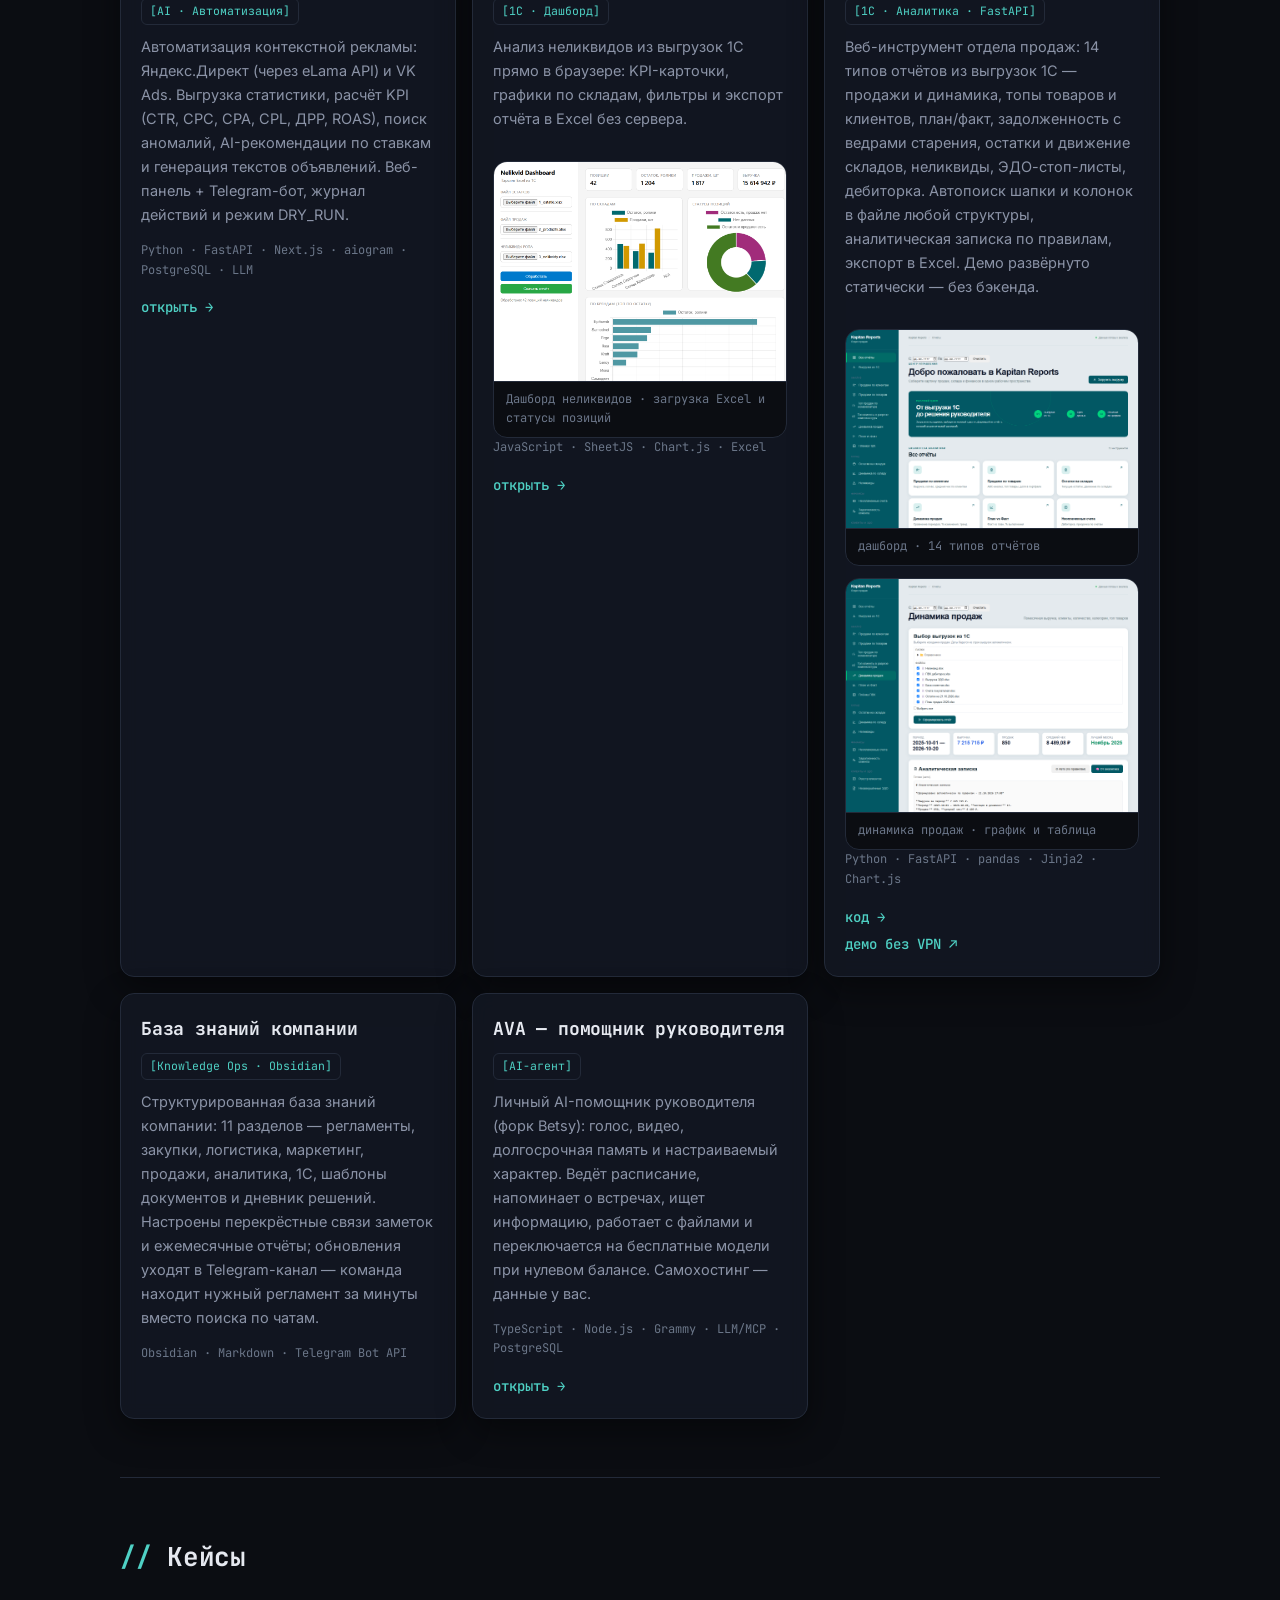
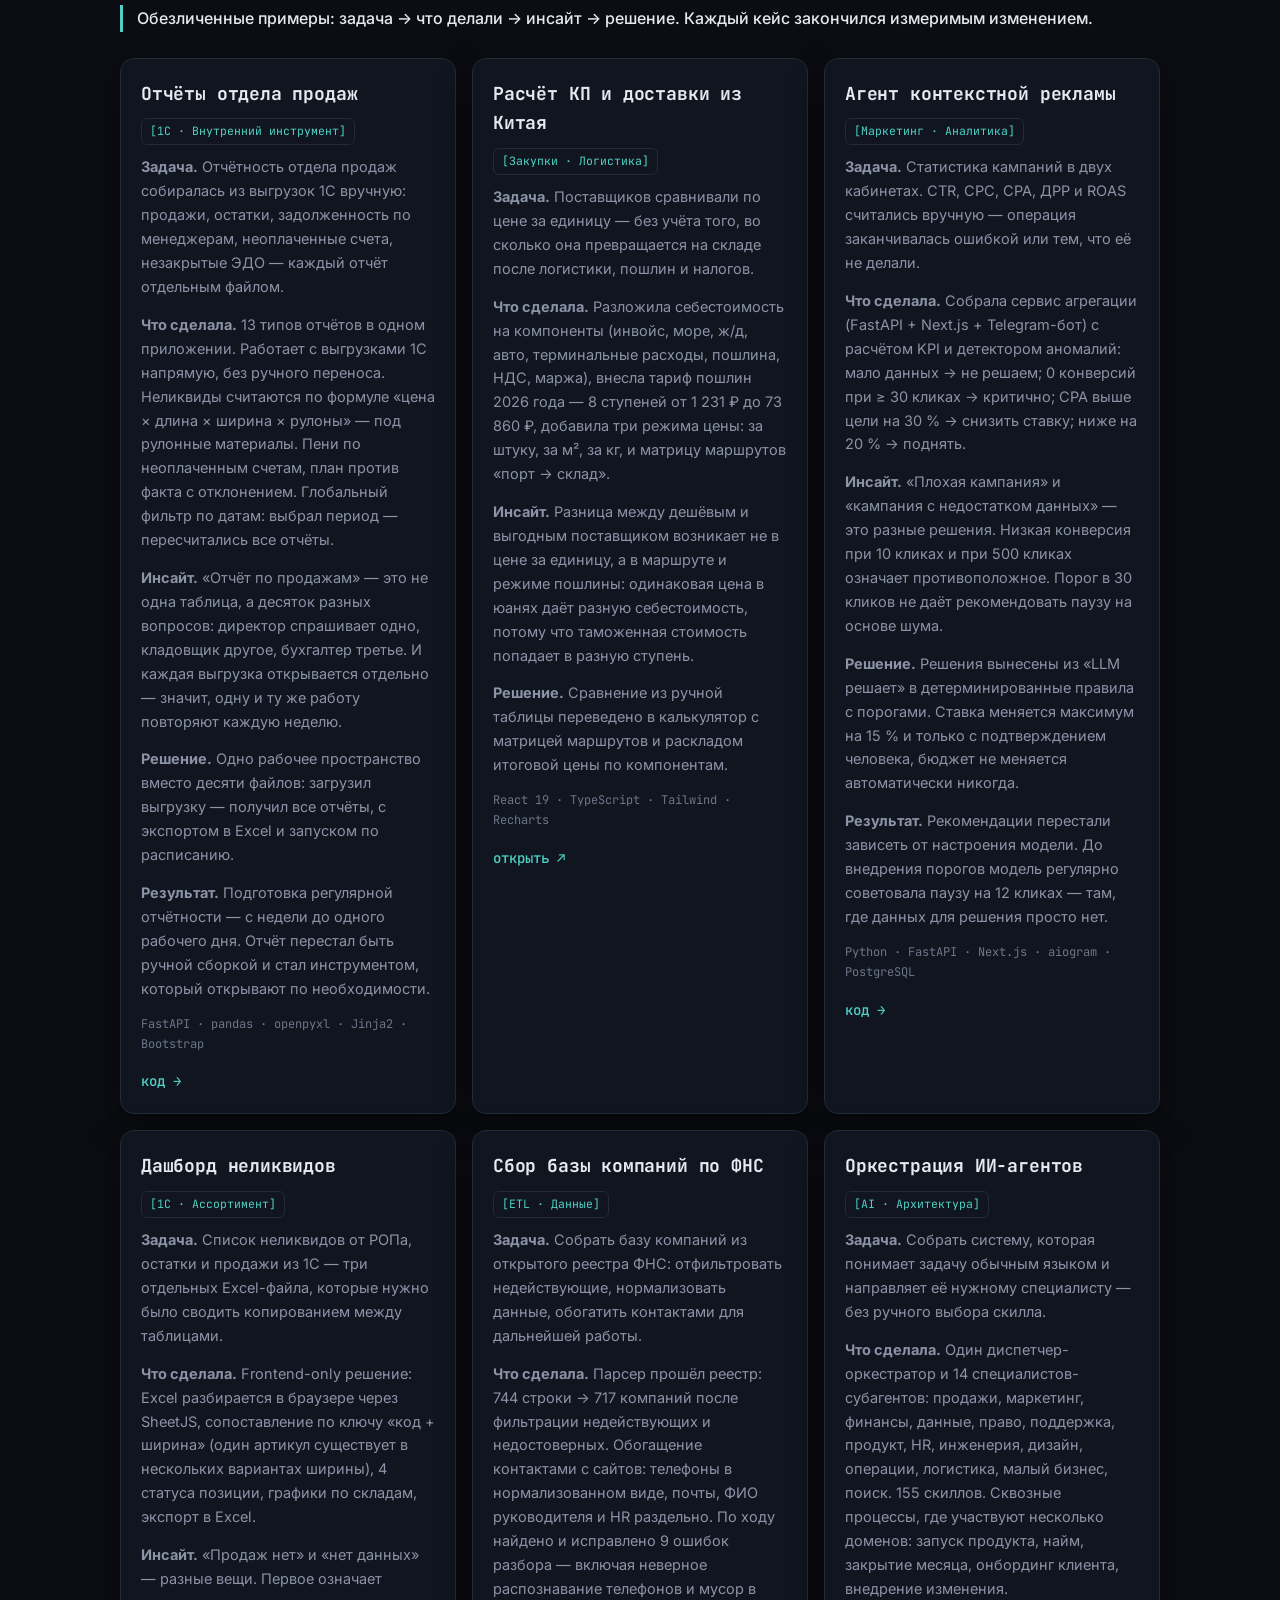
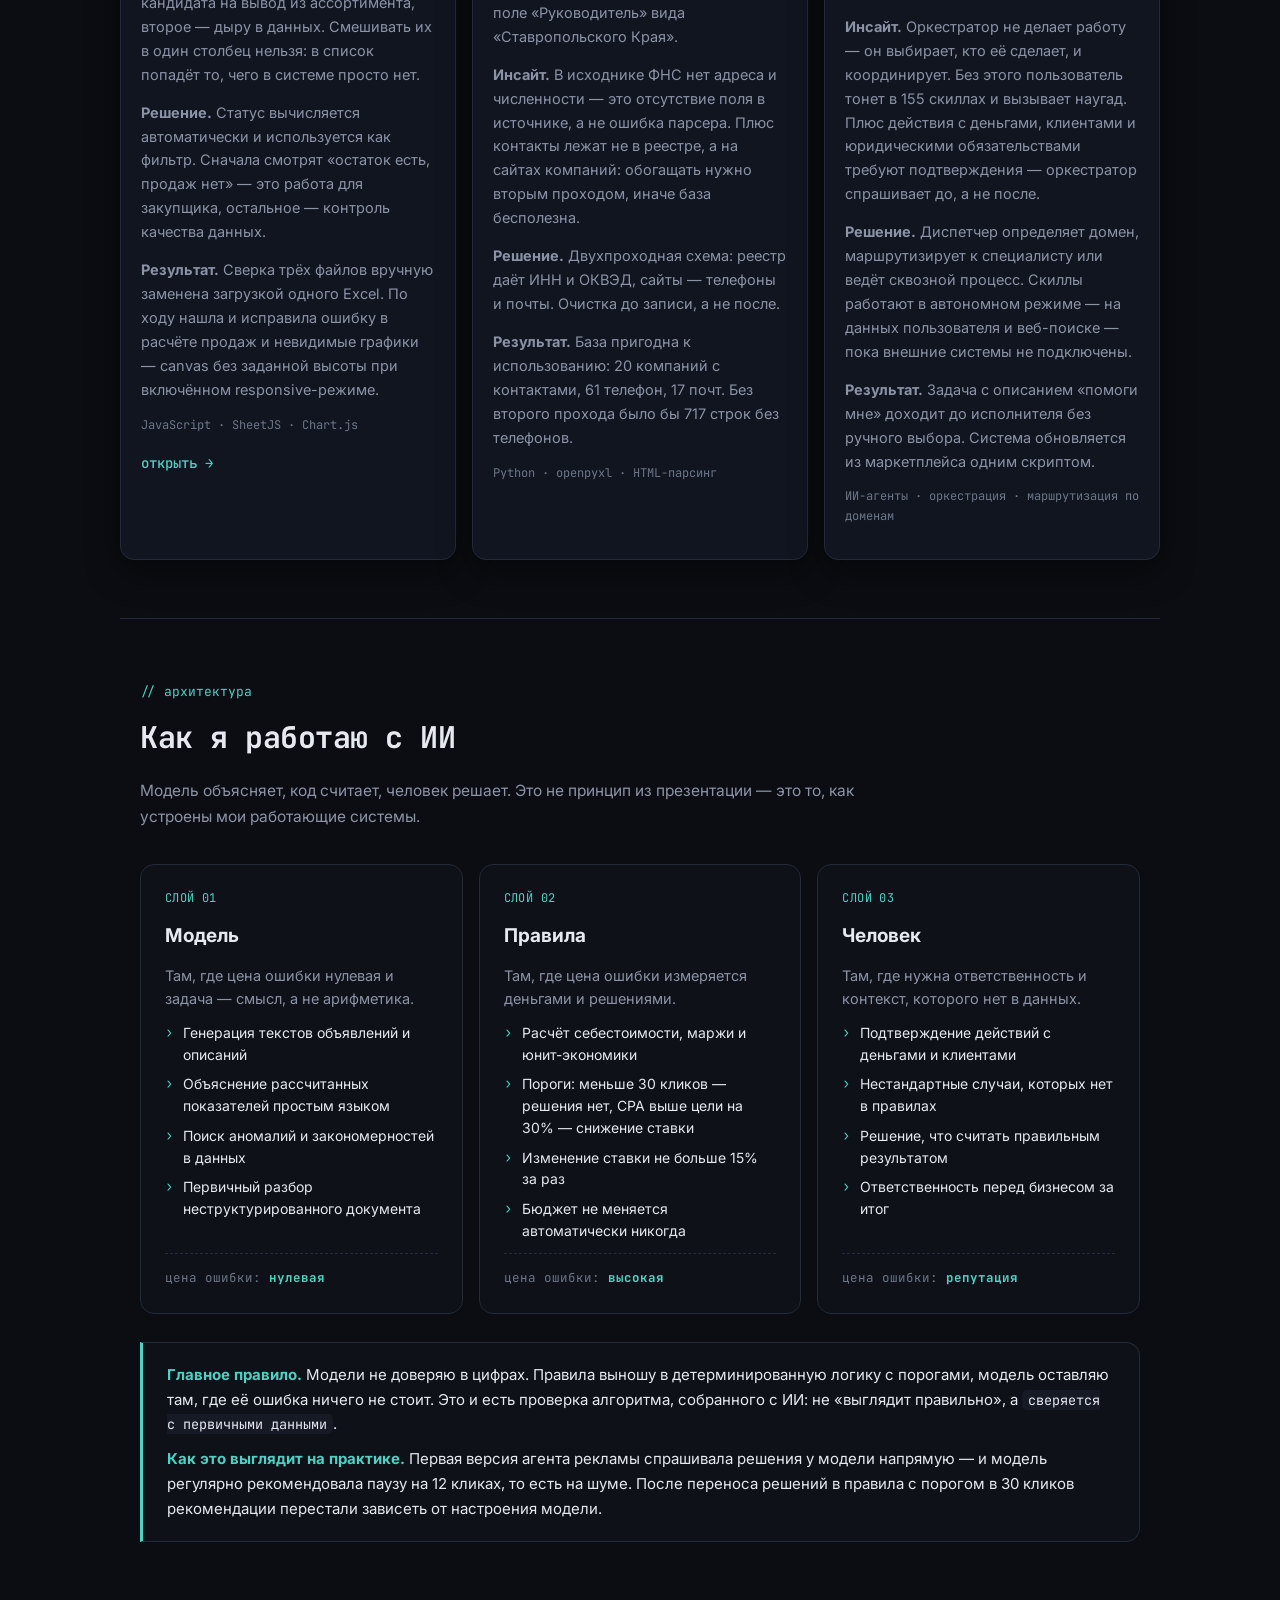
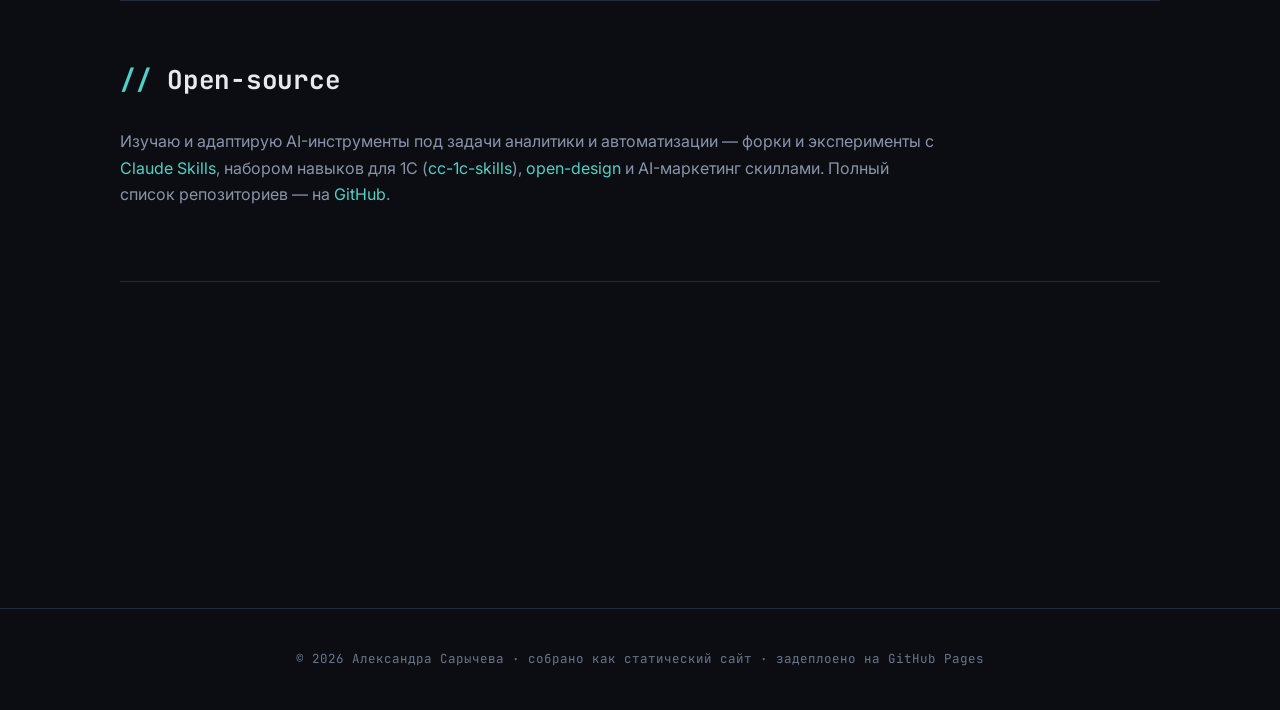
==== commit 71146c09: "Калькулятор: ссылки на china-landed-cost (GitHub Pages вместо chinacalc.ai.studio)" ====
--- a/index.html
+++ b/index.html
@@ -256,8 +256,8 @@
             </figure>
           </div>
           <div class="card__tech">React 19 · TypeScript · Vite · Tailwind · Recharts · Excel</div>
-          <a class="card__link" href="https://github.com/SunnyS8/Tonlos" target="_blank" rel="noopener">код →</a>
-          <a class="card__link" href="https://chinacalc.ai.studio/" target="_blank" rel="noopener">запустить онлайн ↗</a>
+          <a class="card__link" href="https://github.com/SunnyS8/china-landed-cost" target="_blank" rel="noopener">код →</a>
+          <a class="card__link" href="https://sunnys8.github.io/china-landed-cost/" target="_blank" rel="noopener">запустить онлайн ↗</a>
         </article>
 
         <article class="card">
@@ -369,7 +369,7 @@
           <p><strong>Решение.</strong> Сравнение из ручной таблицы переведено в калькулятор
             с матрицей маршрутов и раскладом итоговой цены по компонентам.</p>
           <div class="card__tech">React 19 · TypeScript · Tailwind · Recharts</div>
-          <a class="card__link" href="https://chinacalc.ai.studio/" target="_blank" rel="noopener">открыть ↗</a>
+          <a class="card__link" href="https://sunnys8.github.io/china-landed-cost/" target="_blank" rel="noopener">открыть ↗</a>
         </article>
 
         <article class="card">
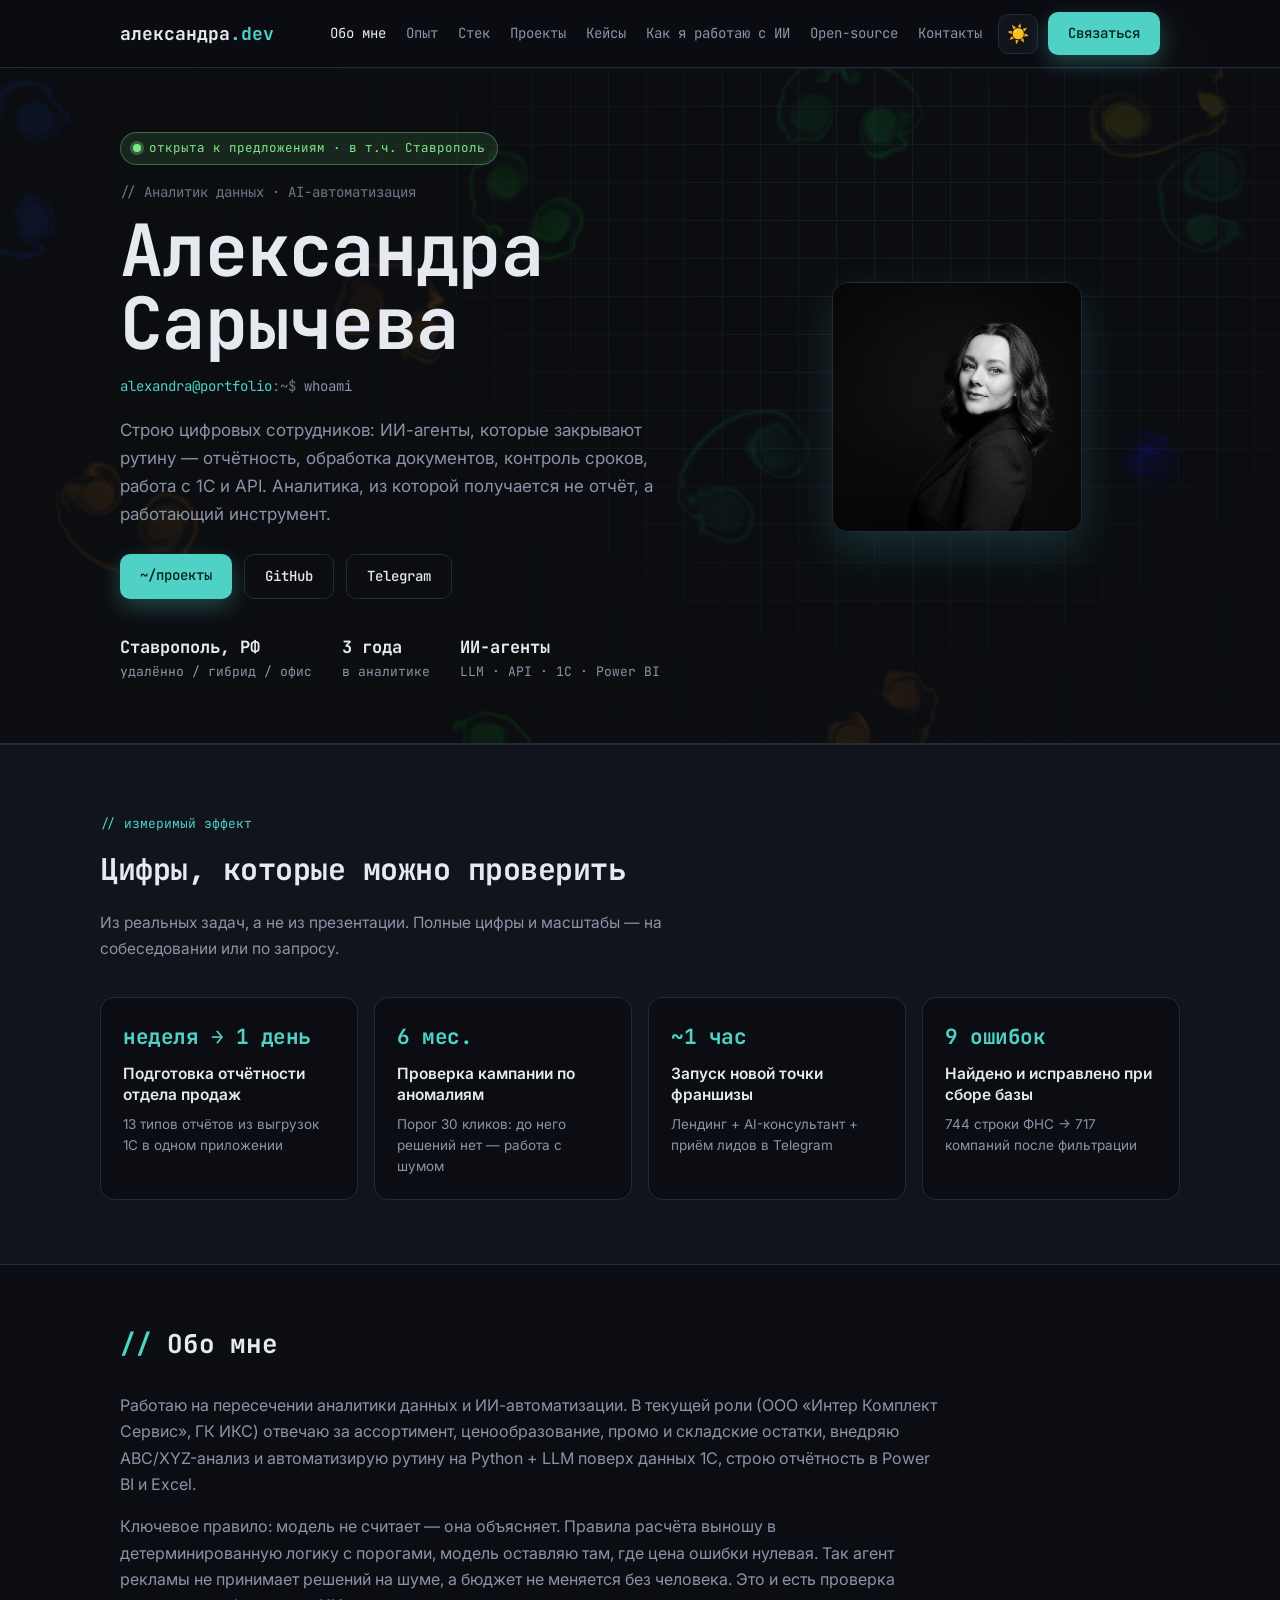
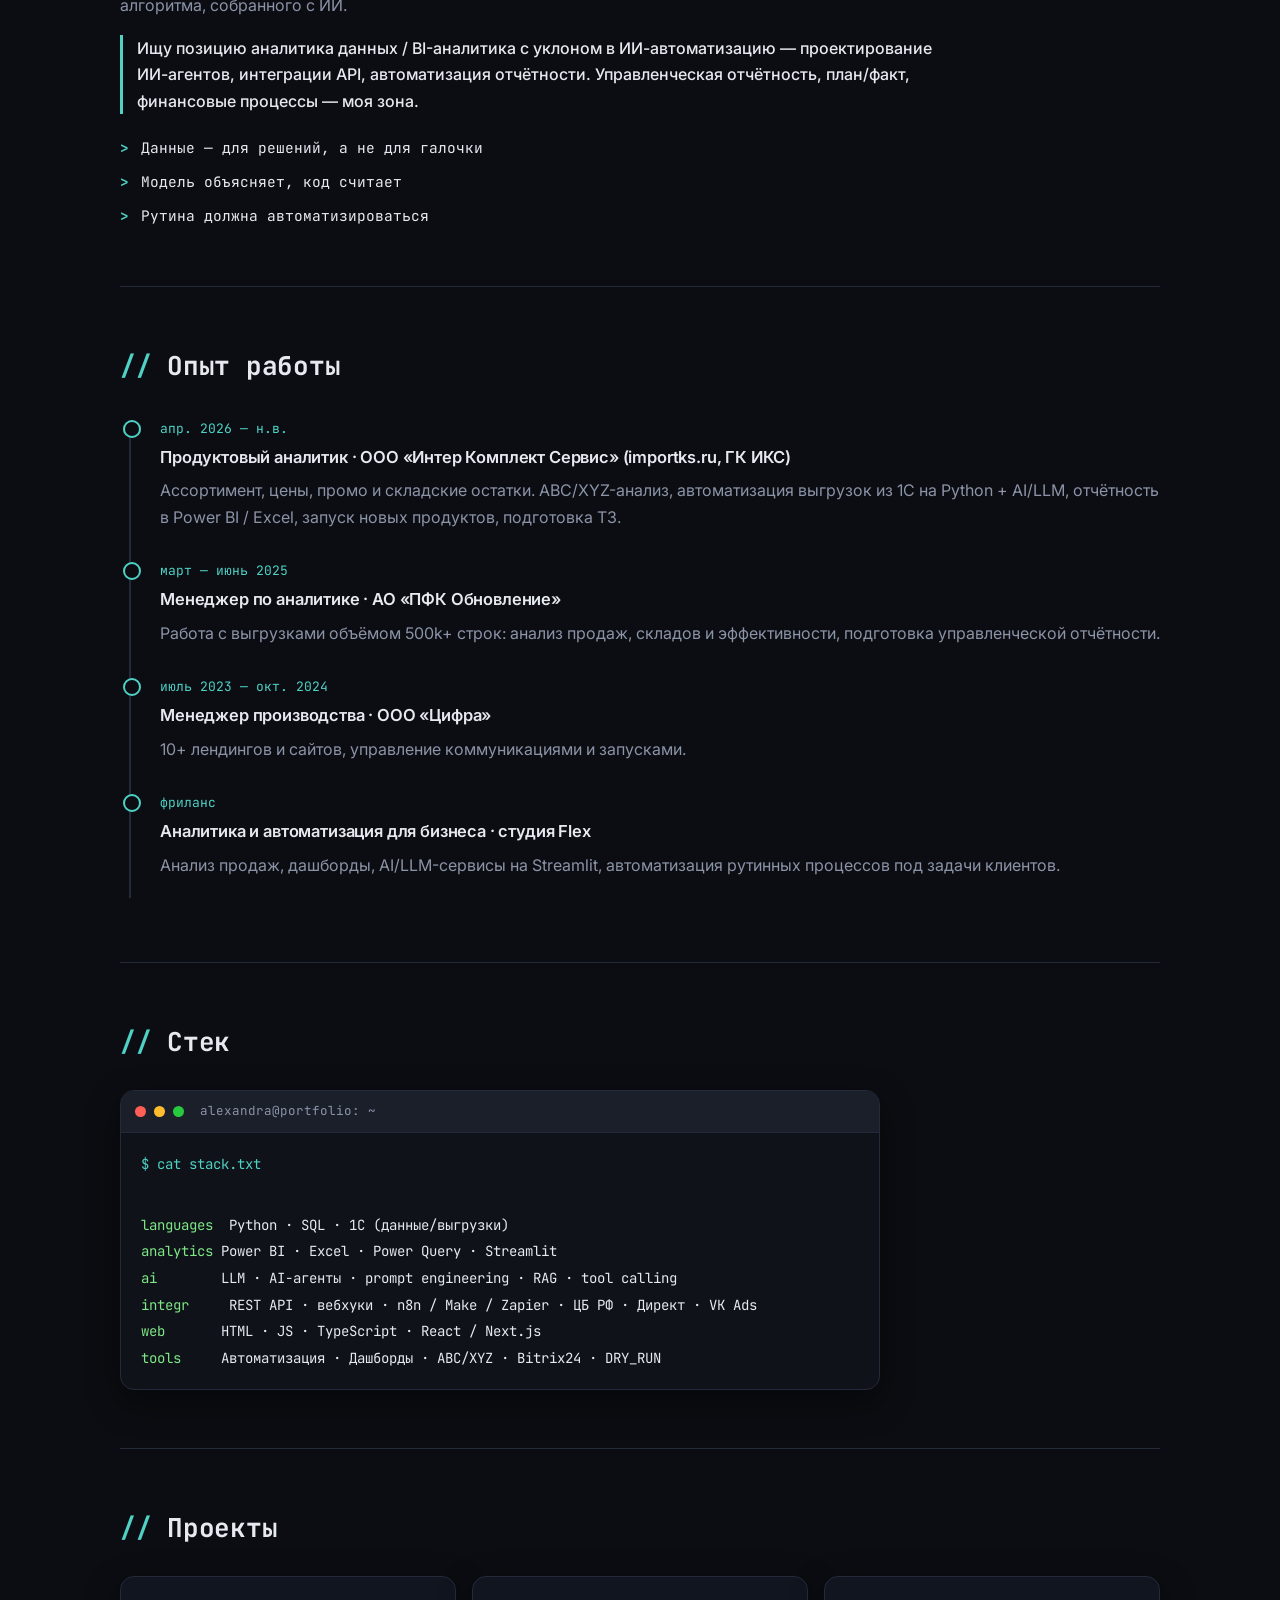
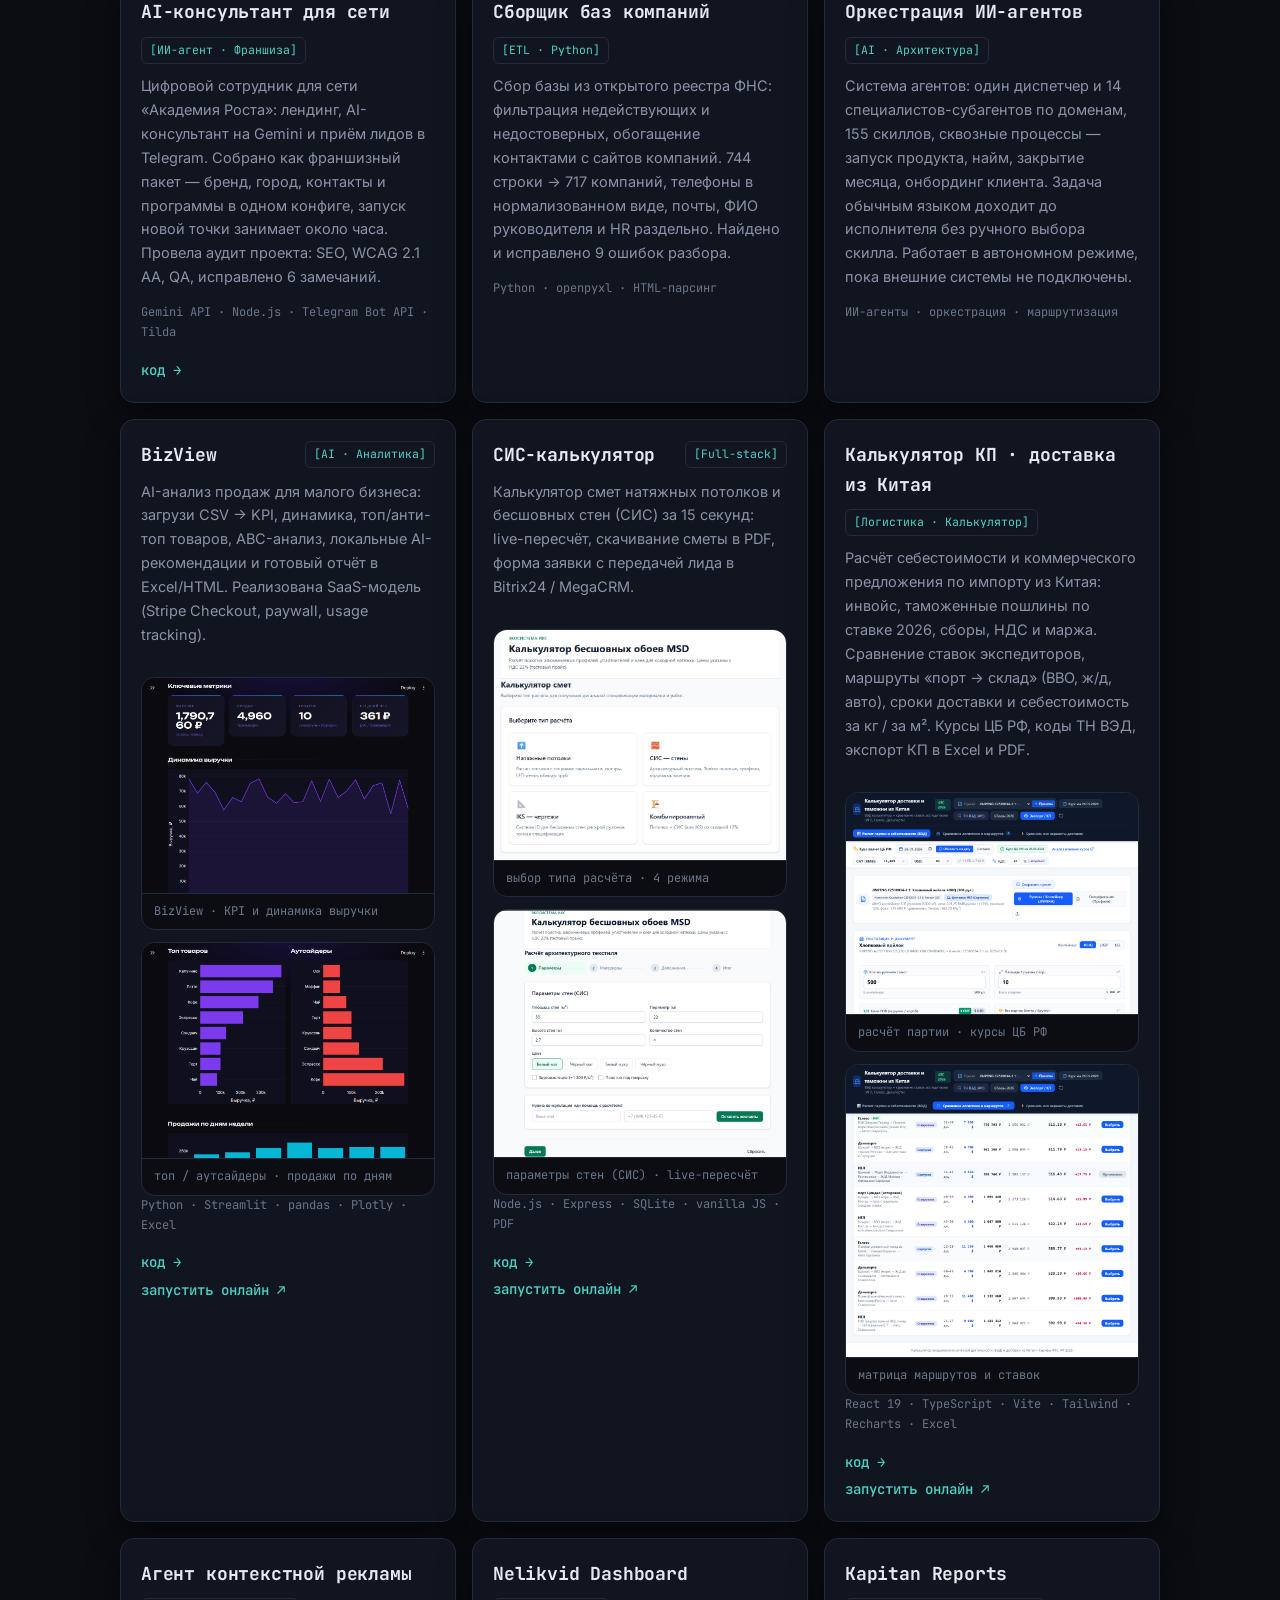
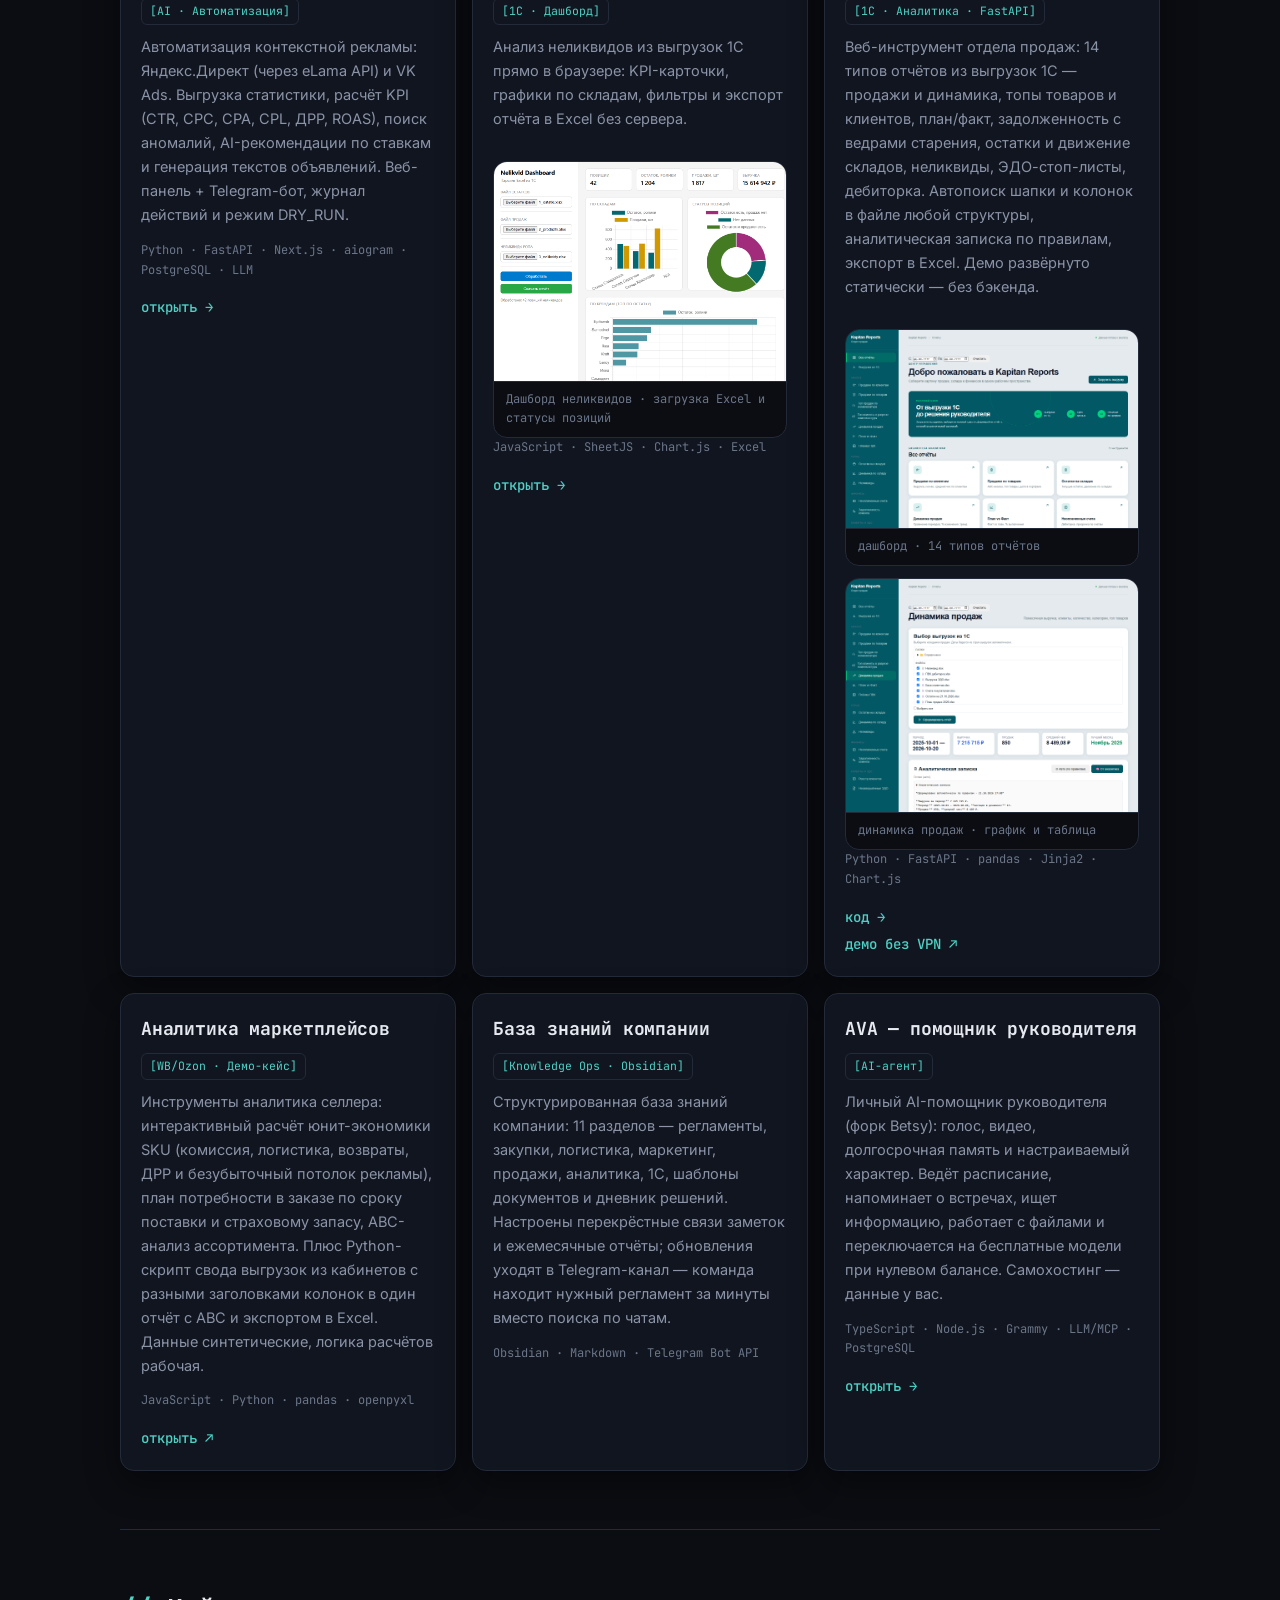
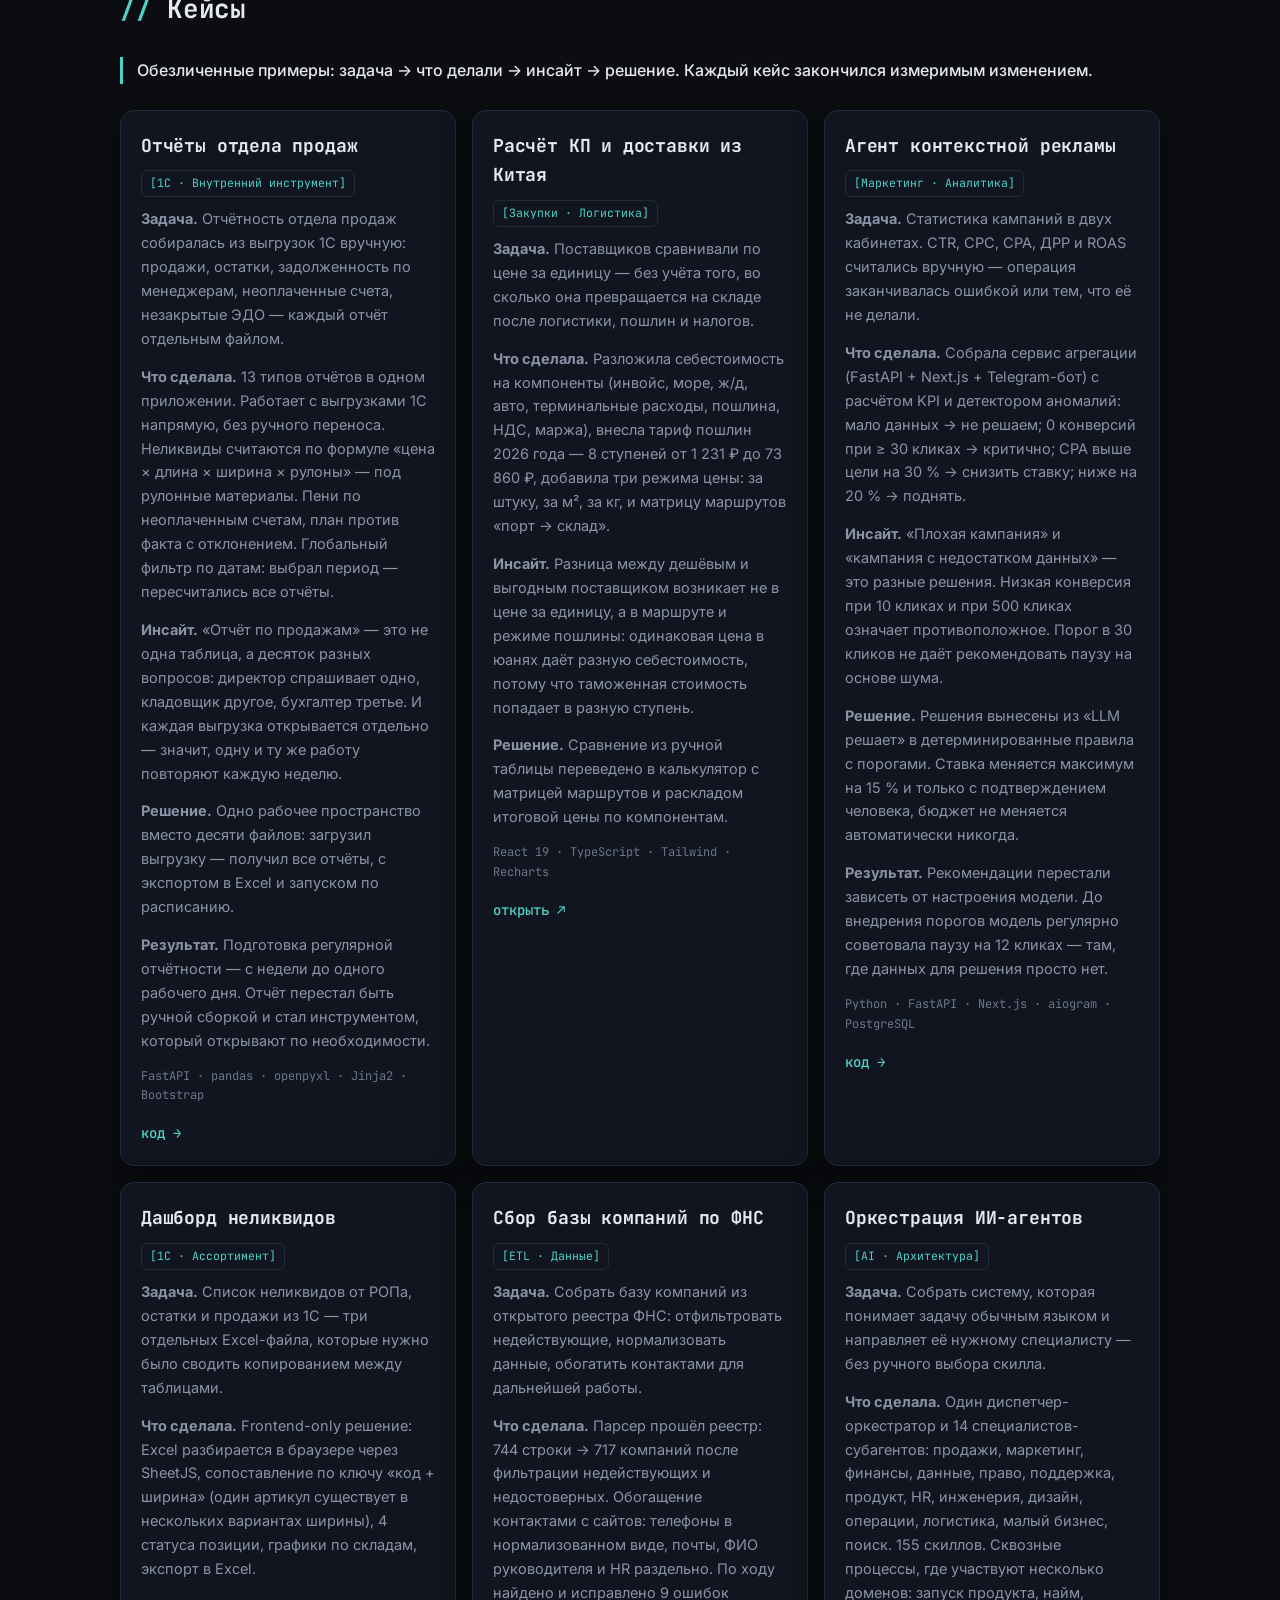
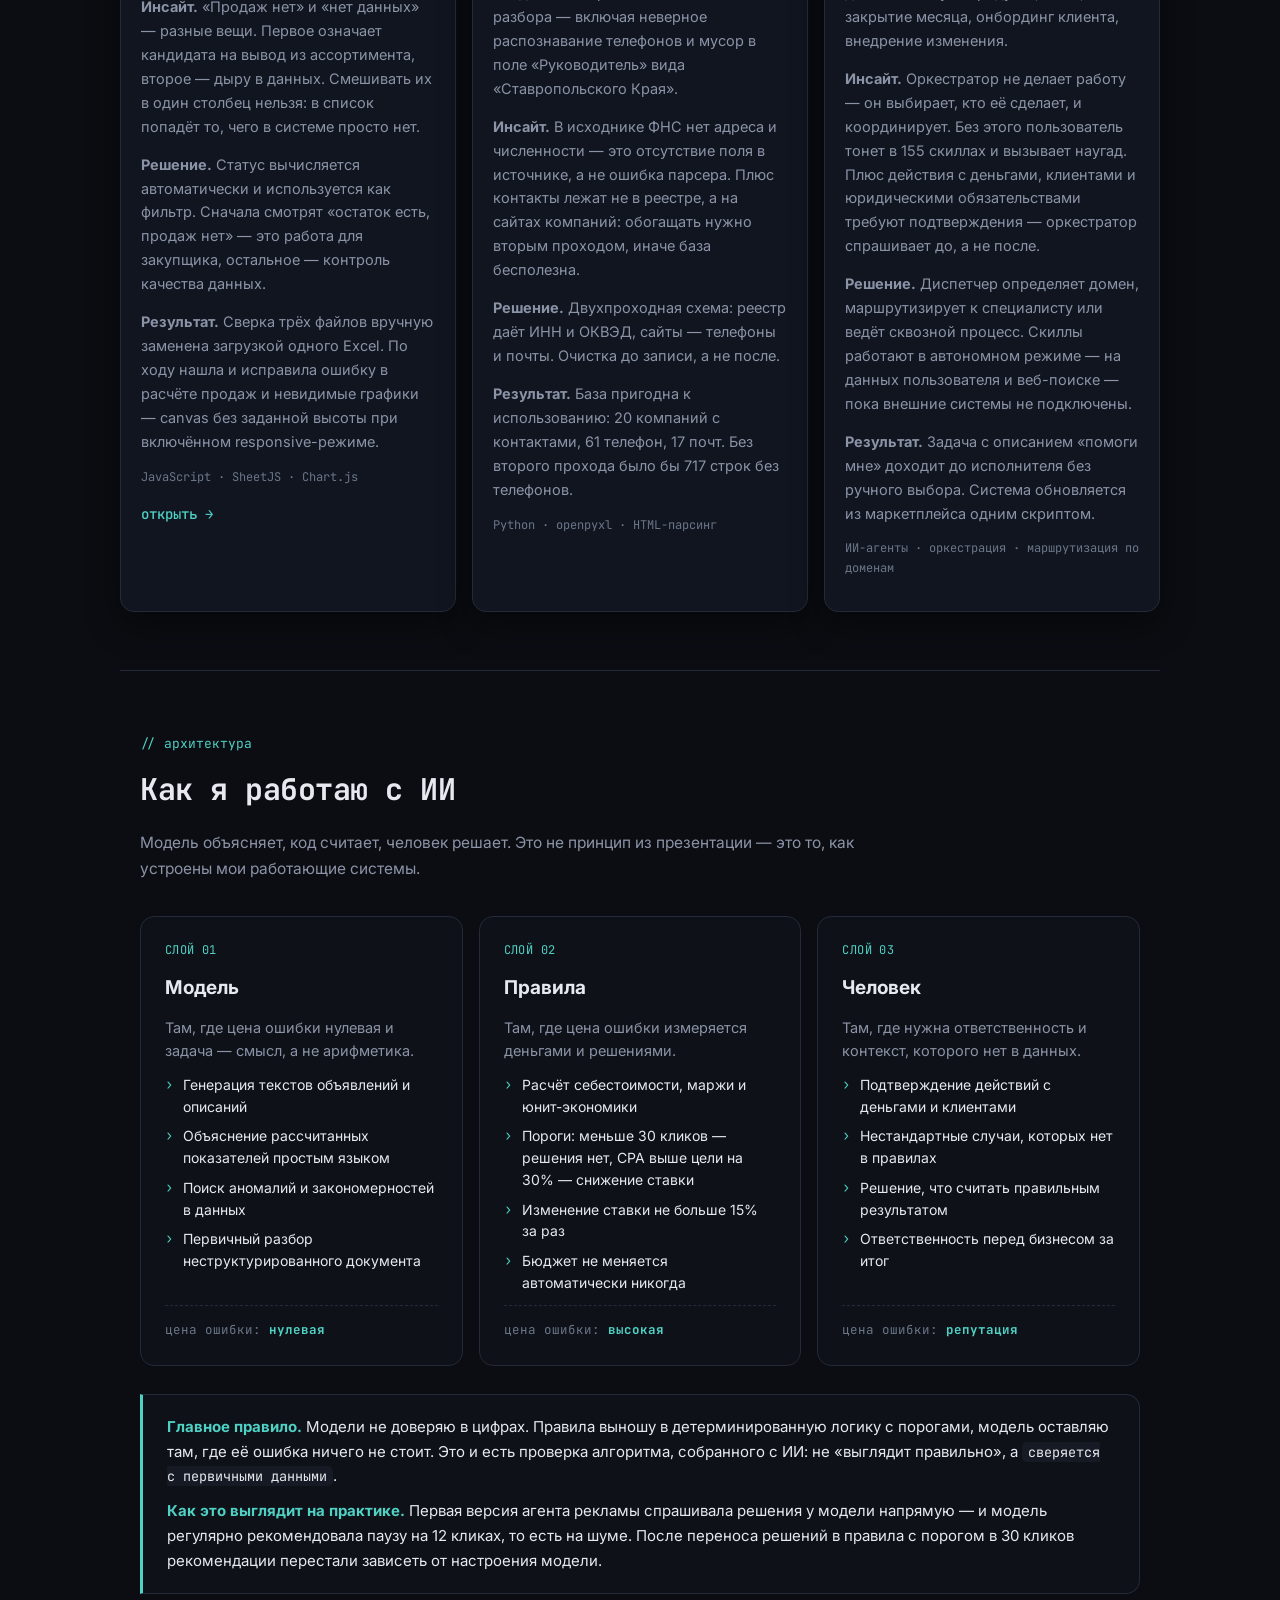
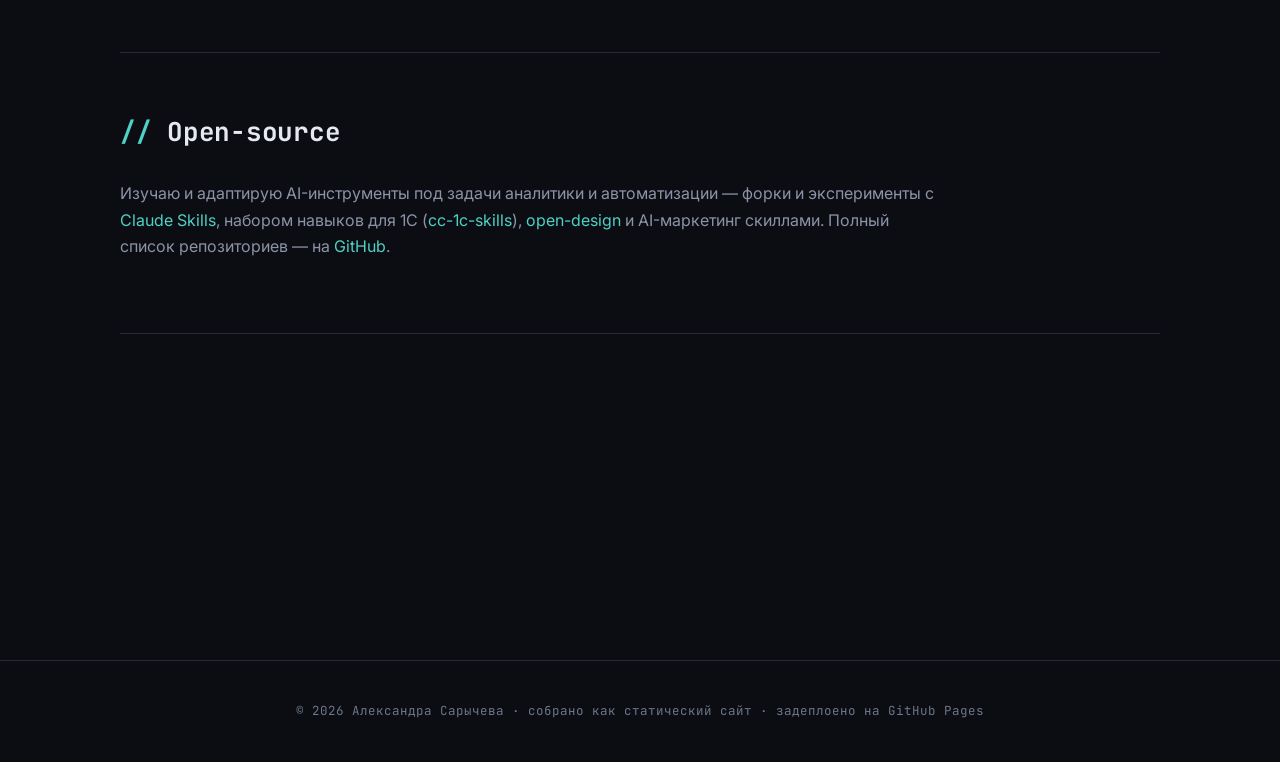
==== commit 81cde1d5: "add mp-analytics: demo case (unit econ calculator, ABC, stock plan) + mp_svod.py" ====
--- a/index.html
+++ b/index.html
@@ -305,6 +305,13 @@
         </article>
 
         <article class="card">
+          <div class="card__head"><h3>Аналитика маркетплейсов</h3><span class="card__tag">[WB/Ozon · Демо-кейс]</span></div>
+          <p>Инструменты аналитика селлера: интерактивный расчёт юнит-экономики SKU (комиссия, логистика, возвраты, ДРР и безубыточный потолок рекламы), план потребности в заказе по сроку поставки и страховому запасу, ABC-анализ ассортимента. Плюс Python-скрипт свода выгрузок из кабинетов с разными заголовками колонок в один отчёт с ABC и экспортом в Excel. Данные синтетические, логика расчётов рабочая.</p>
+          <div class="card__tech">JavaScript · Python · pandas · openpyxl</div>
+          <a class="card__link" href="https://sunnys8.github.io/Portfolio/mp-analytics/">открыть ↗</a>
+        </article>
+
+        <article class="card">
           <div class="card__head"><h3>База знаний компании</h3><span class="card__tag">[Knowledge Ops · Obsidian]</span></div>
           <p>Структурированная база знаний компании: 11 разделов — регламенты, закупки,
             логистика, маркетинг, продажи, аналитика, 1С, шаблоны документов и дневник
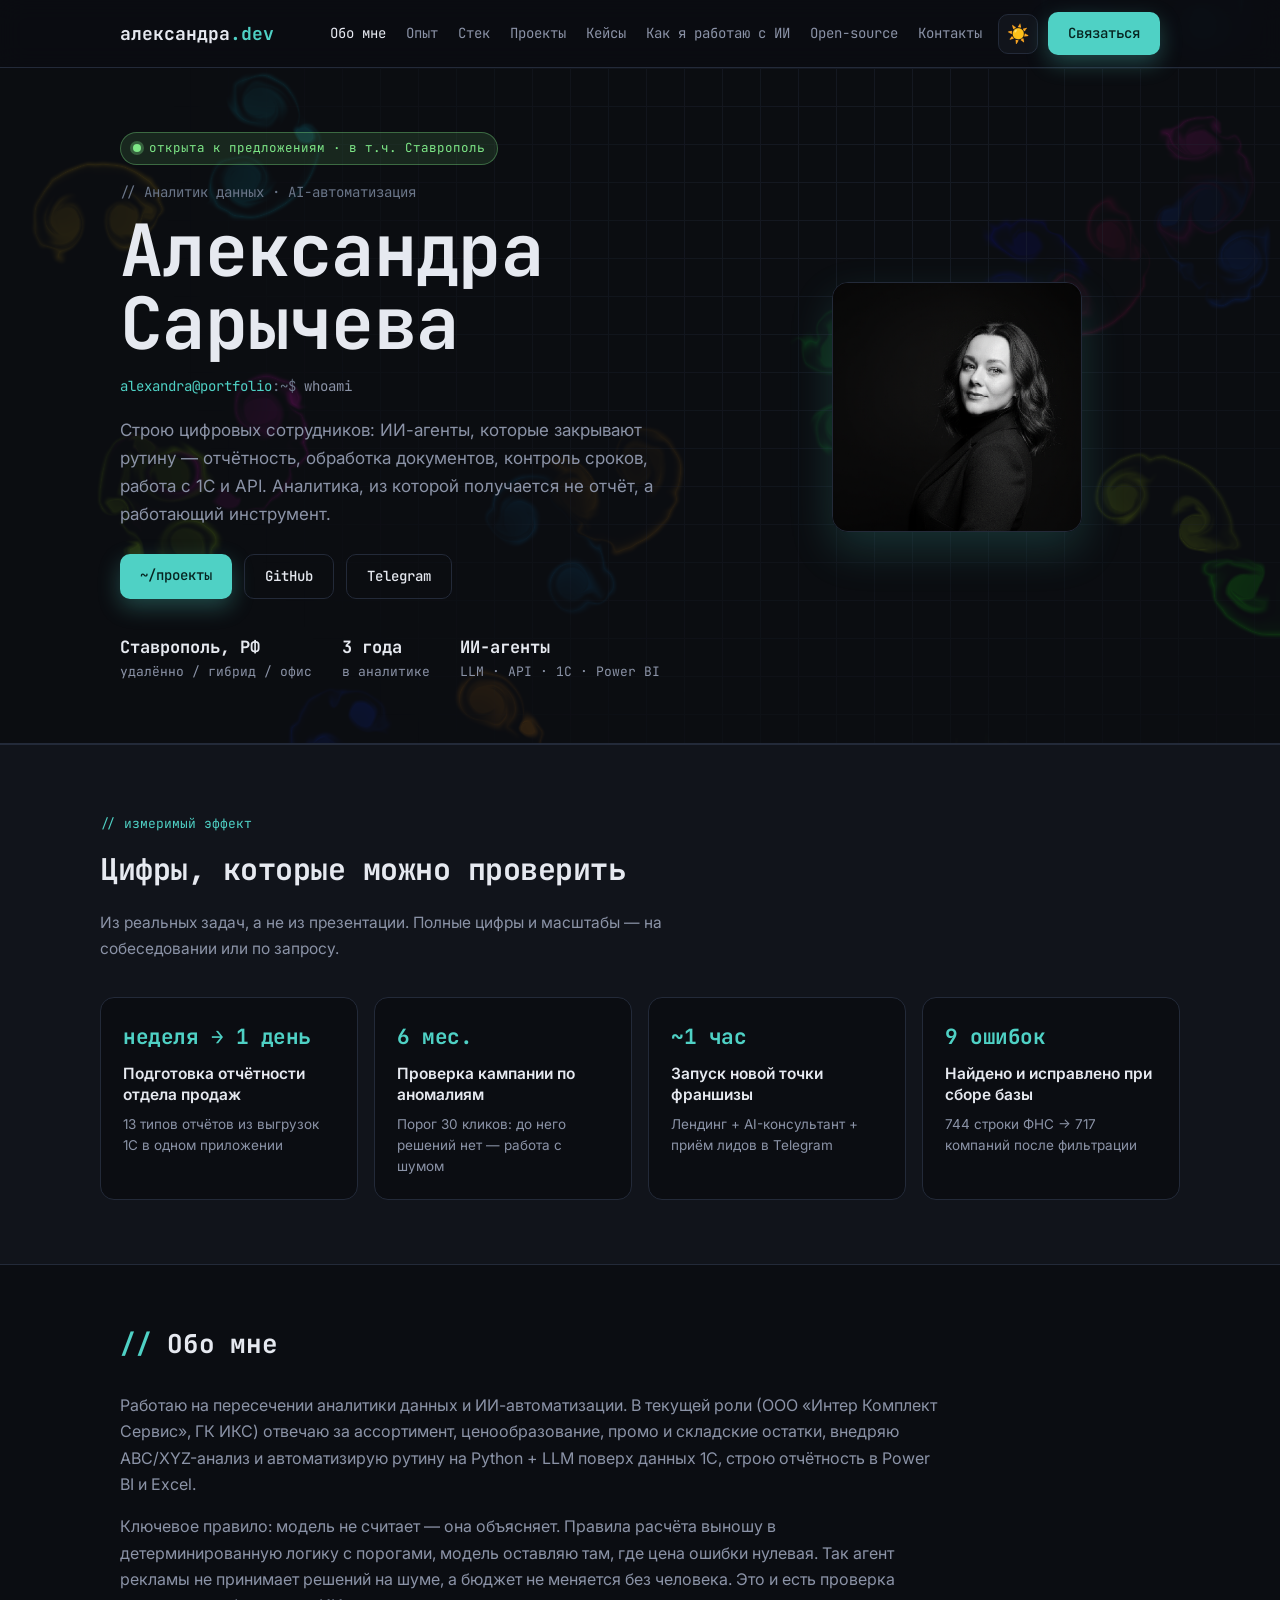
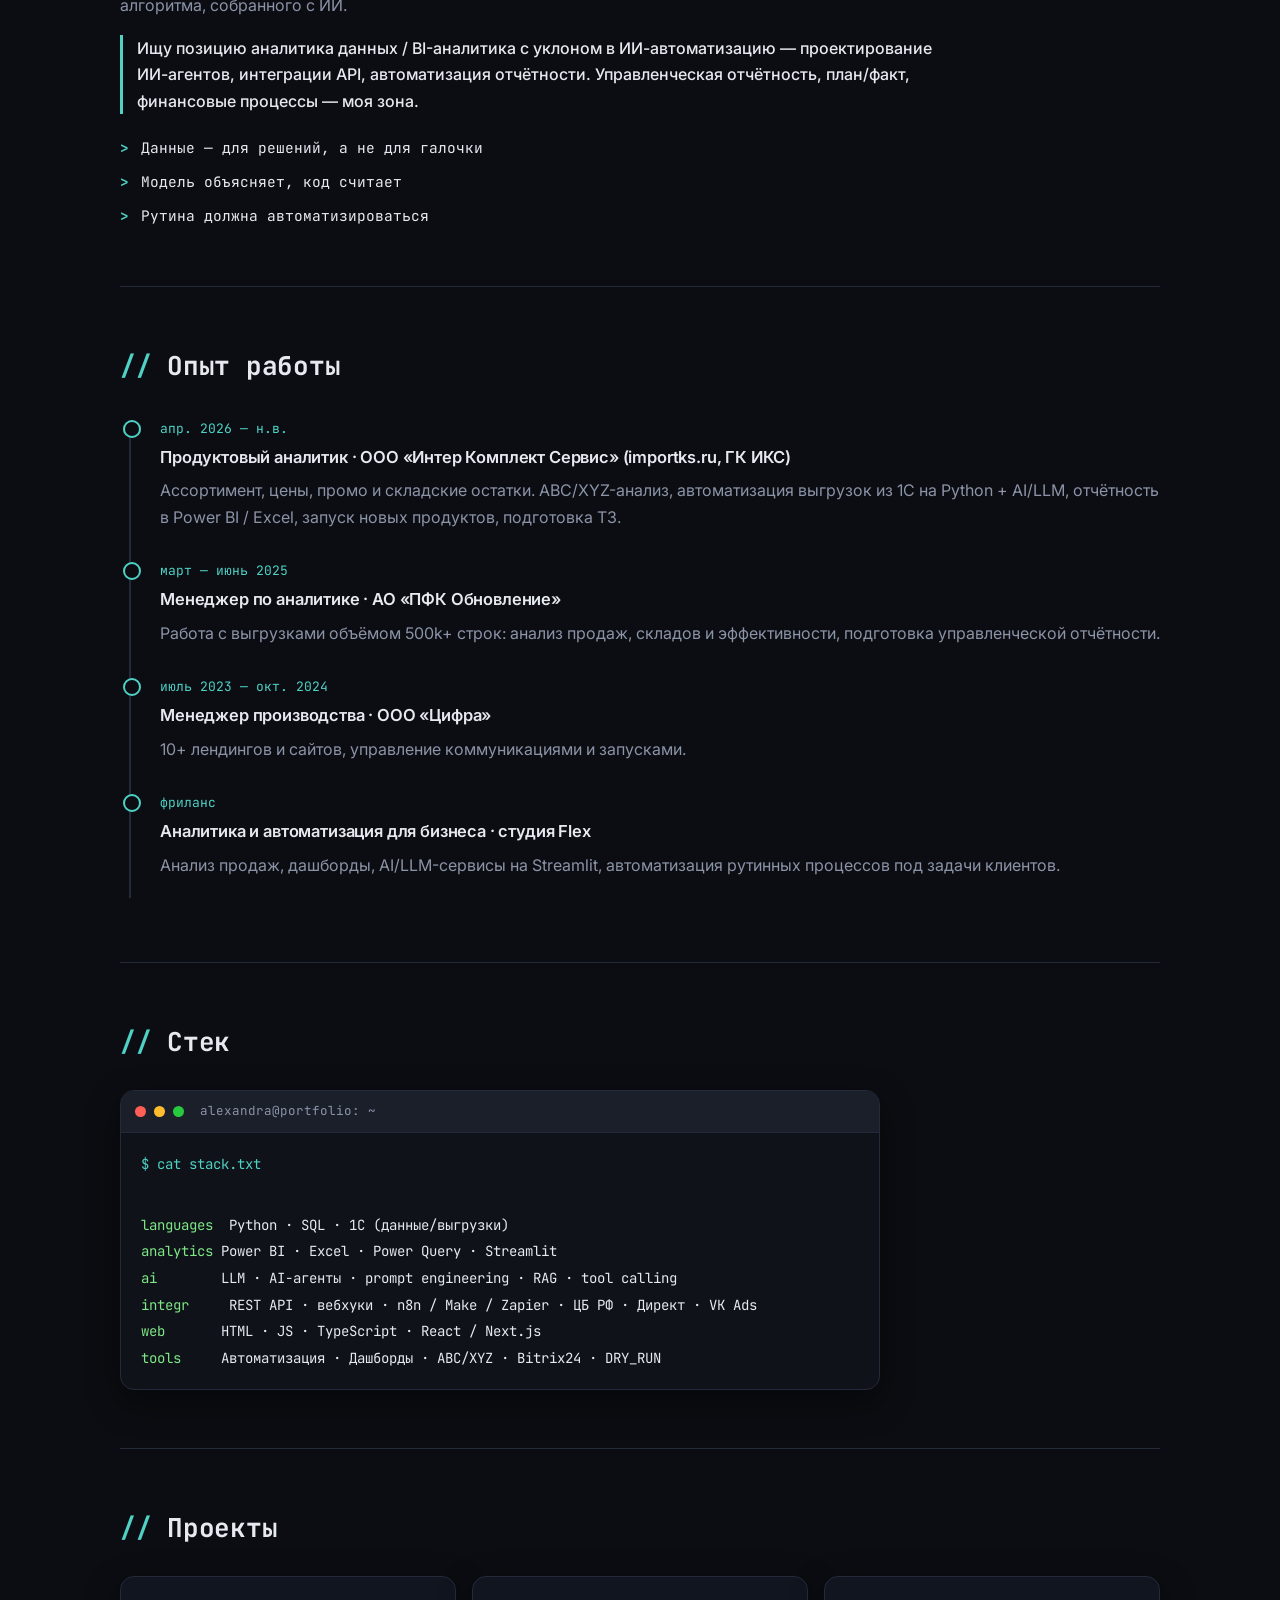
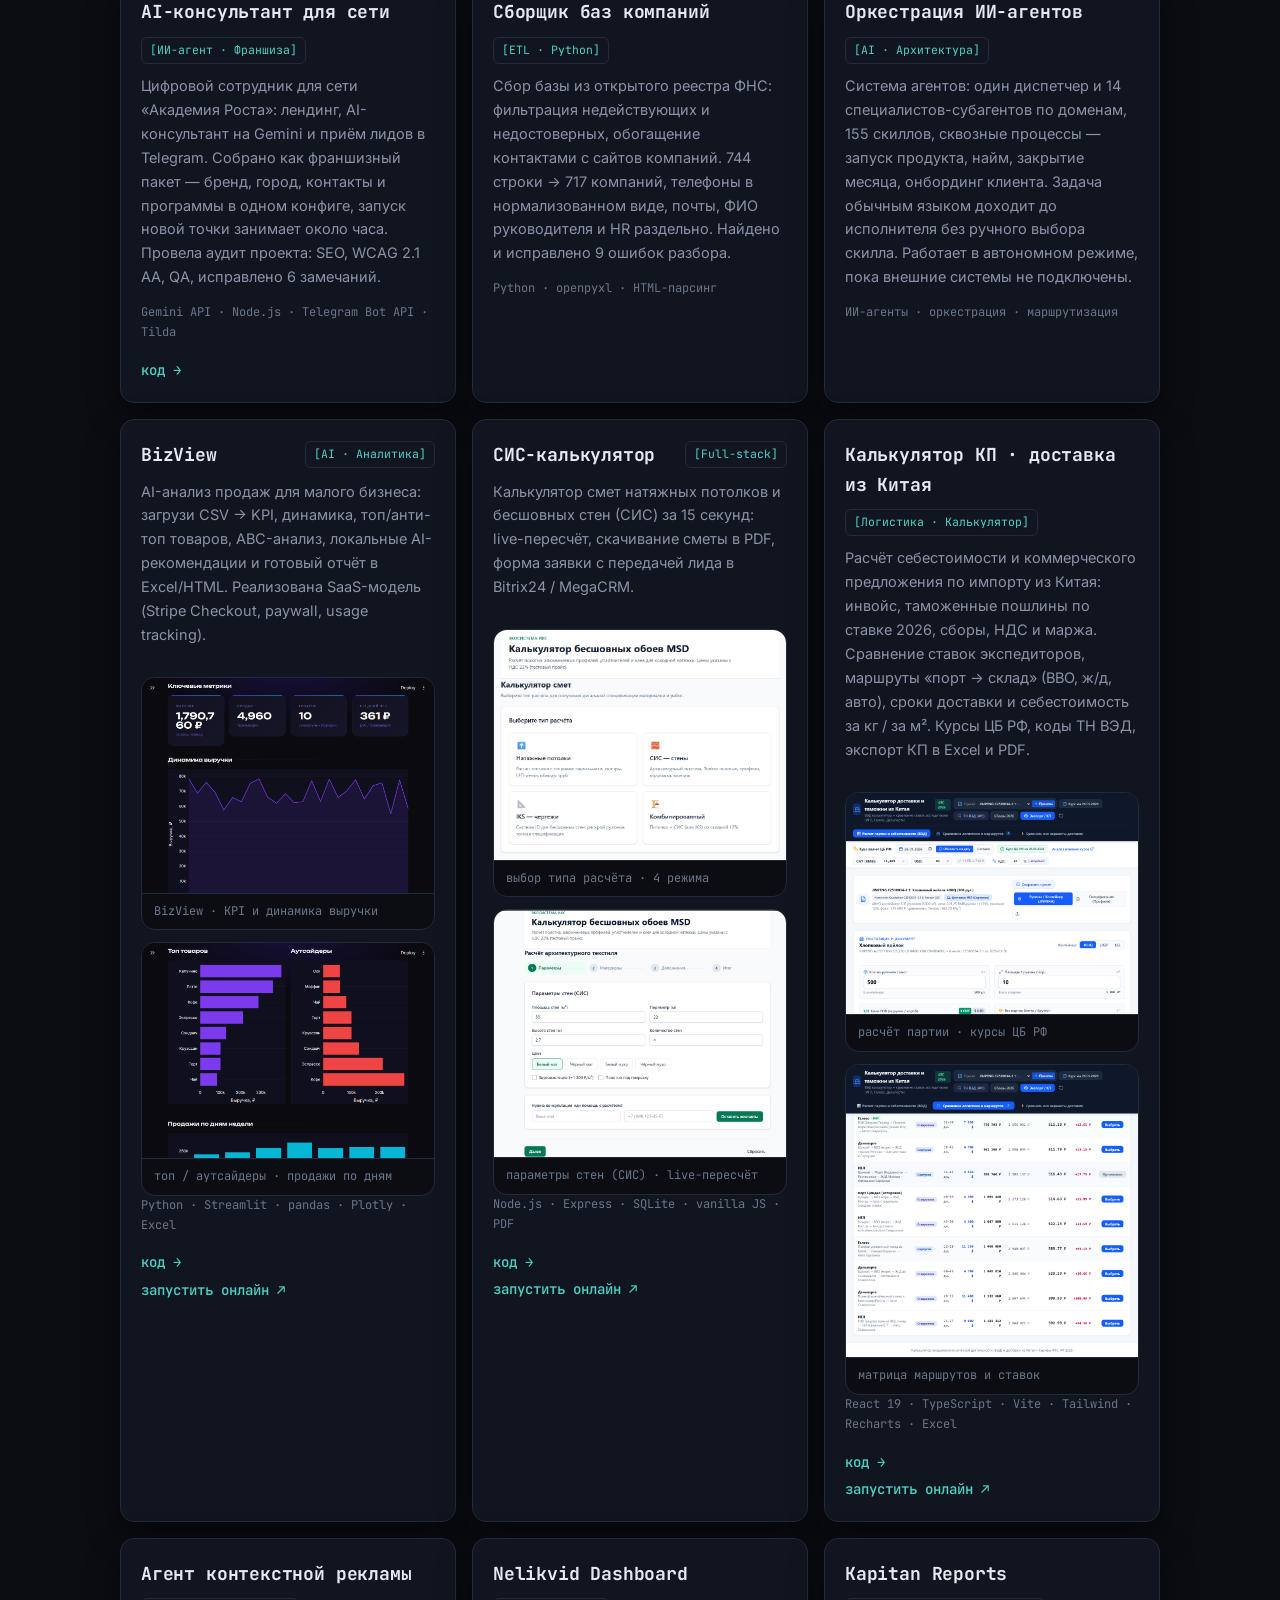
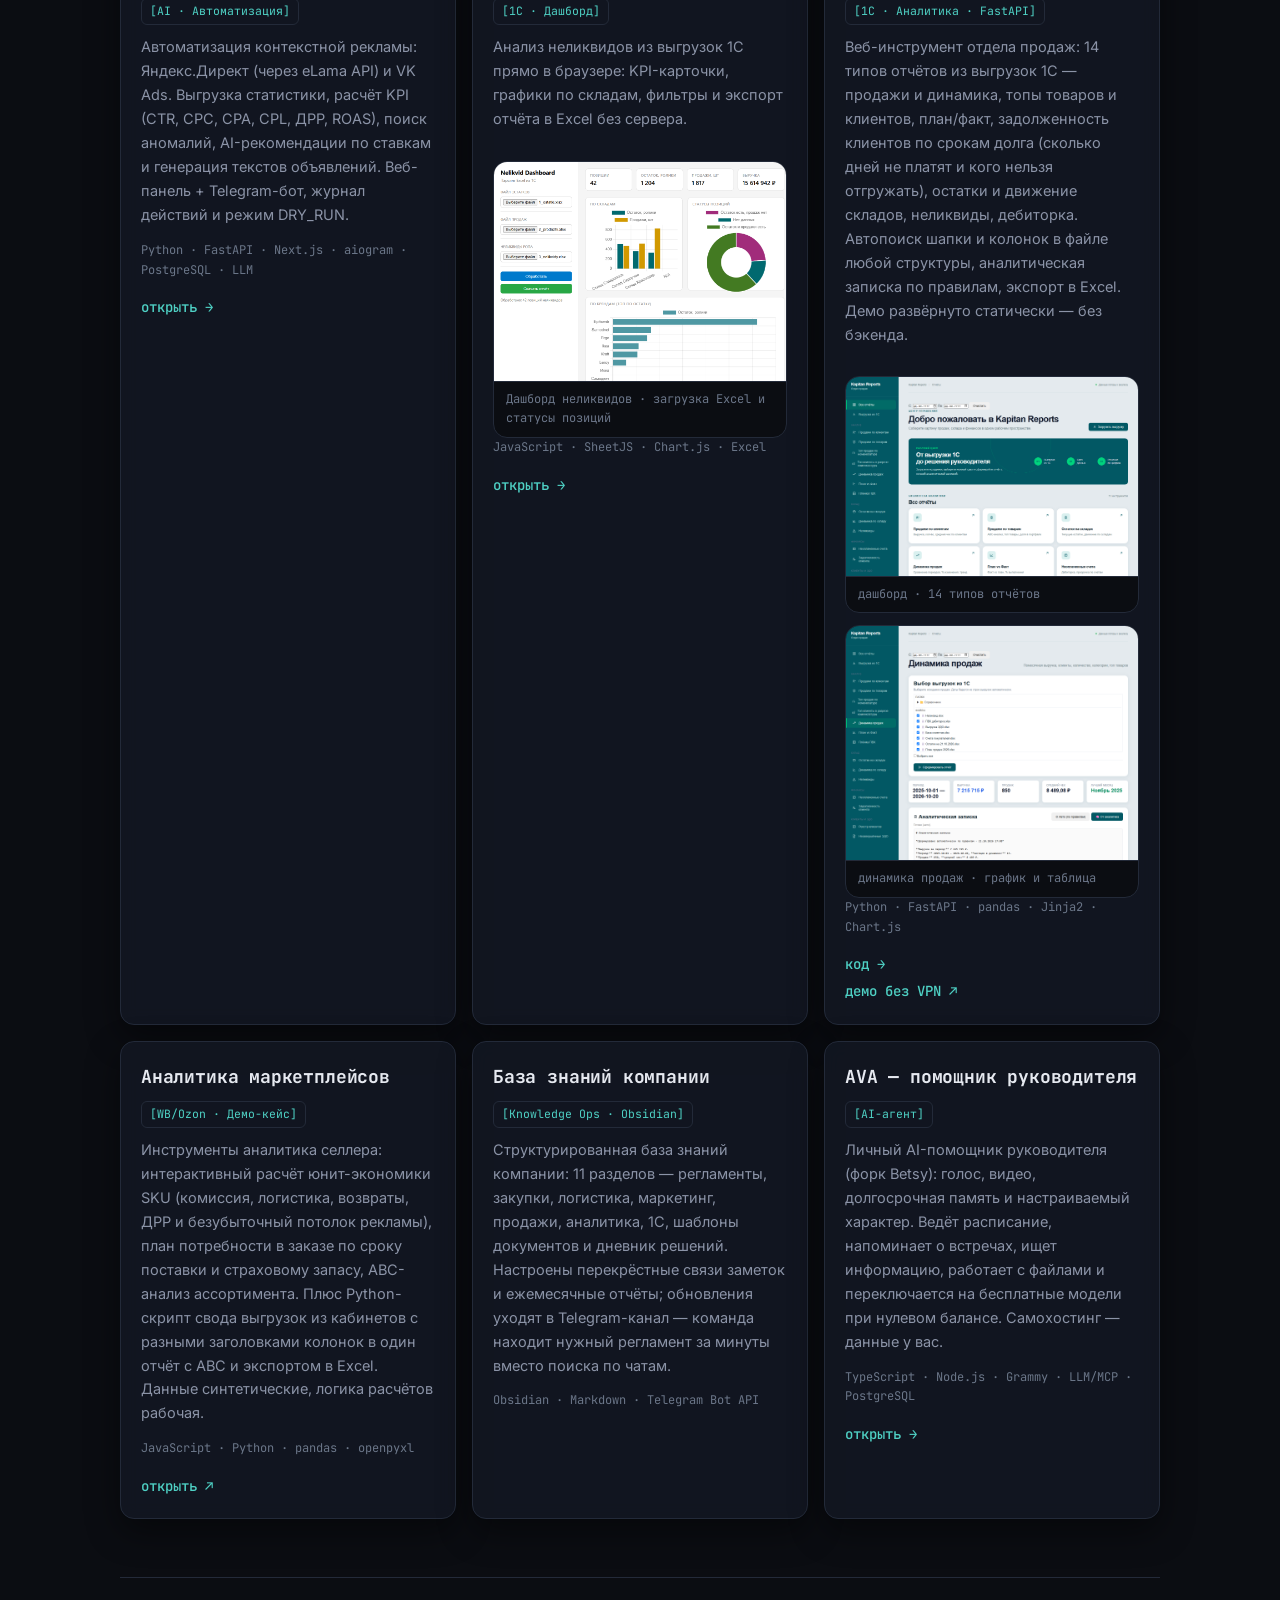
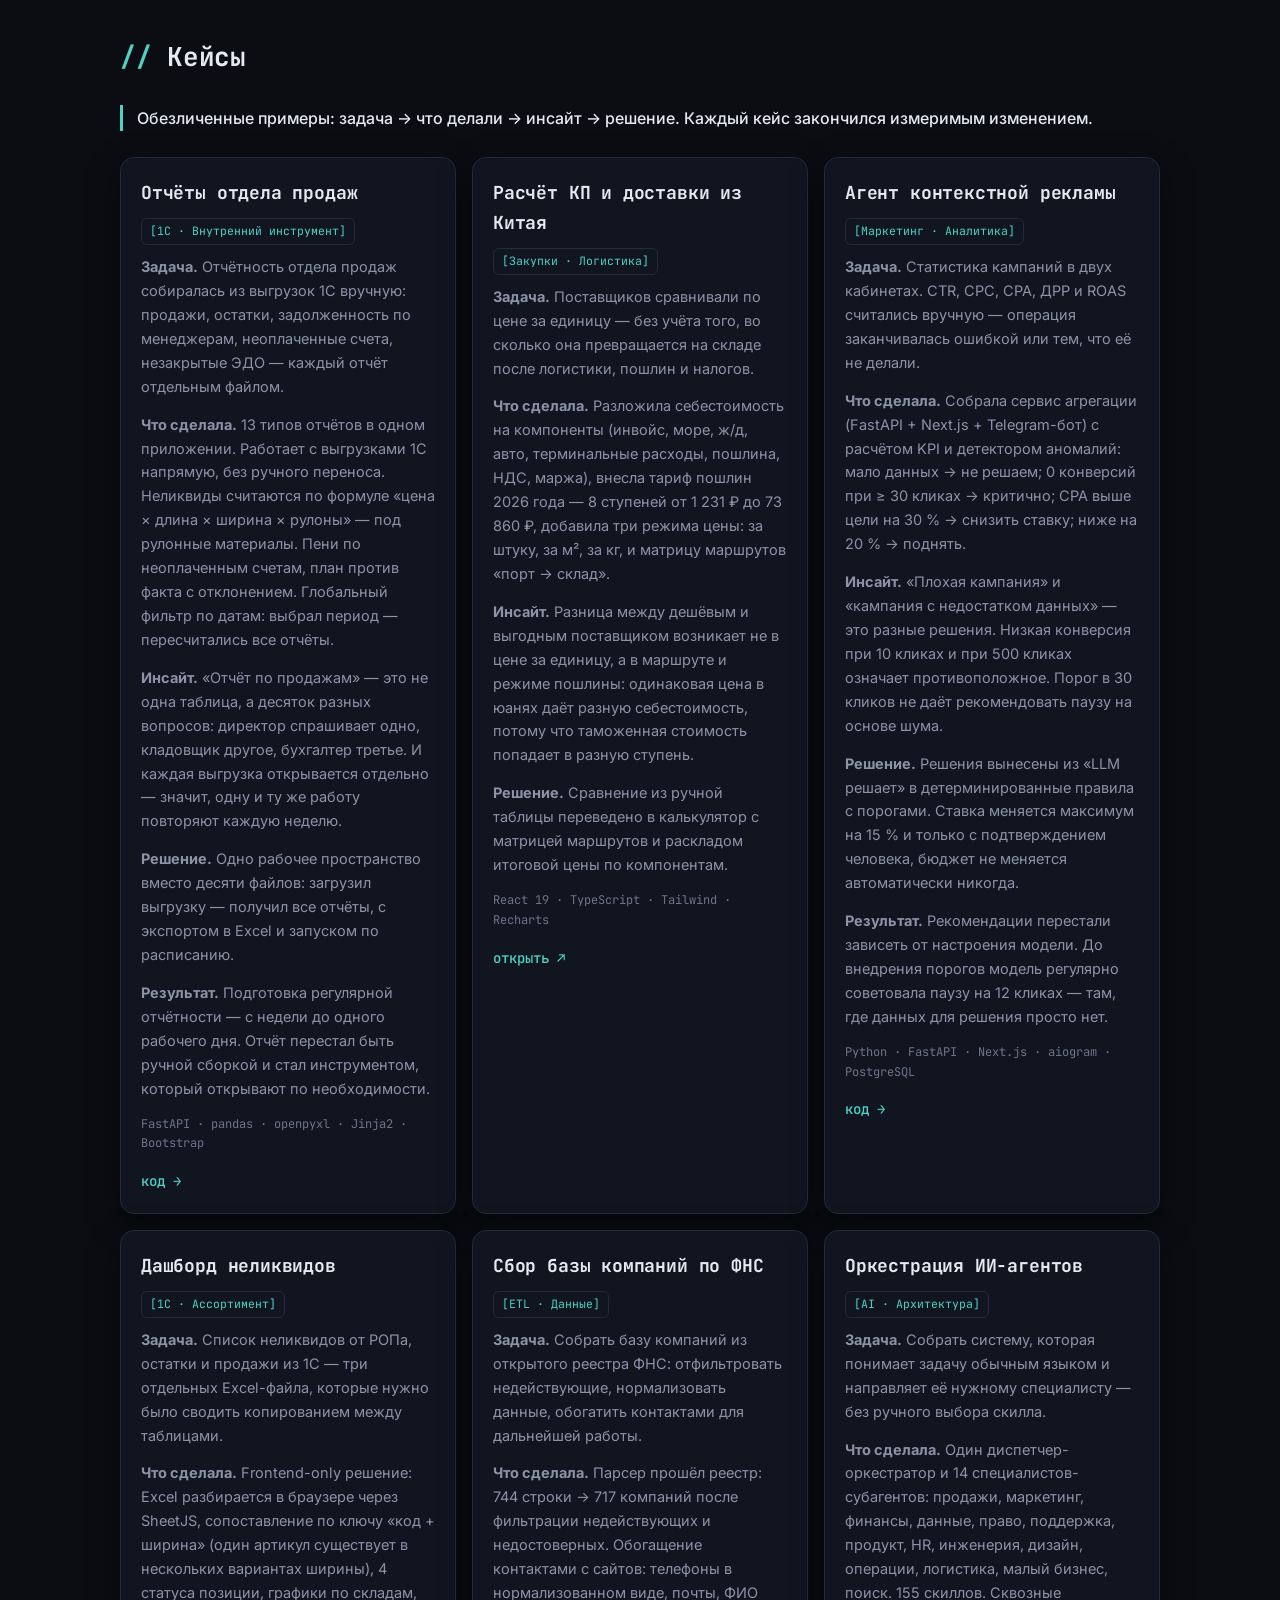
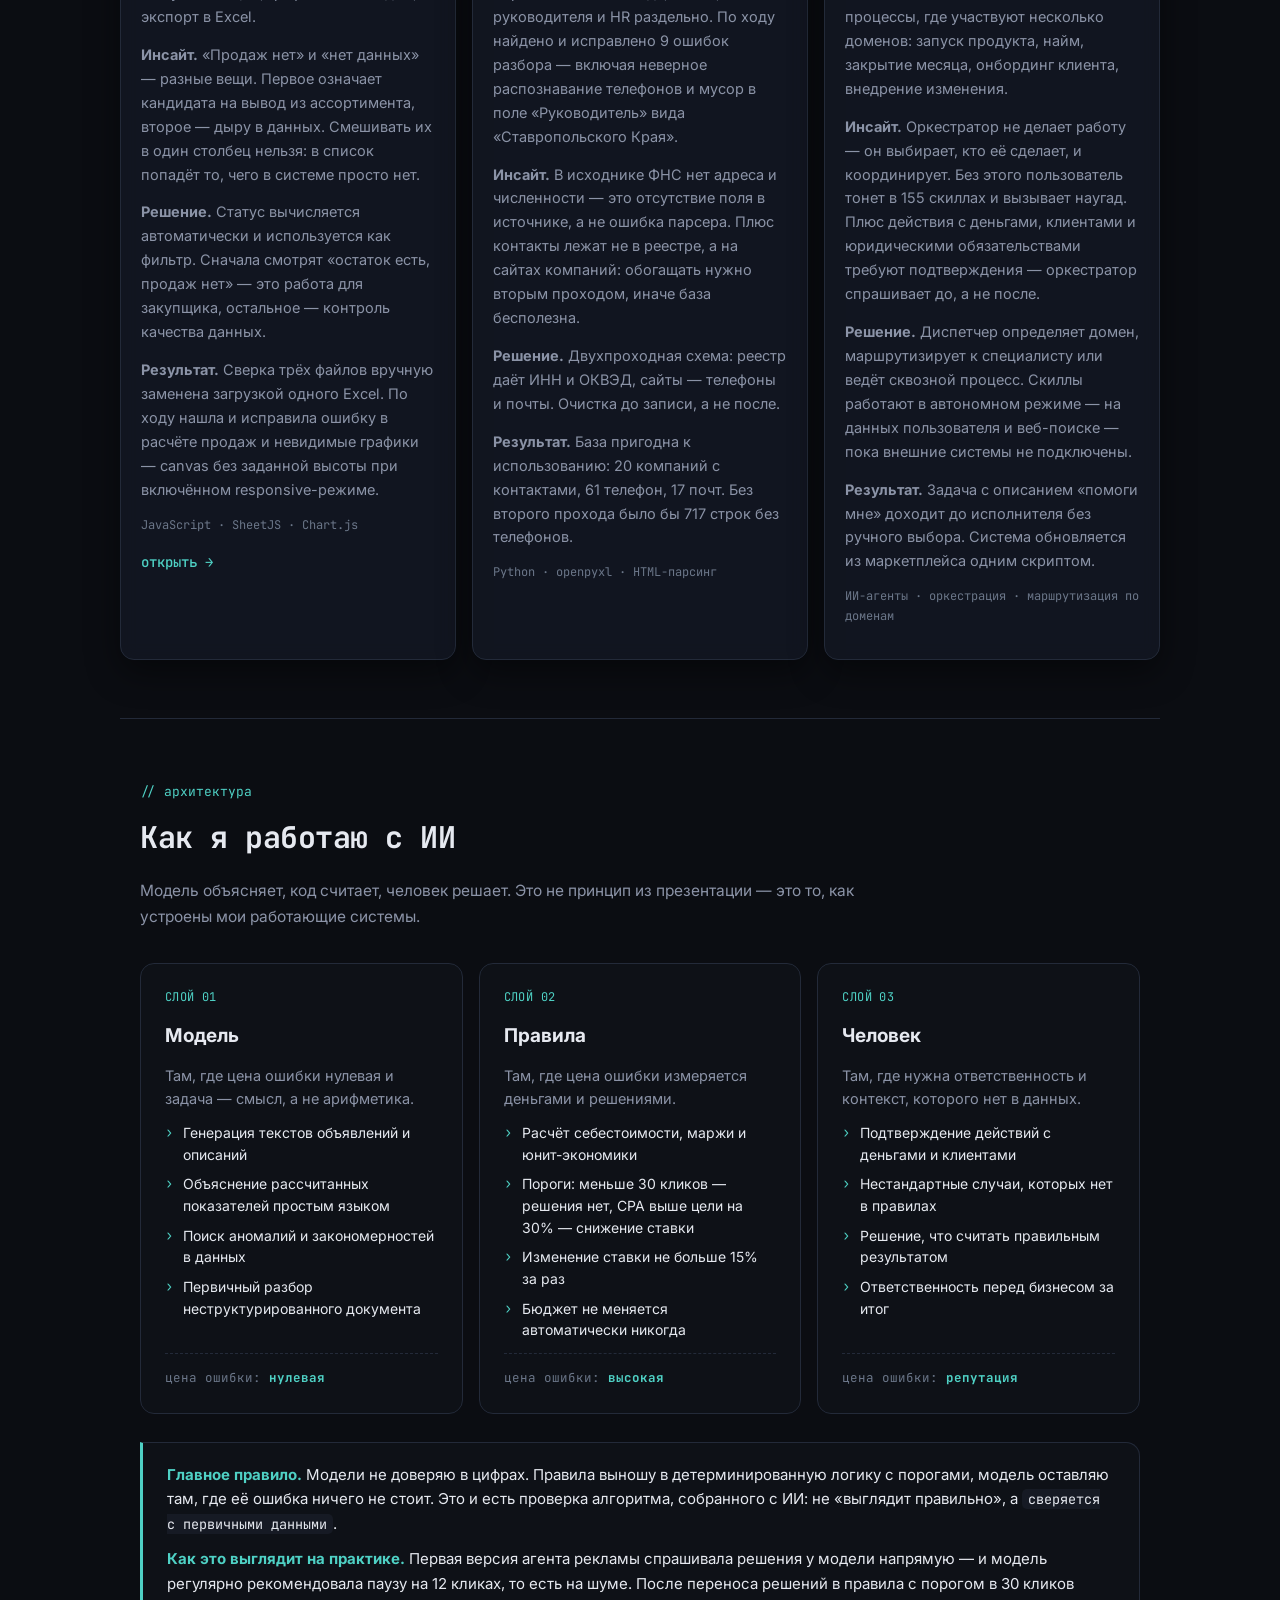
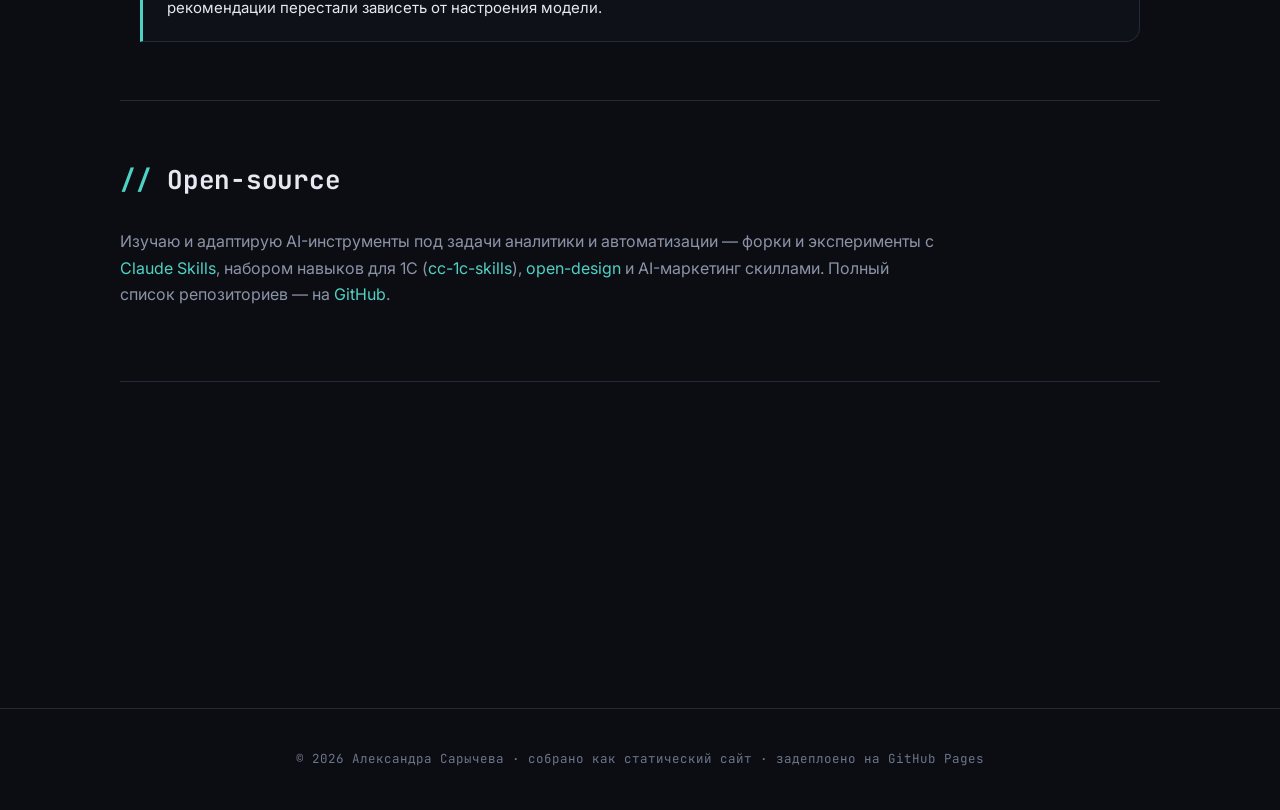
==== commit ee12b103: "kaptain card: plain-language wording for debt aging" ====
--- a/index.html
+++ b/index.html
@@ -285,8 +285,7 @@
         <article class="card">
           <div class="card__head"><h3>Kapitan Reports</h3><span class="card__tag">[1С · Аналитика · FastAPI]</span></div>
           <p>Веб-инструмент отдела продаж: 14 типов отчётов из выгрузок 1С — продажи
-            и динамика, топы товаров и клиентов, план/факт, задолженность с ведрами
-            старения, остатки и движение складов, неликвиды, ЭДО-стоп-листы, дебиторка.
+            и динамика, топы товаров и клиентов, план/факт, задолженность клиентов по срокам долга (сколько дней не платят и кого нельзя отгружать), остатки и движение складов, неликвиды, дебиторка.
             Автопоиск шапки и колонок в файле любой структуры, аналитическая записка
             по правилам, экспорт в Excel. Демо развёрнуто статически — без бэкенда.</p>
           <div class="card__shots">
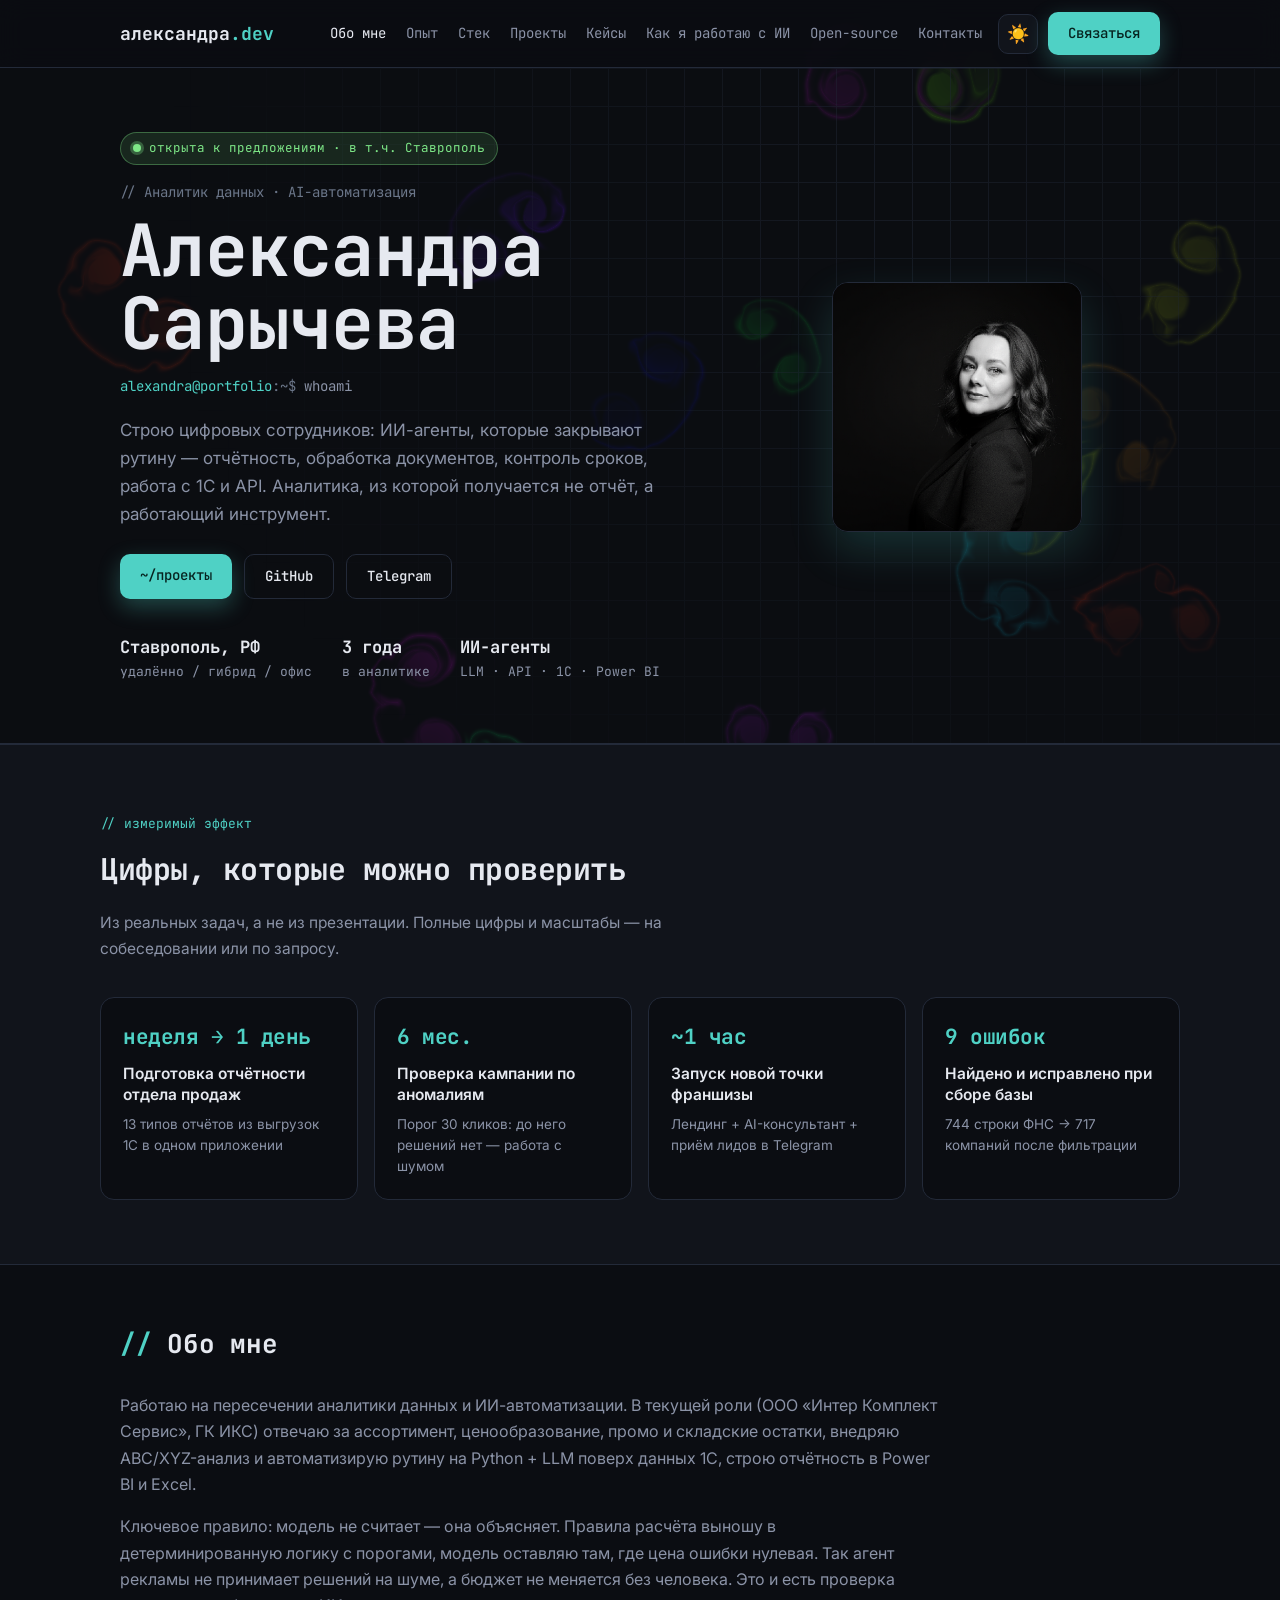
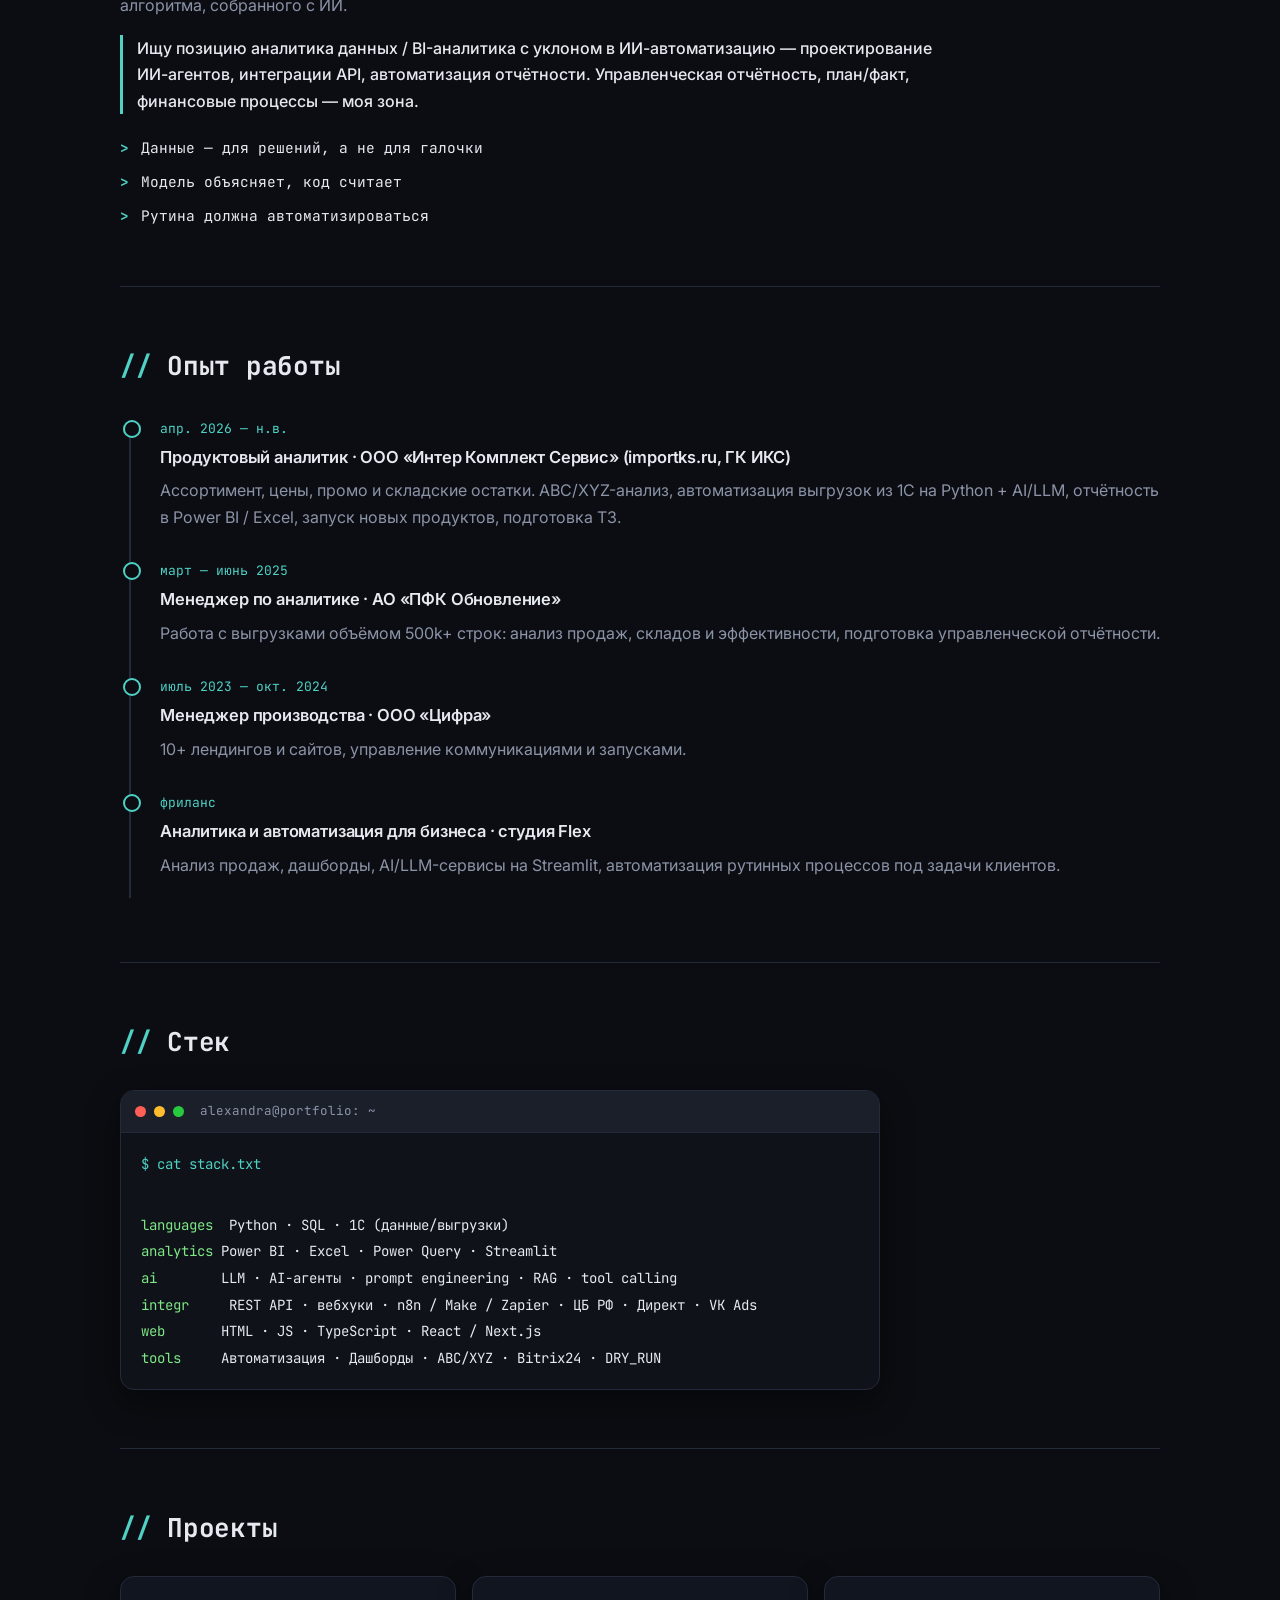
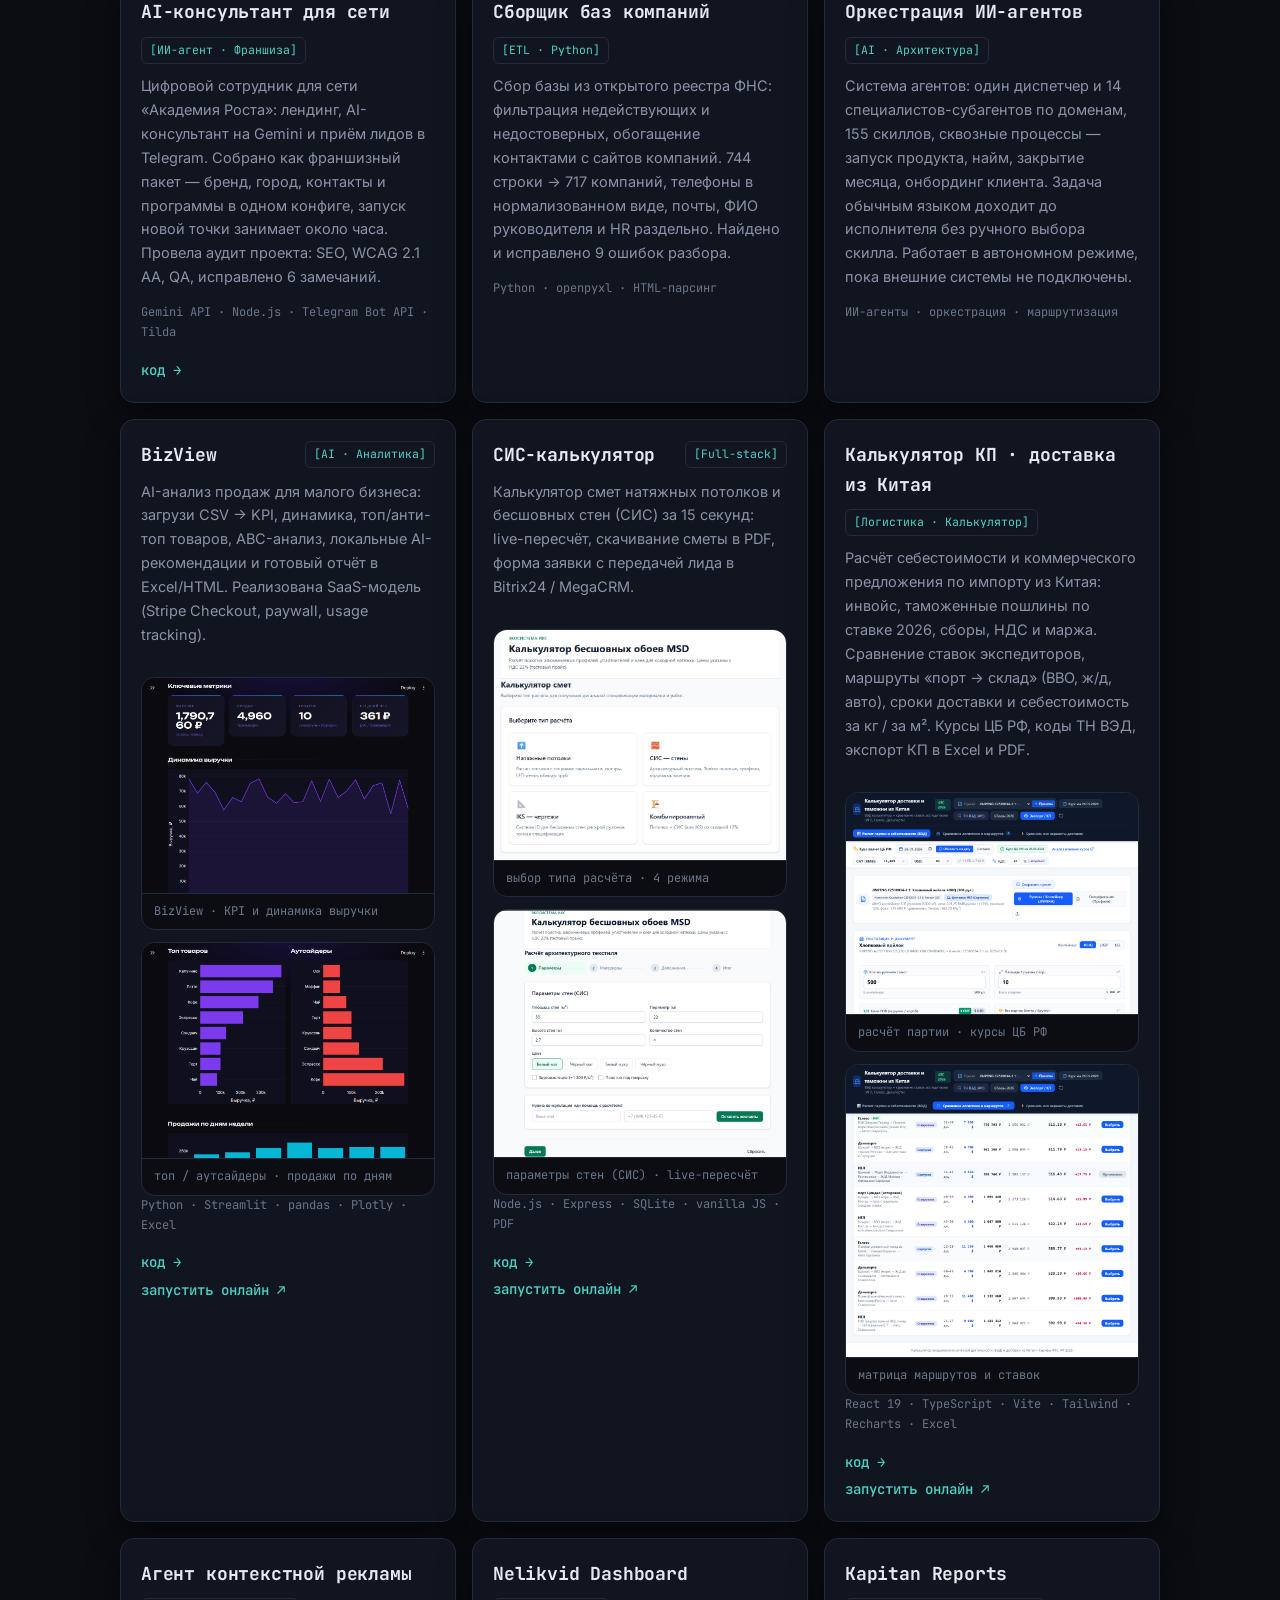
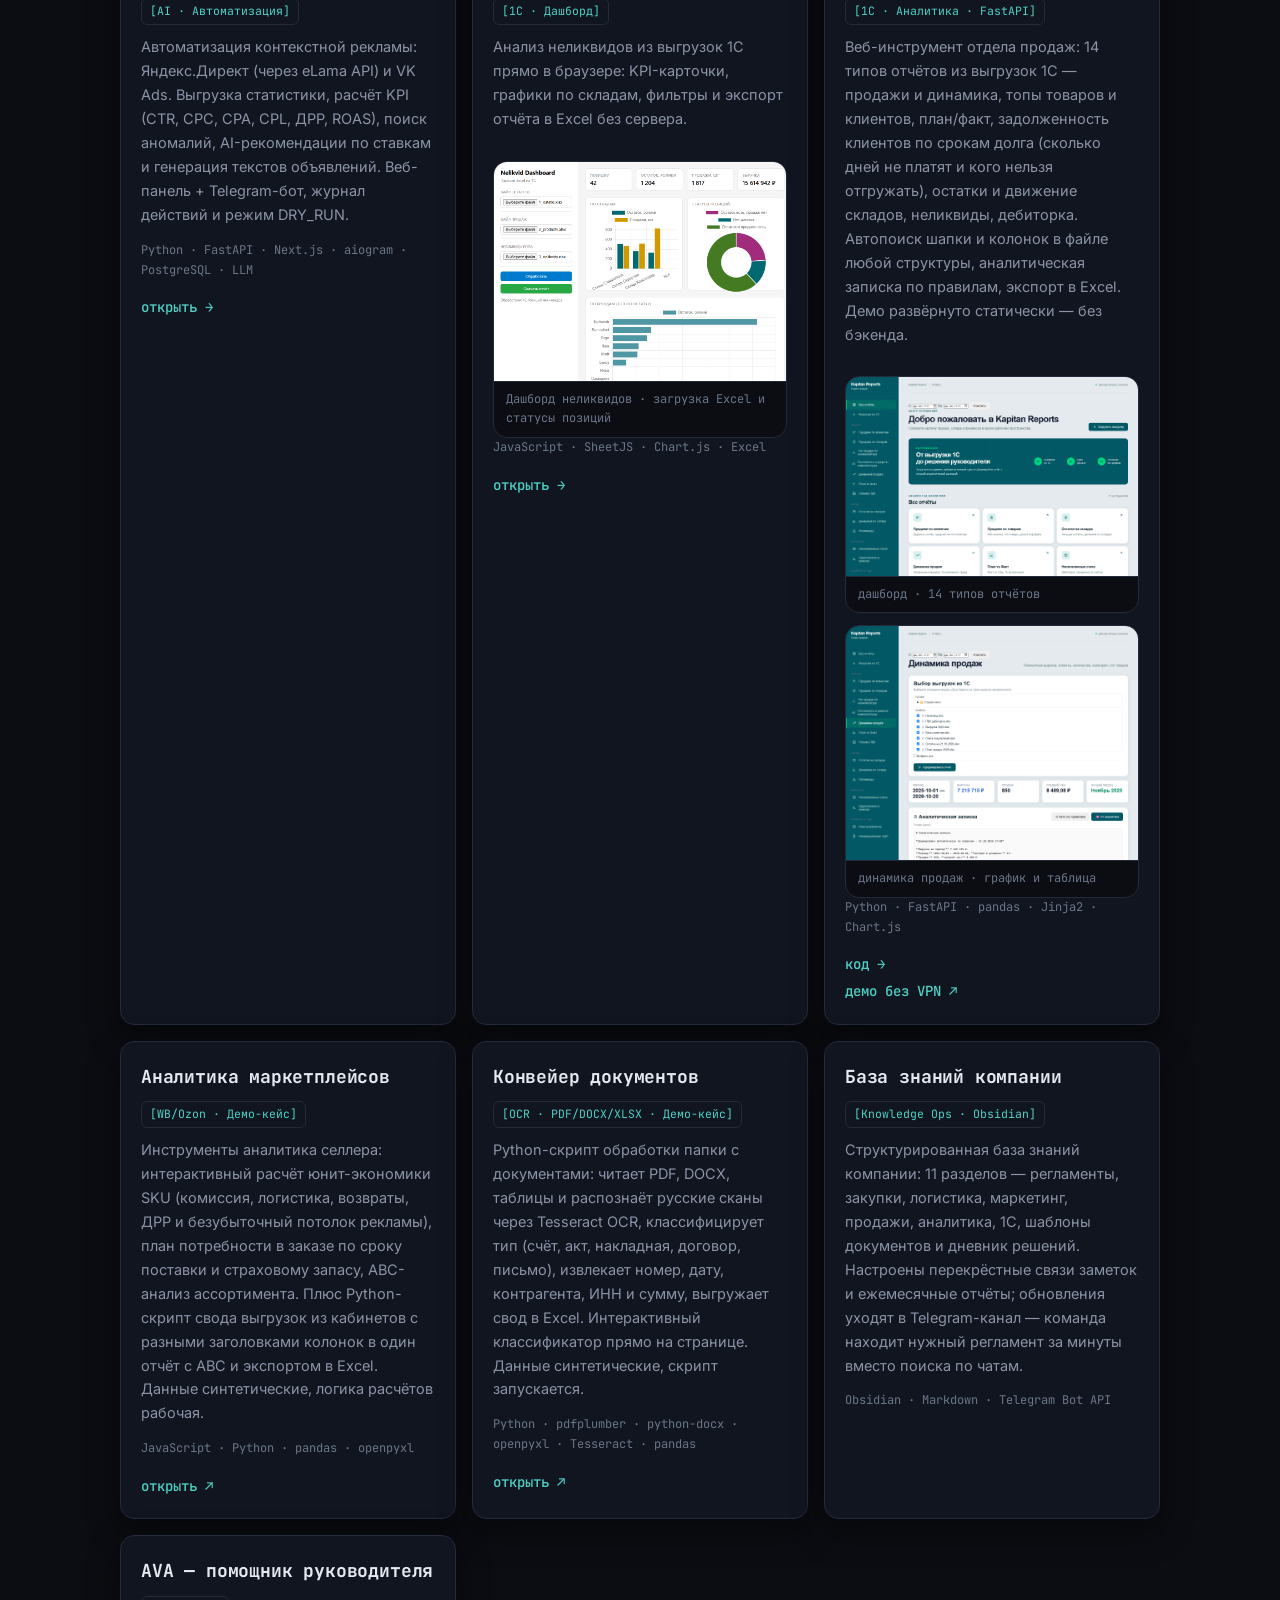
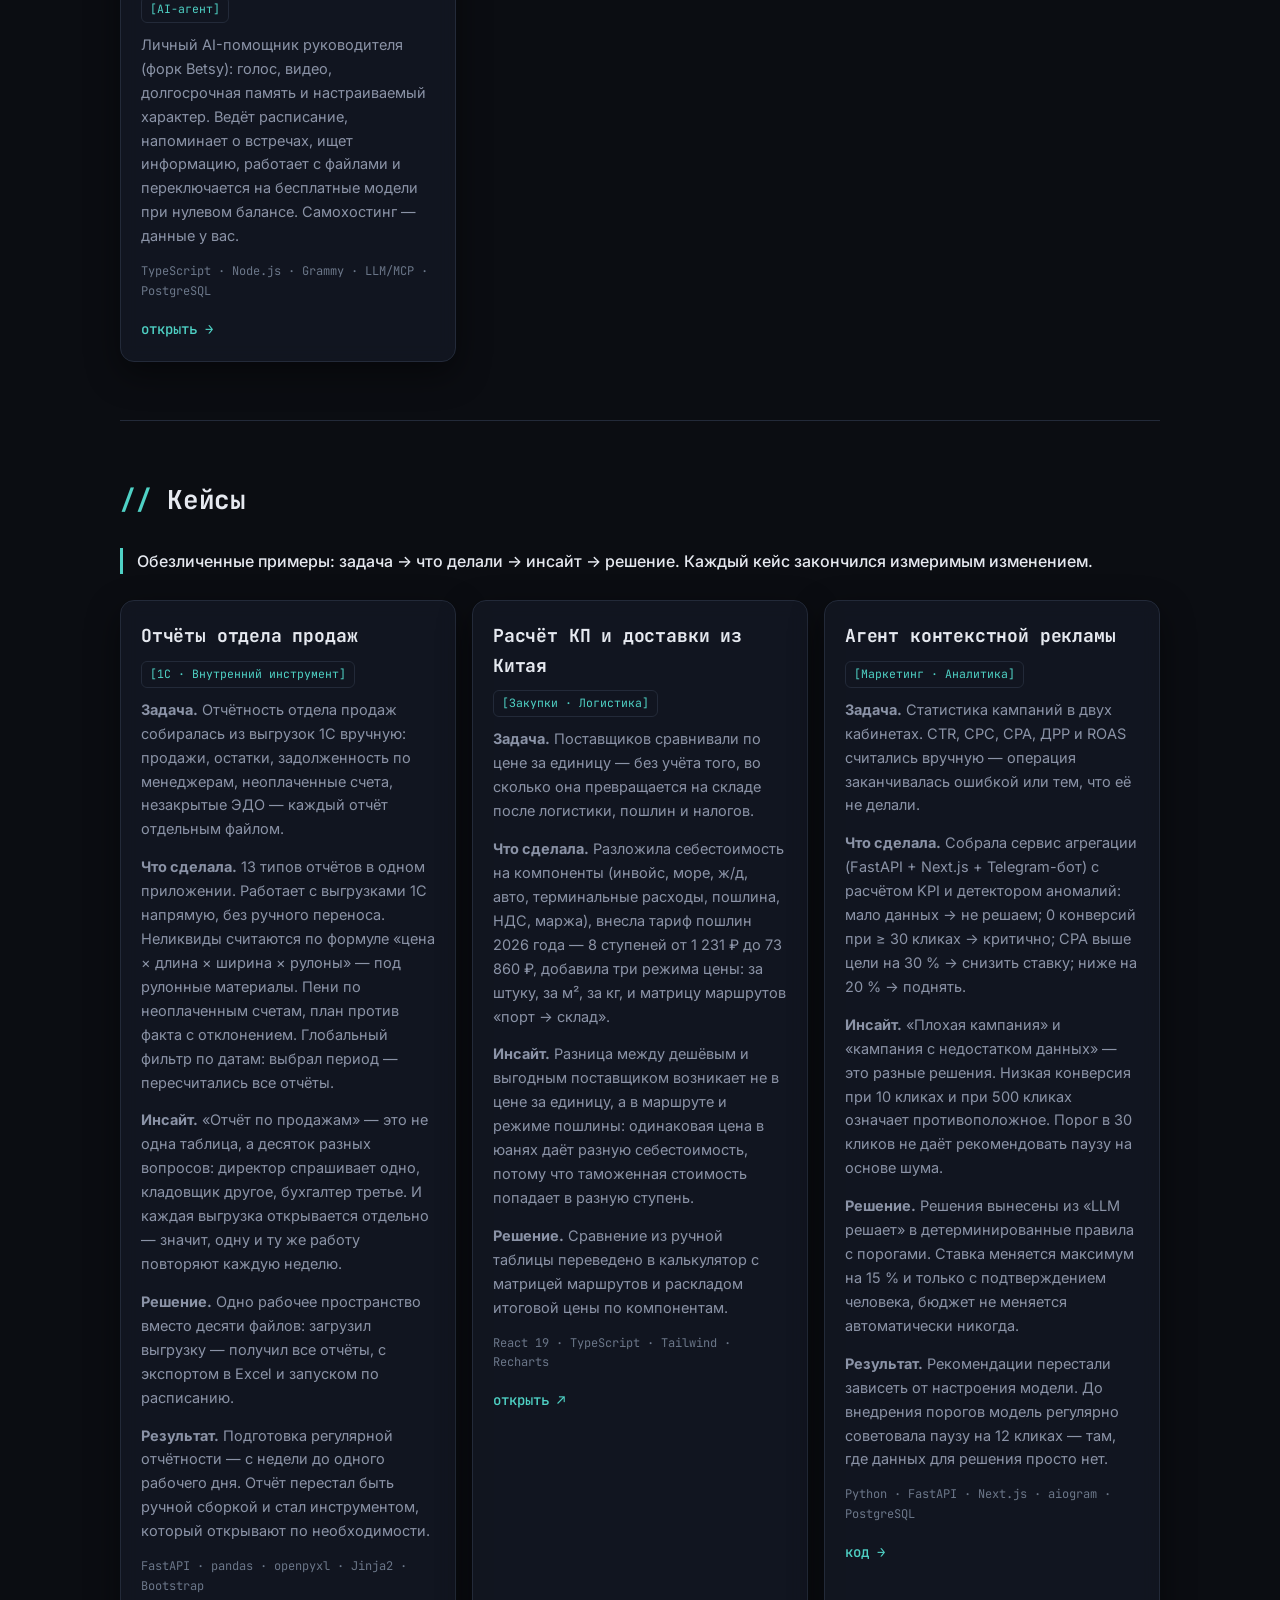
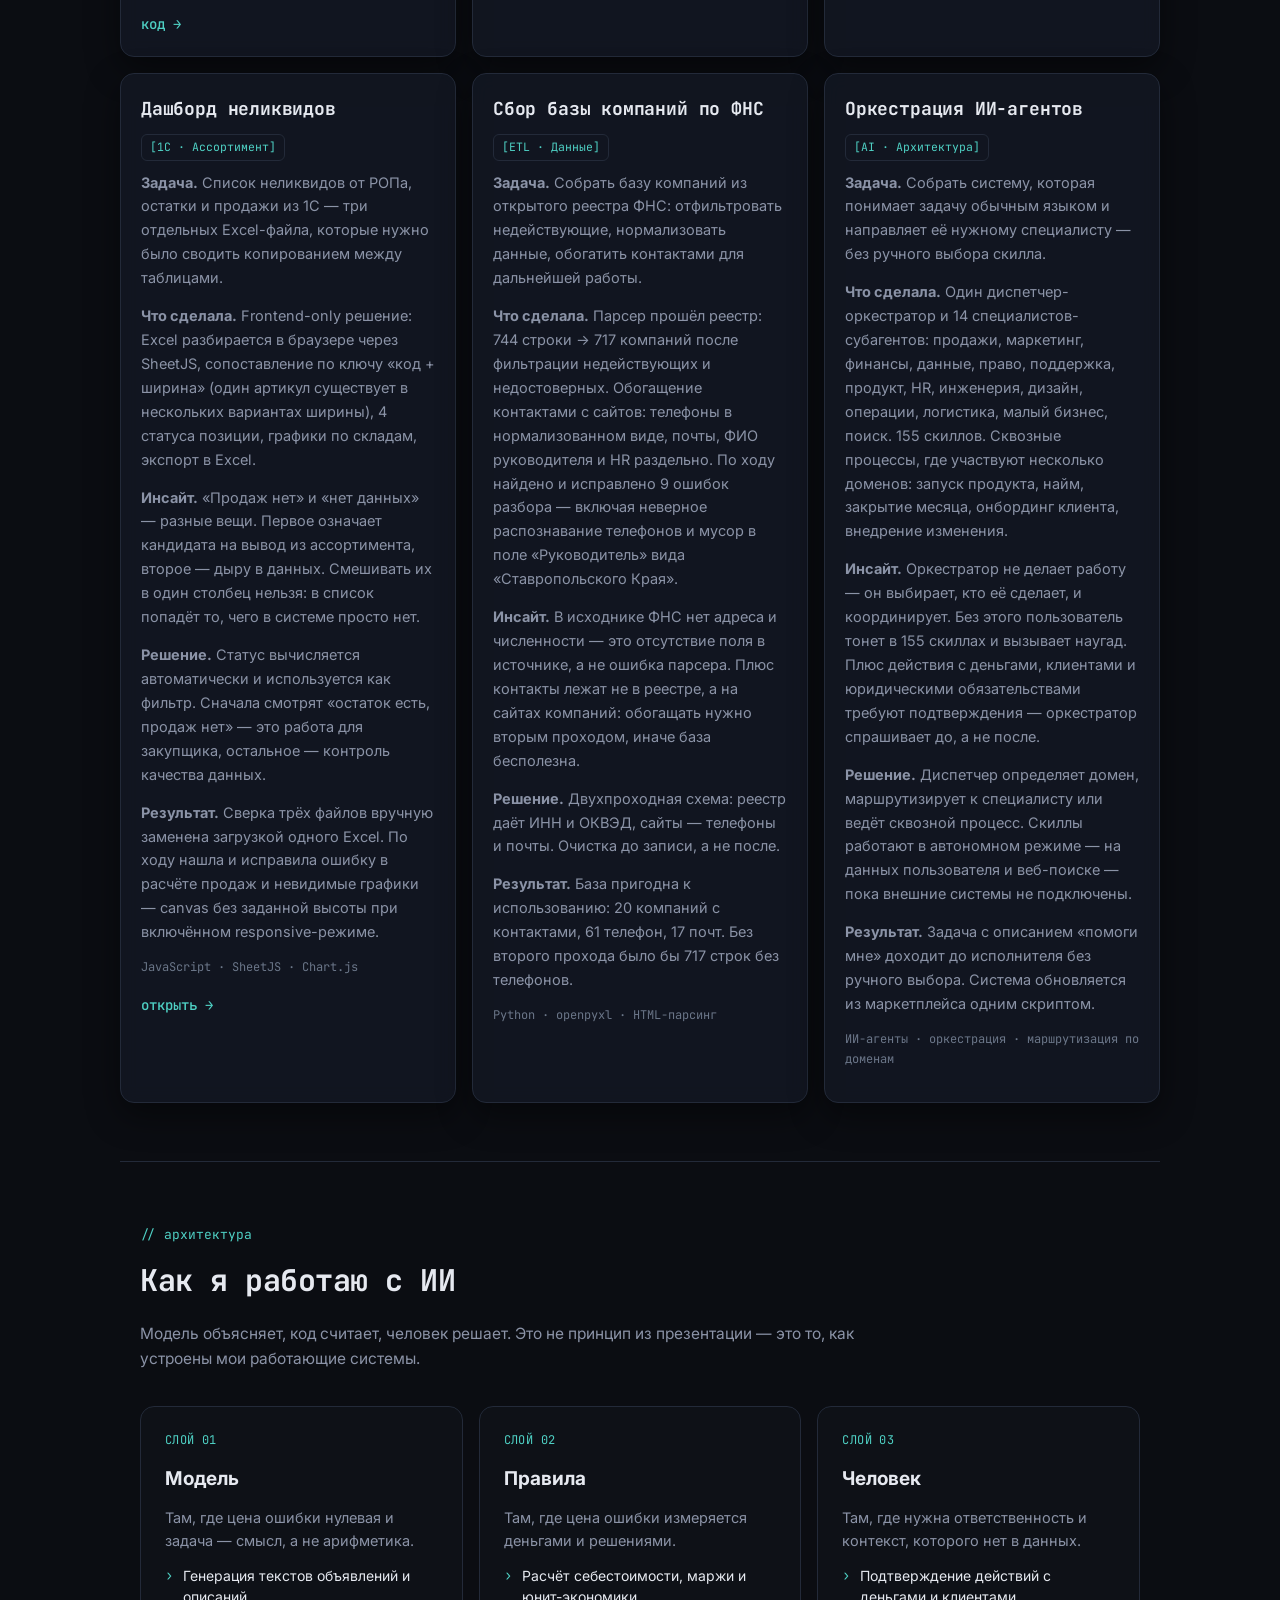
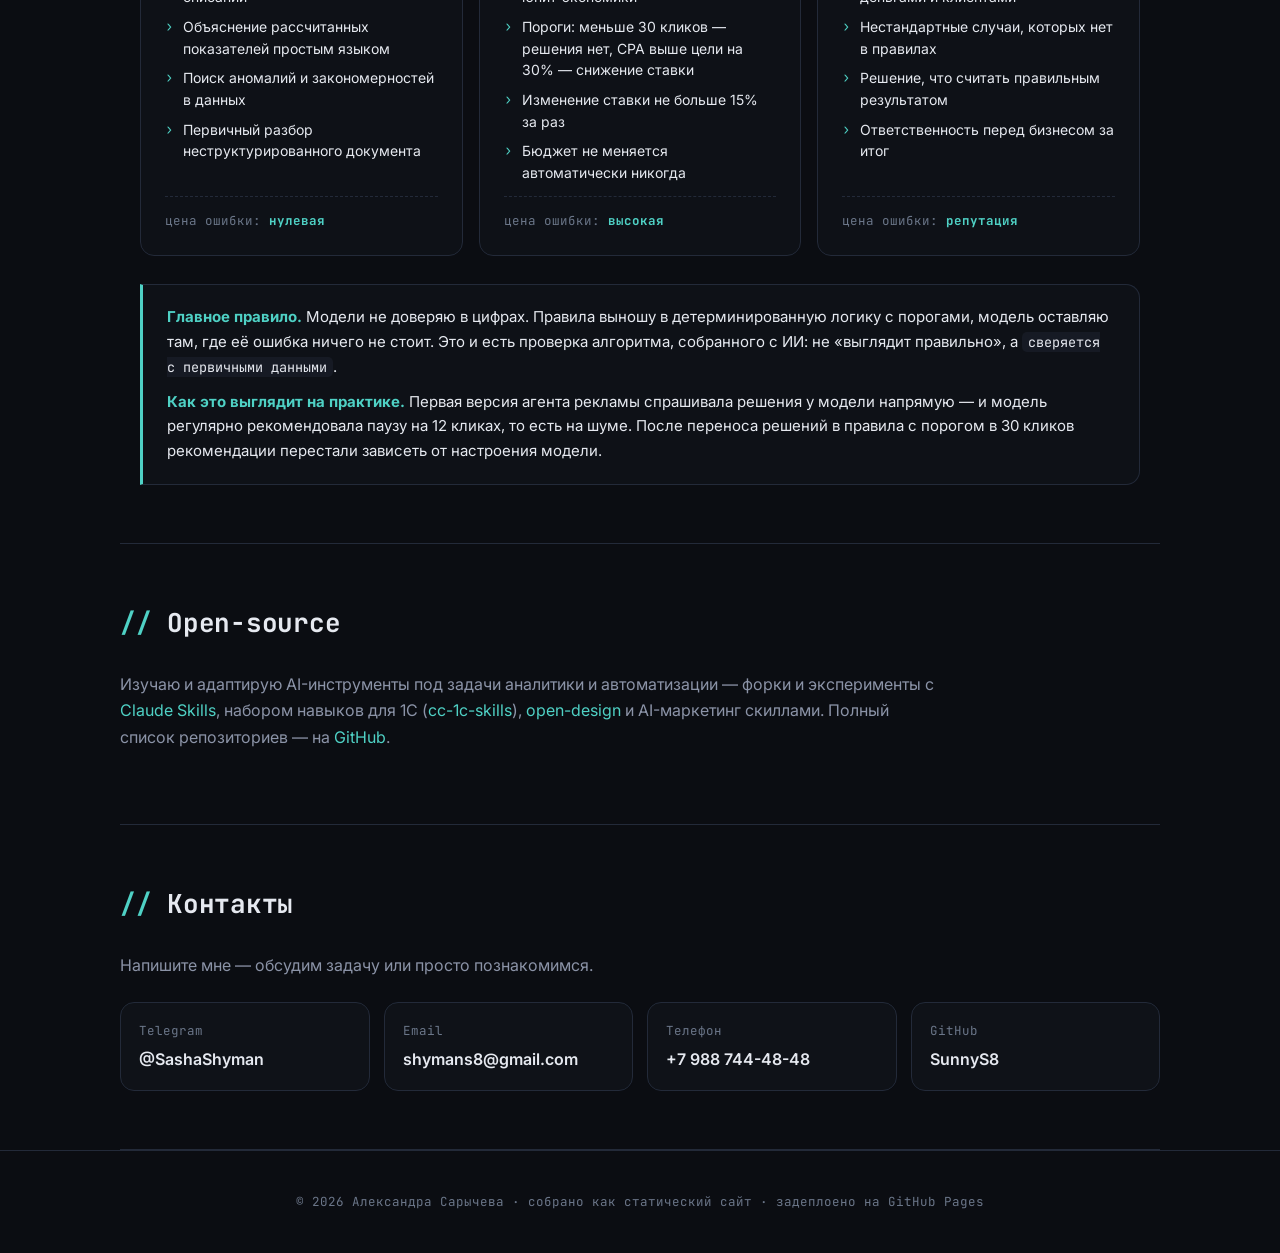
==== commit fa22ccd4: "docs-pipeline case: OCR/PDF/DOCX/XLSX document classifier demo + working Python script" ====
--- a/index.html
+++ b/index.html
@@ -311,6 +311,17 @@
         </article>
 
         <article class="card">
+          <div class="card__head"><h3>Конвейер документов</h3><span class="card__tag">[OCR · PDF/DOCX/XLSX · Демо-кейс]</span></div>
+          <p>Python-скрипт обработки папки с документами: читает PDF, DOCX, таблицы и
+            распознаёт русские сканы через Tesseract OCR, классифицирует тип (счёт, акт,
+            накладная, договор, письмо), извлекает номер, дату, контрагента, ИНН и сумму,
+            выгружает свод в Excel. Интерактивный классификатор прямо на странице.
+            Данные синтетические, скрипт запускается.</p>
+          <div class="card__tech">Python · pdfplumber · python-docx · openpyxl · Tesseract · pandas</div>
+          <a class="card__link" href="https://sunnys8.github.io/Portfolio/docs-pipeline/">открыть ↗</a>
+        </article>
+
+        <article class="card">
           <div class="card__head"><h3>База знаний компании</h3><span class="card__tag">[Knowledge Ops · Obsidian]</span></div>
           <p>Структурированная база знаний компании: 11 разделов — регламенты, закупки,
             логистика, маркетинг, продажи, аналитика, 1С, шаблоны документов и дневник
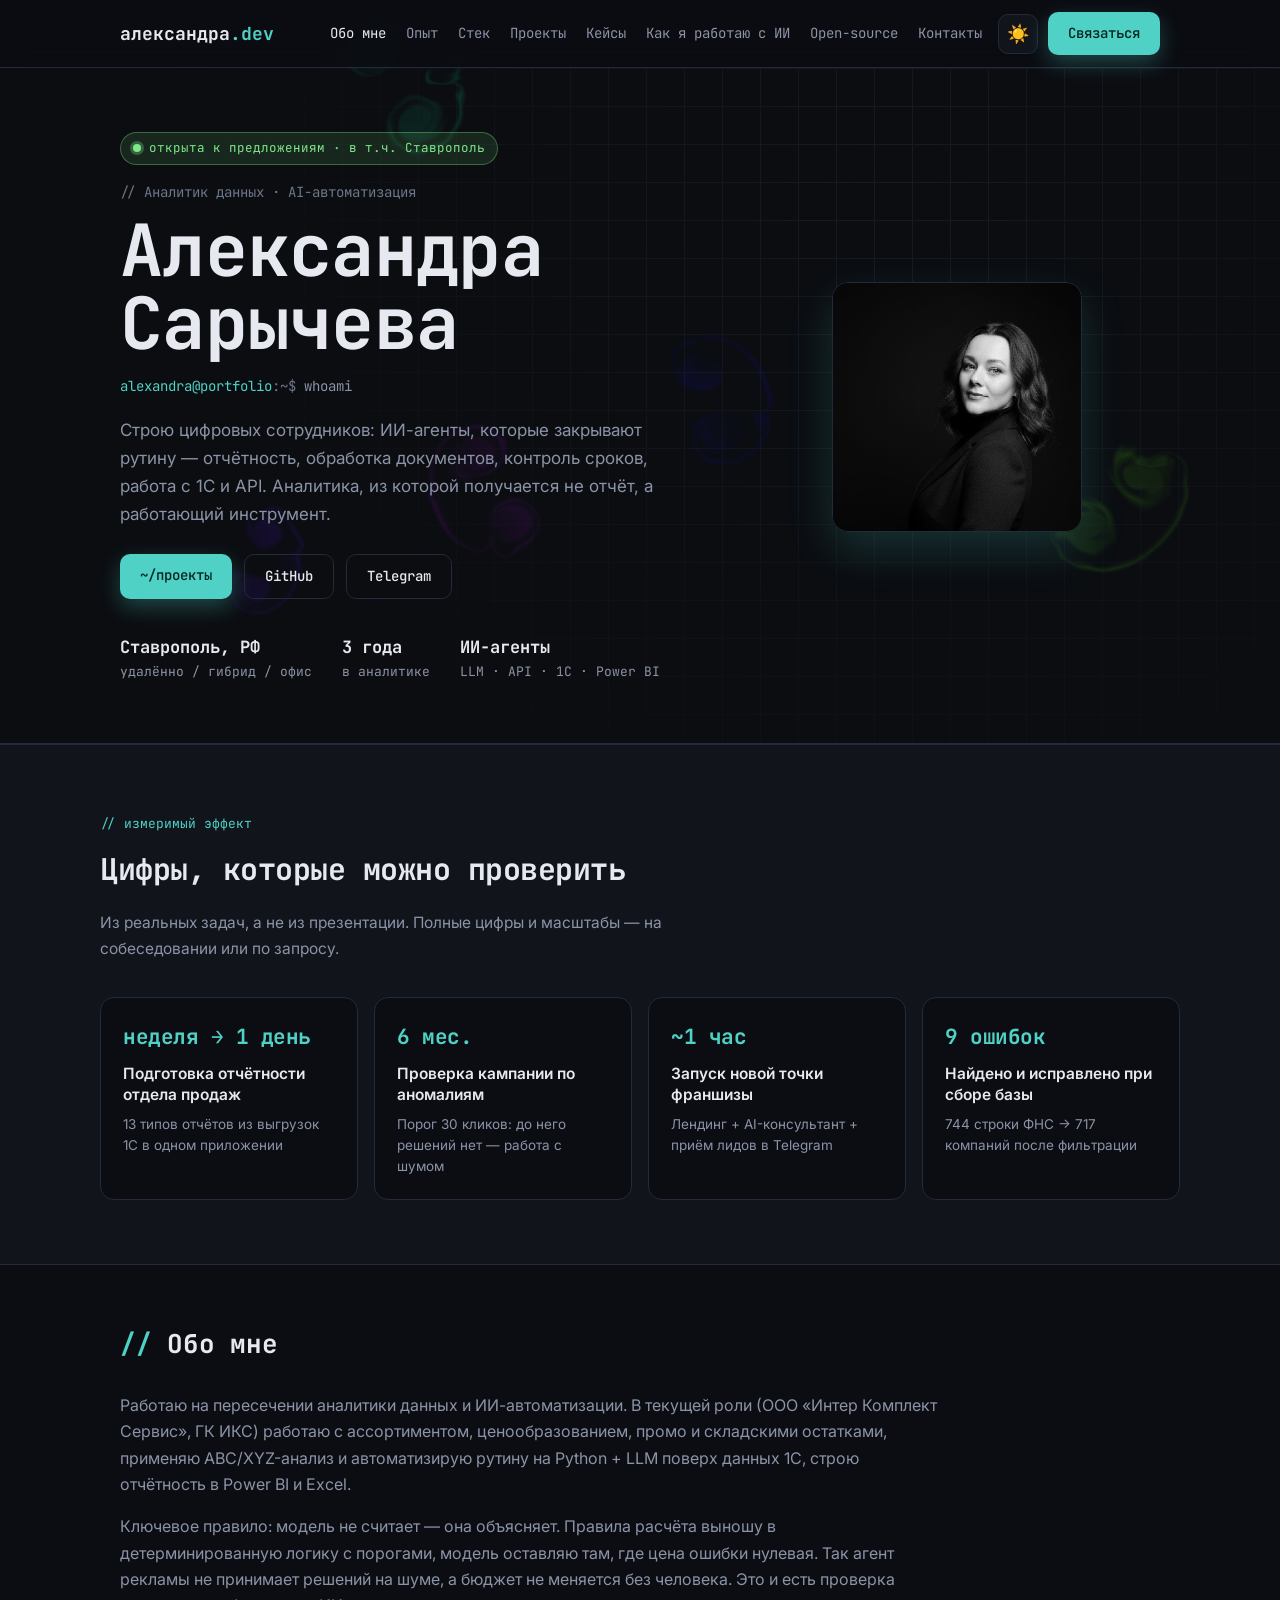
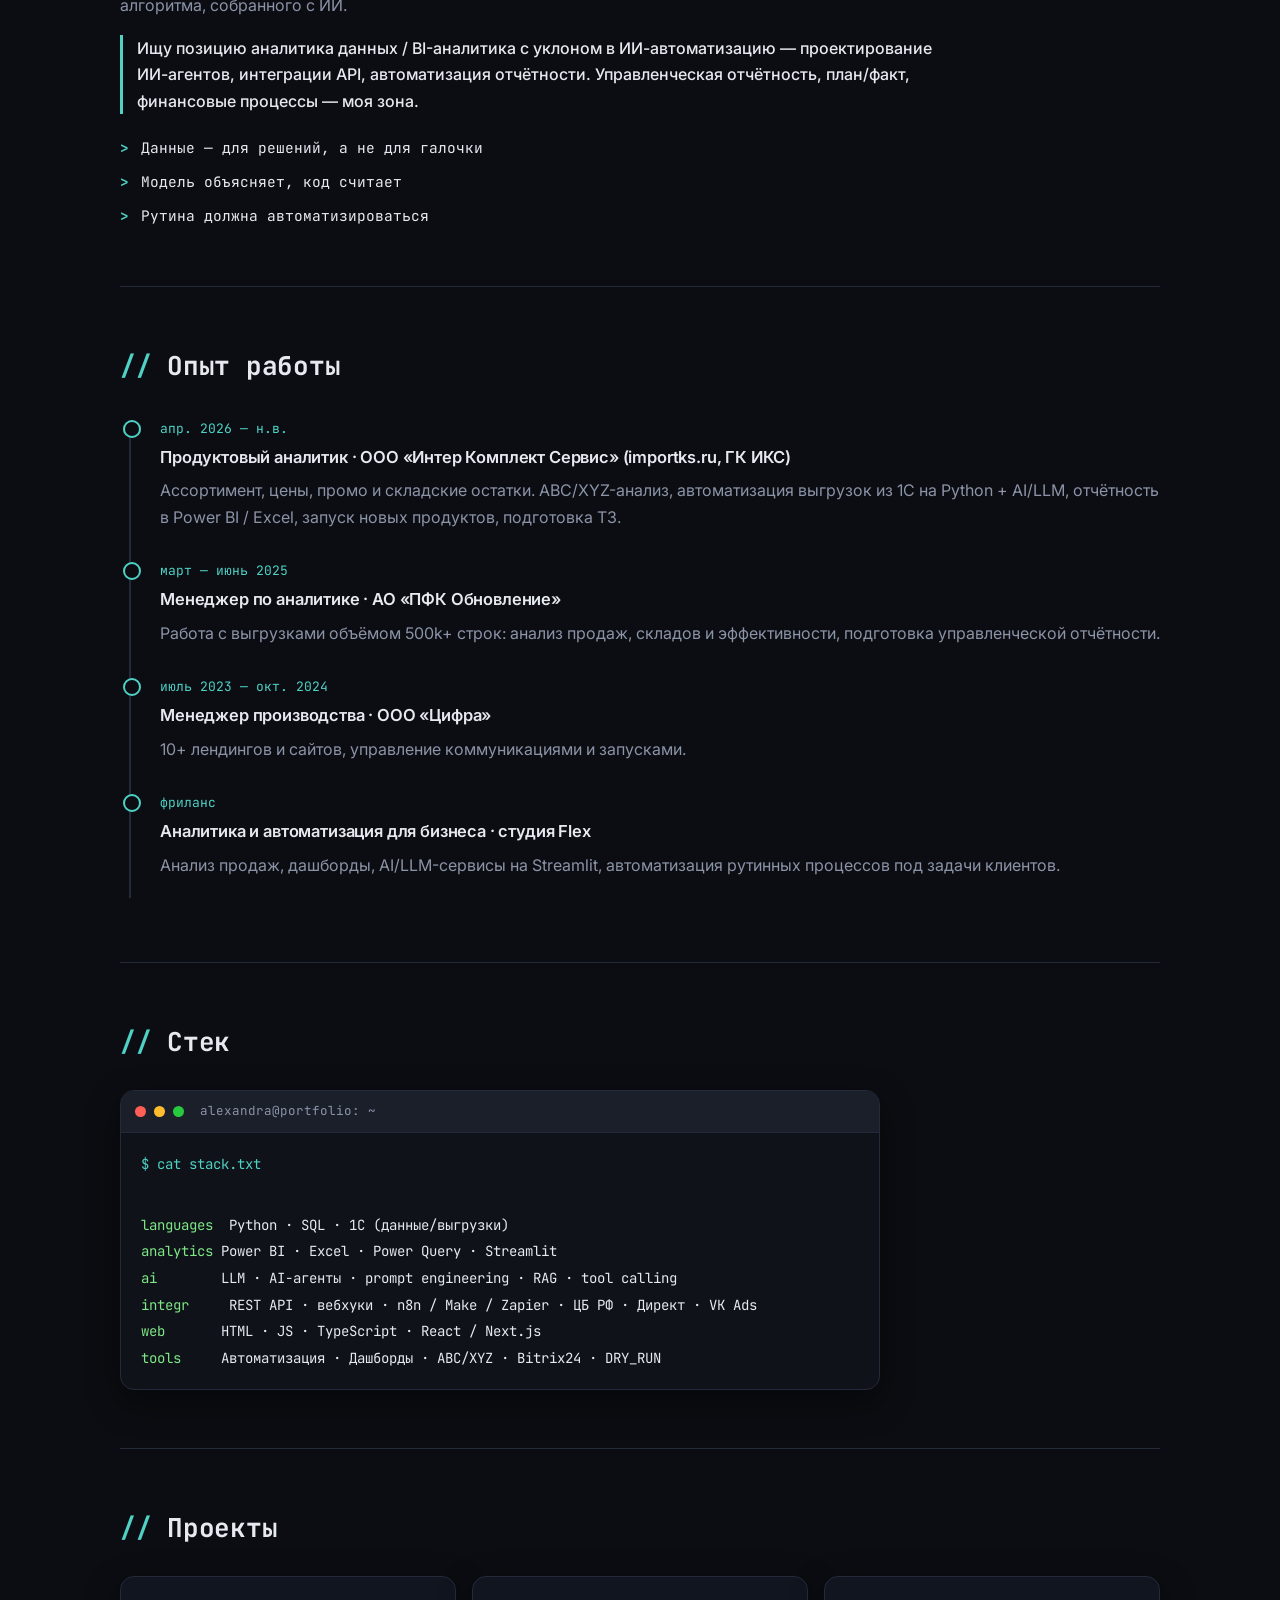
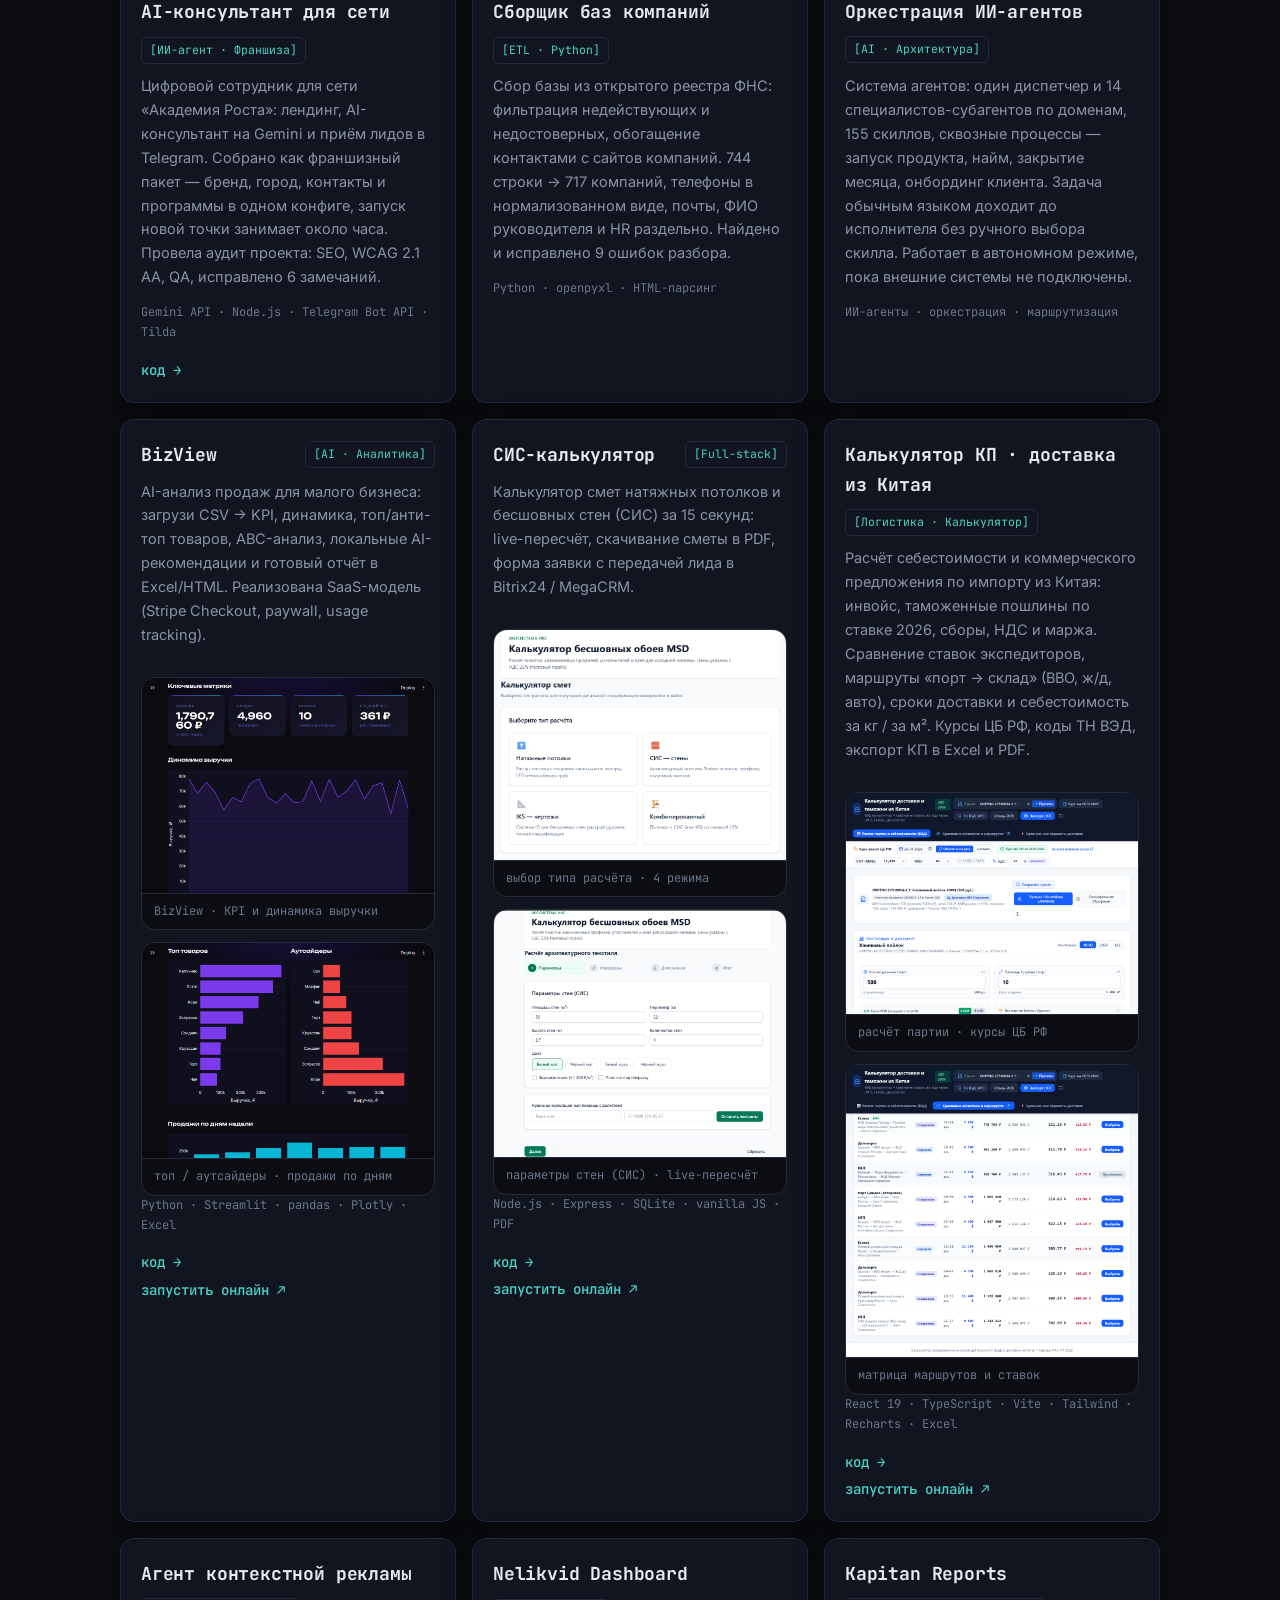
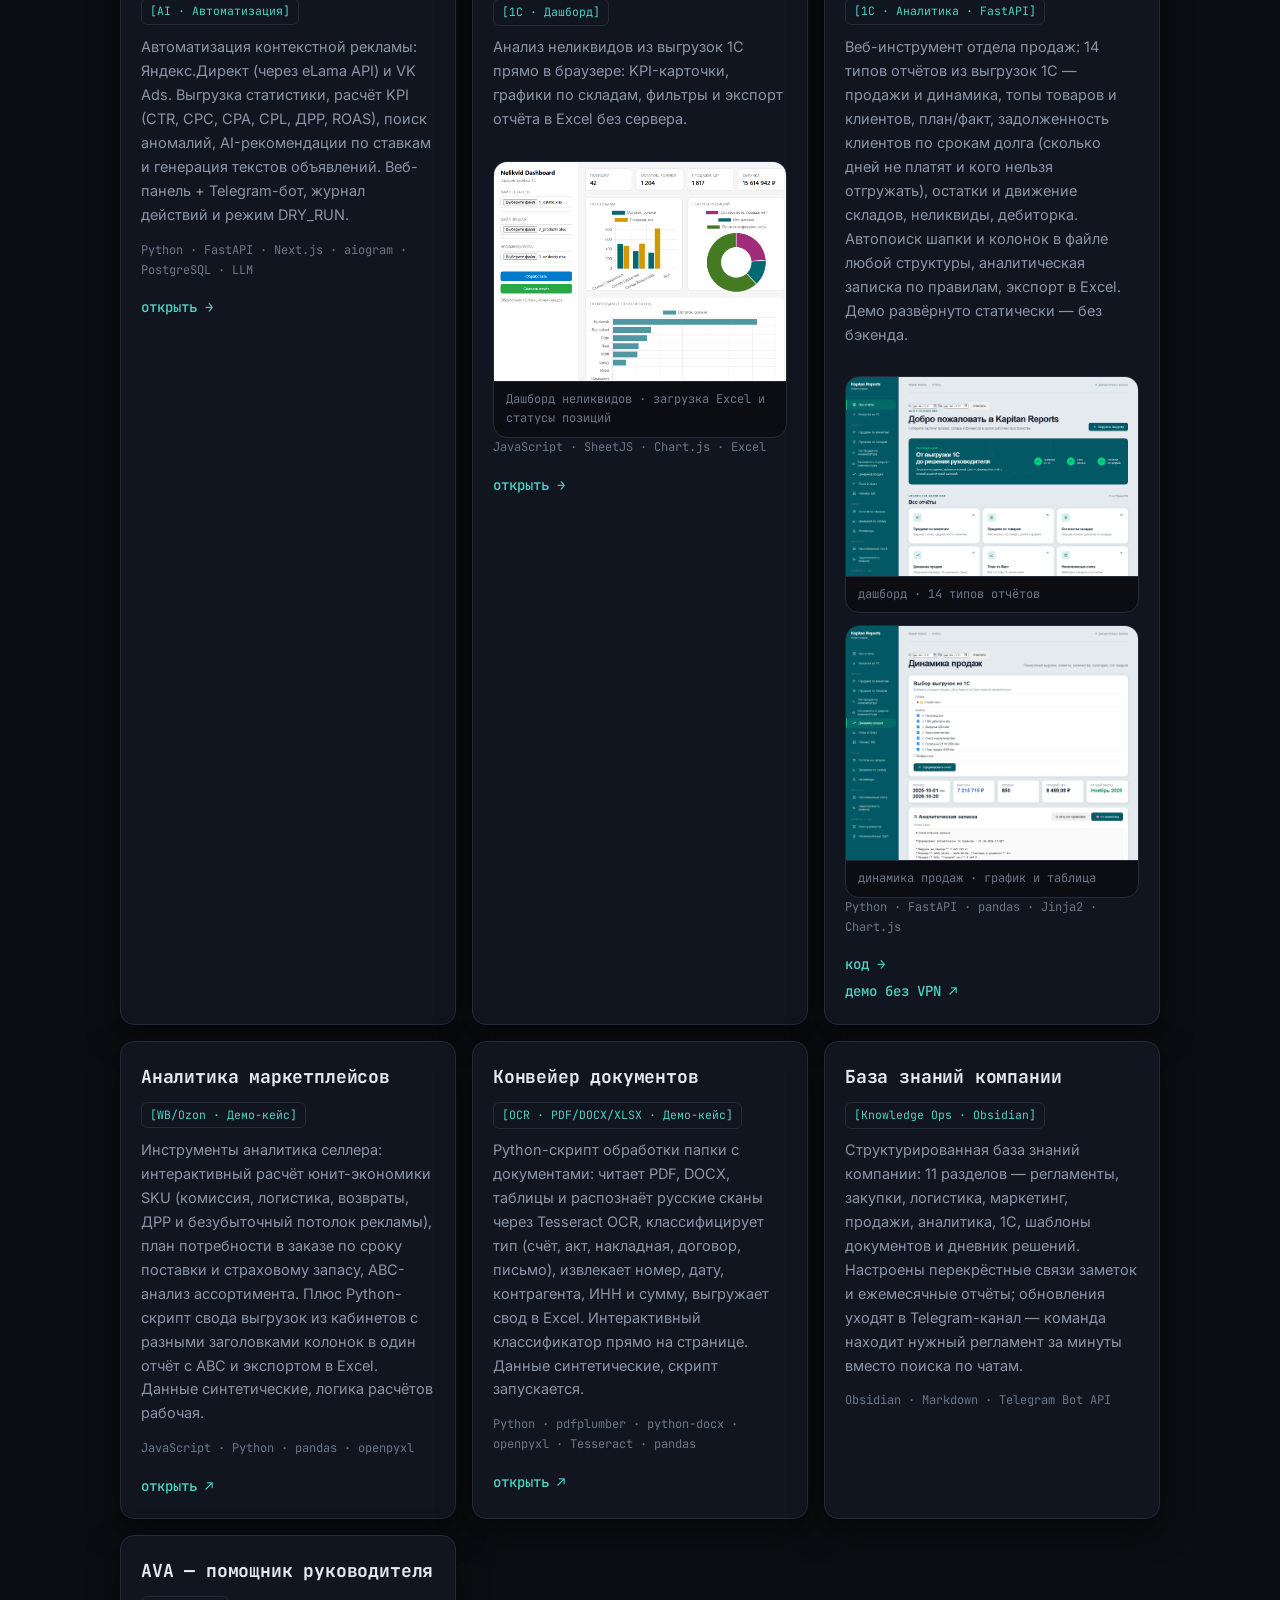
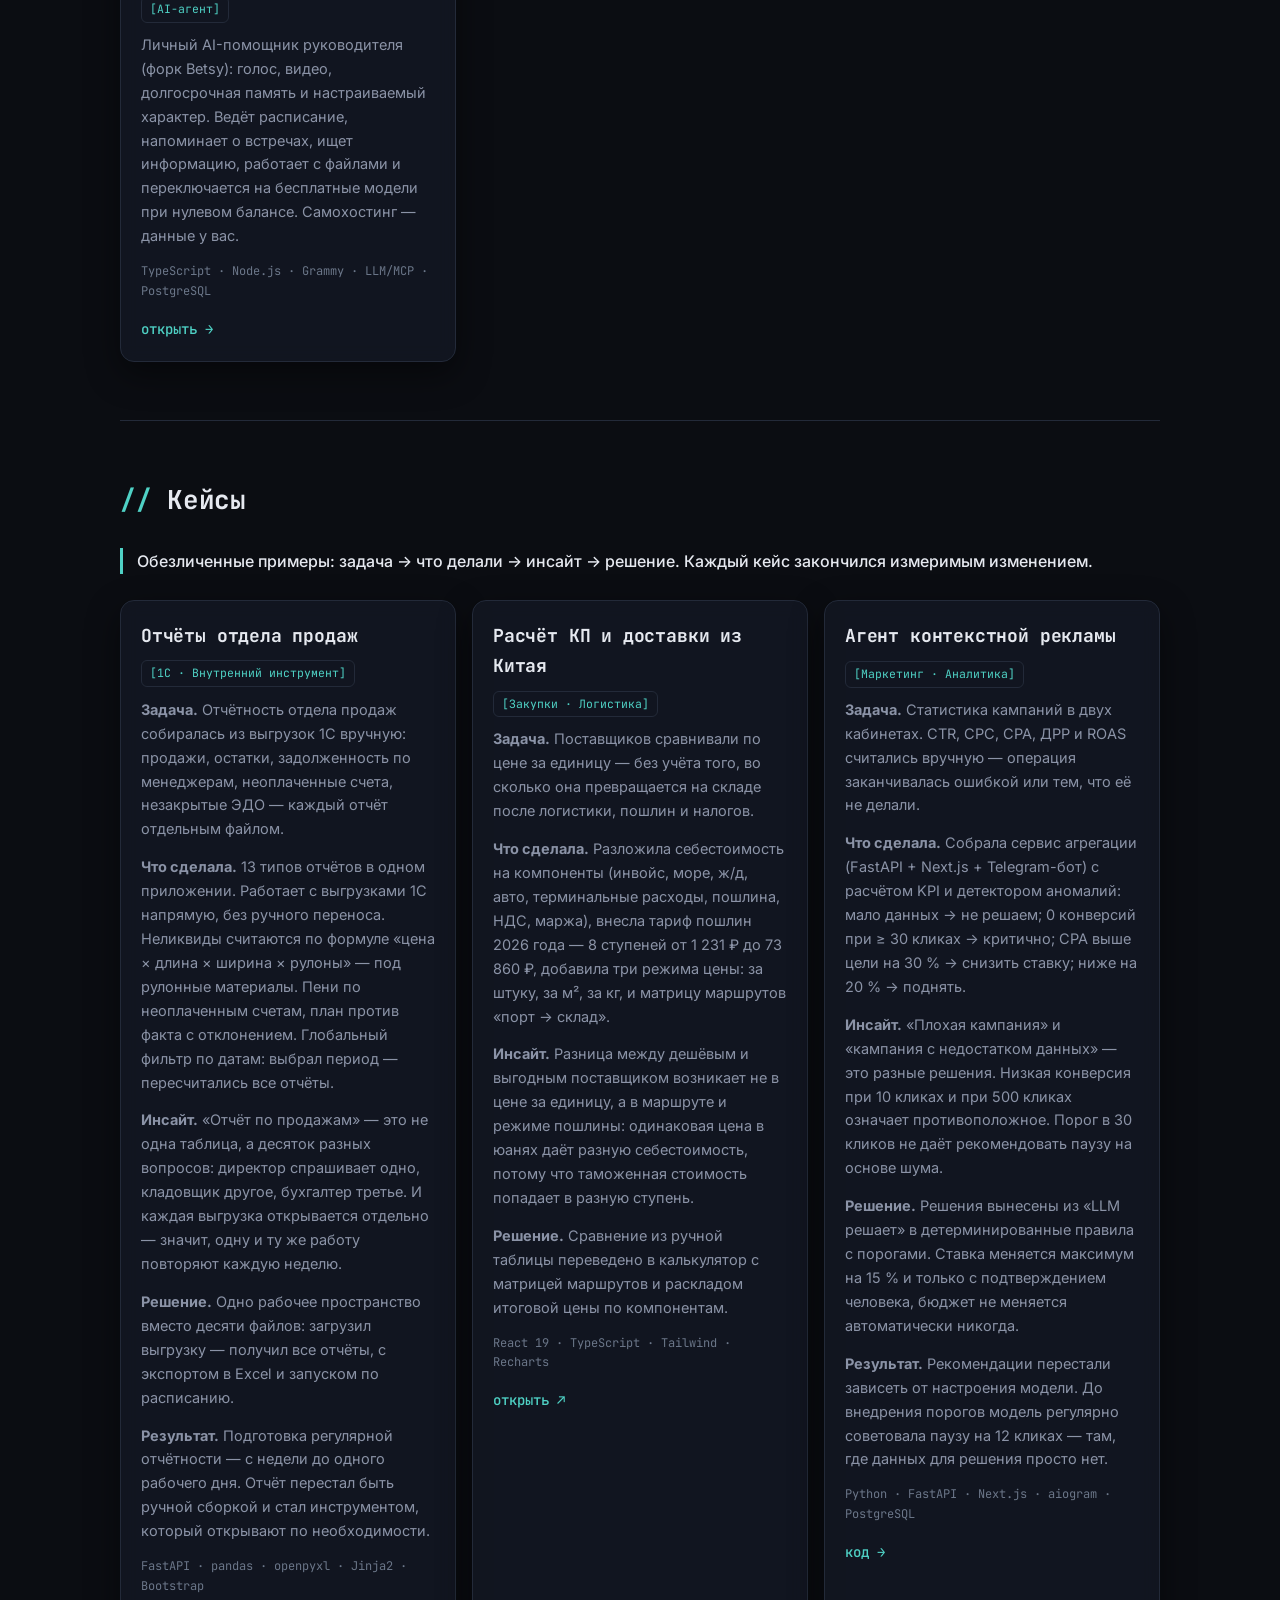
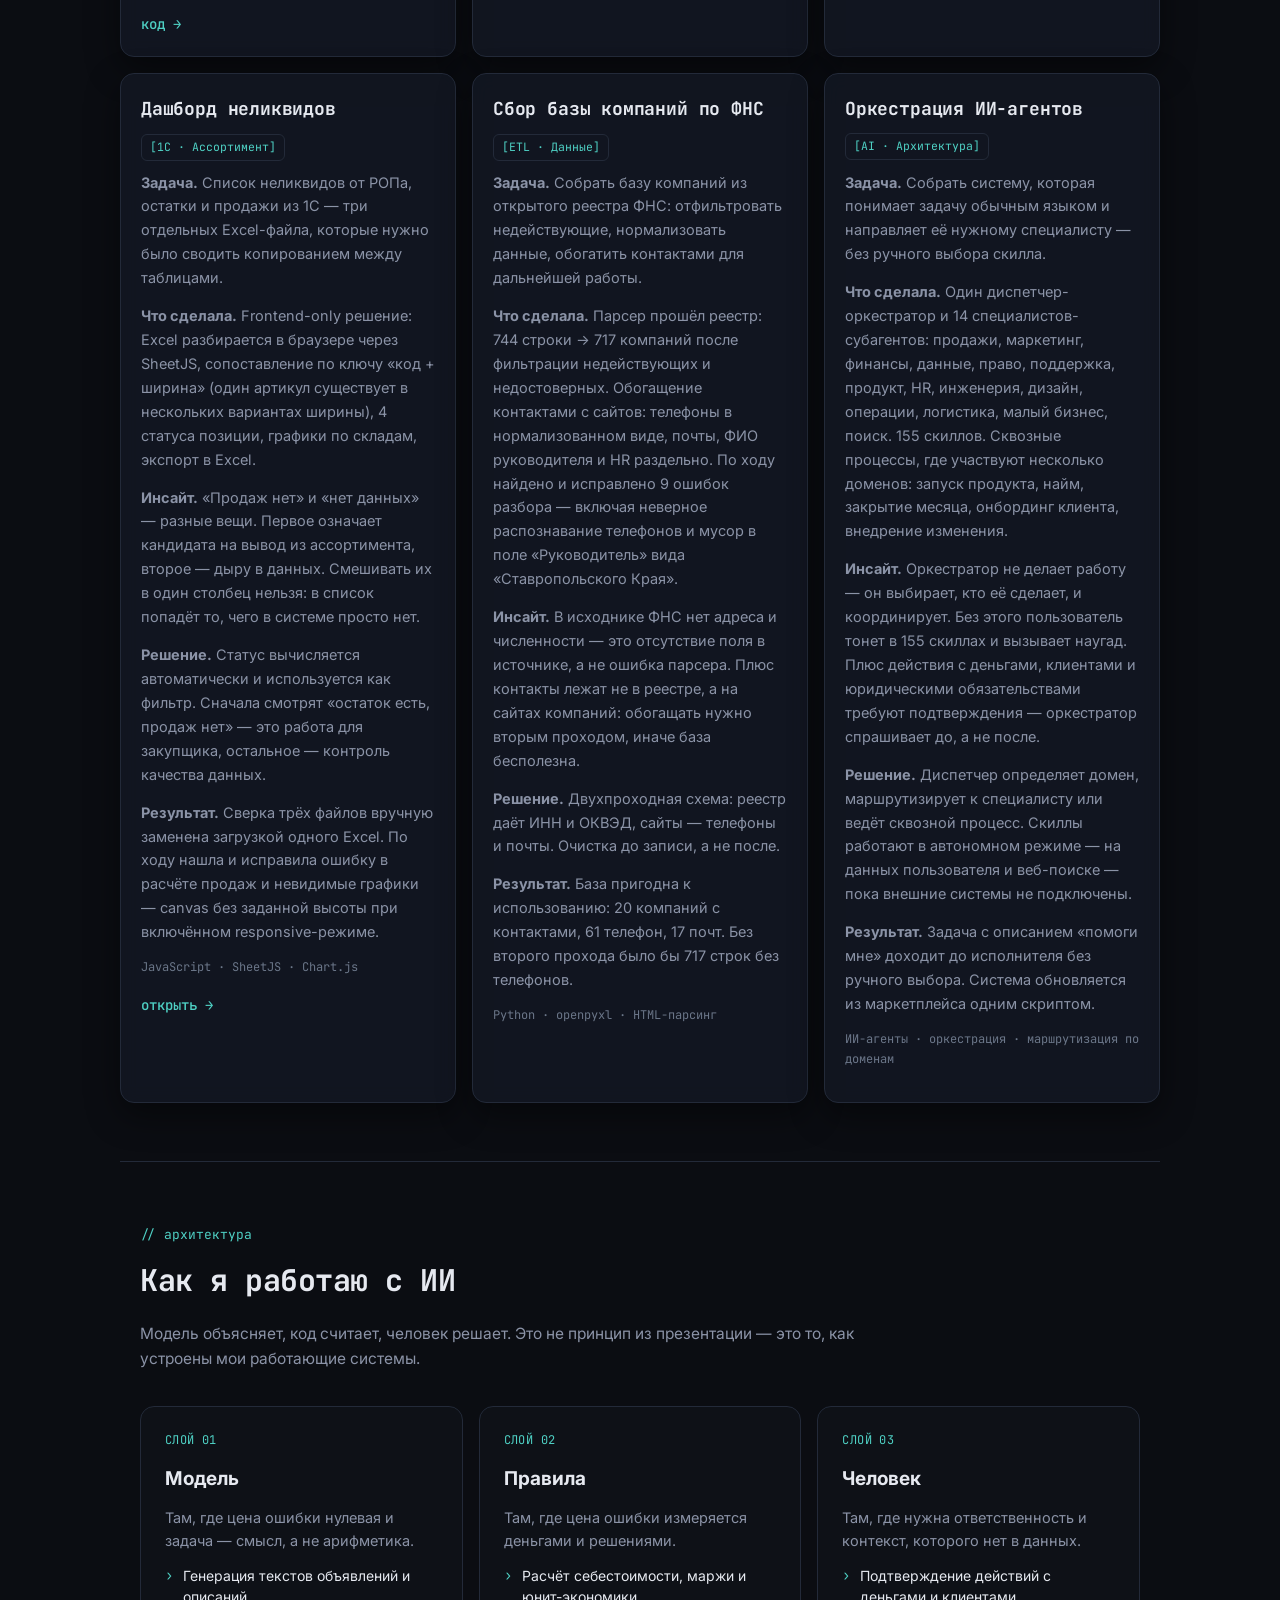
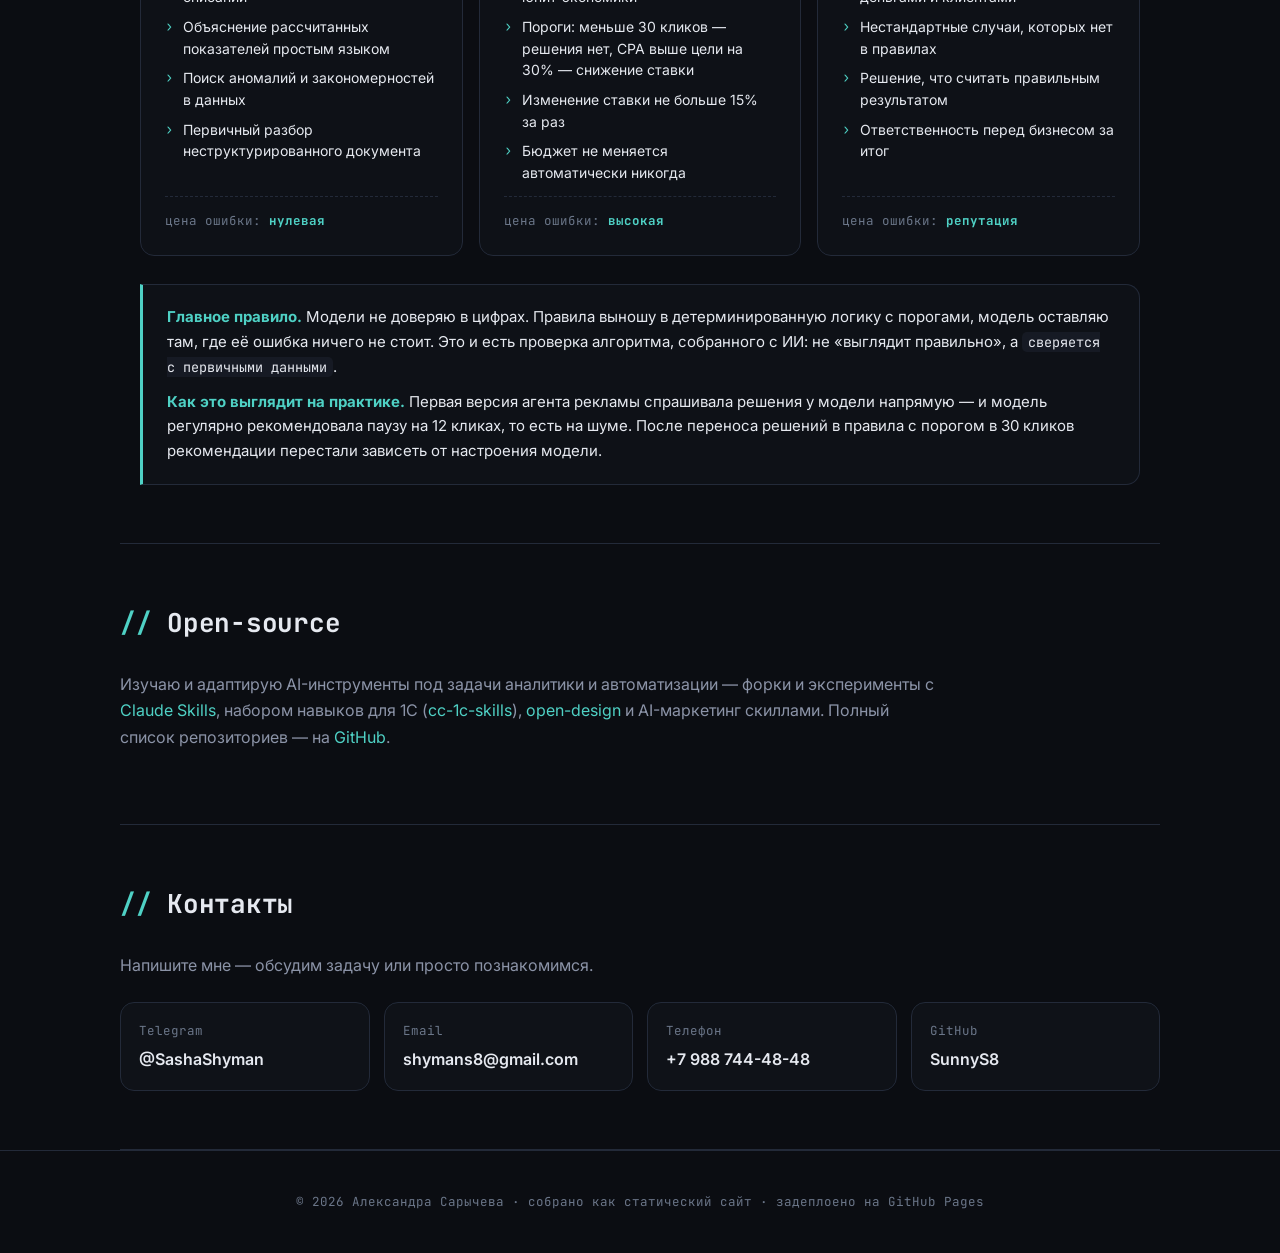
==== commit b32e6f27: "soften: 'отвечаю/внедряю' -> 'работаю с/применяю' в разделе Обо мне" ====
--- a/index.html
+++ b/index.html
@@ -107,8 +107,8 @@
       <div class="about">
         <p>
           Работаю на пересечении аналитики данных и ИИ-автоматизации. В текущей роли
-          (ООО «Интер Комплект Сервис», ГК ИКС) отвечаю за ассортимент, ценообразование,
-          промо и складские остатки, внедряю ABC/XYZ-анализ и автоматизирую рутину
+          (ООО «Интер Комплект Сервис», ГК ИКС) работаю с ассортиментом, ценообразованием,
+          промо и складскими остатками, применяю ABC/XYZ-анализ и автоматизирую рутину
           на Python + LLM поверх данных 1С, строю отчётность в Power BI и Excel.
         </p>
         <p>
